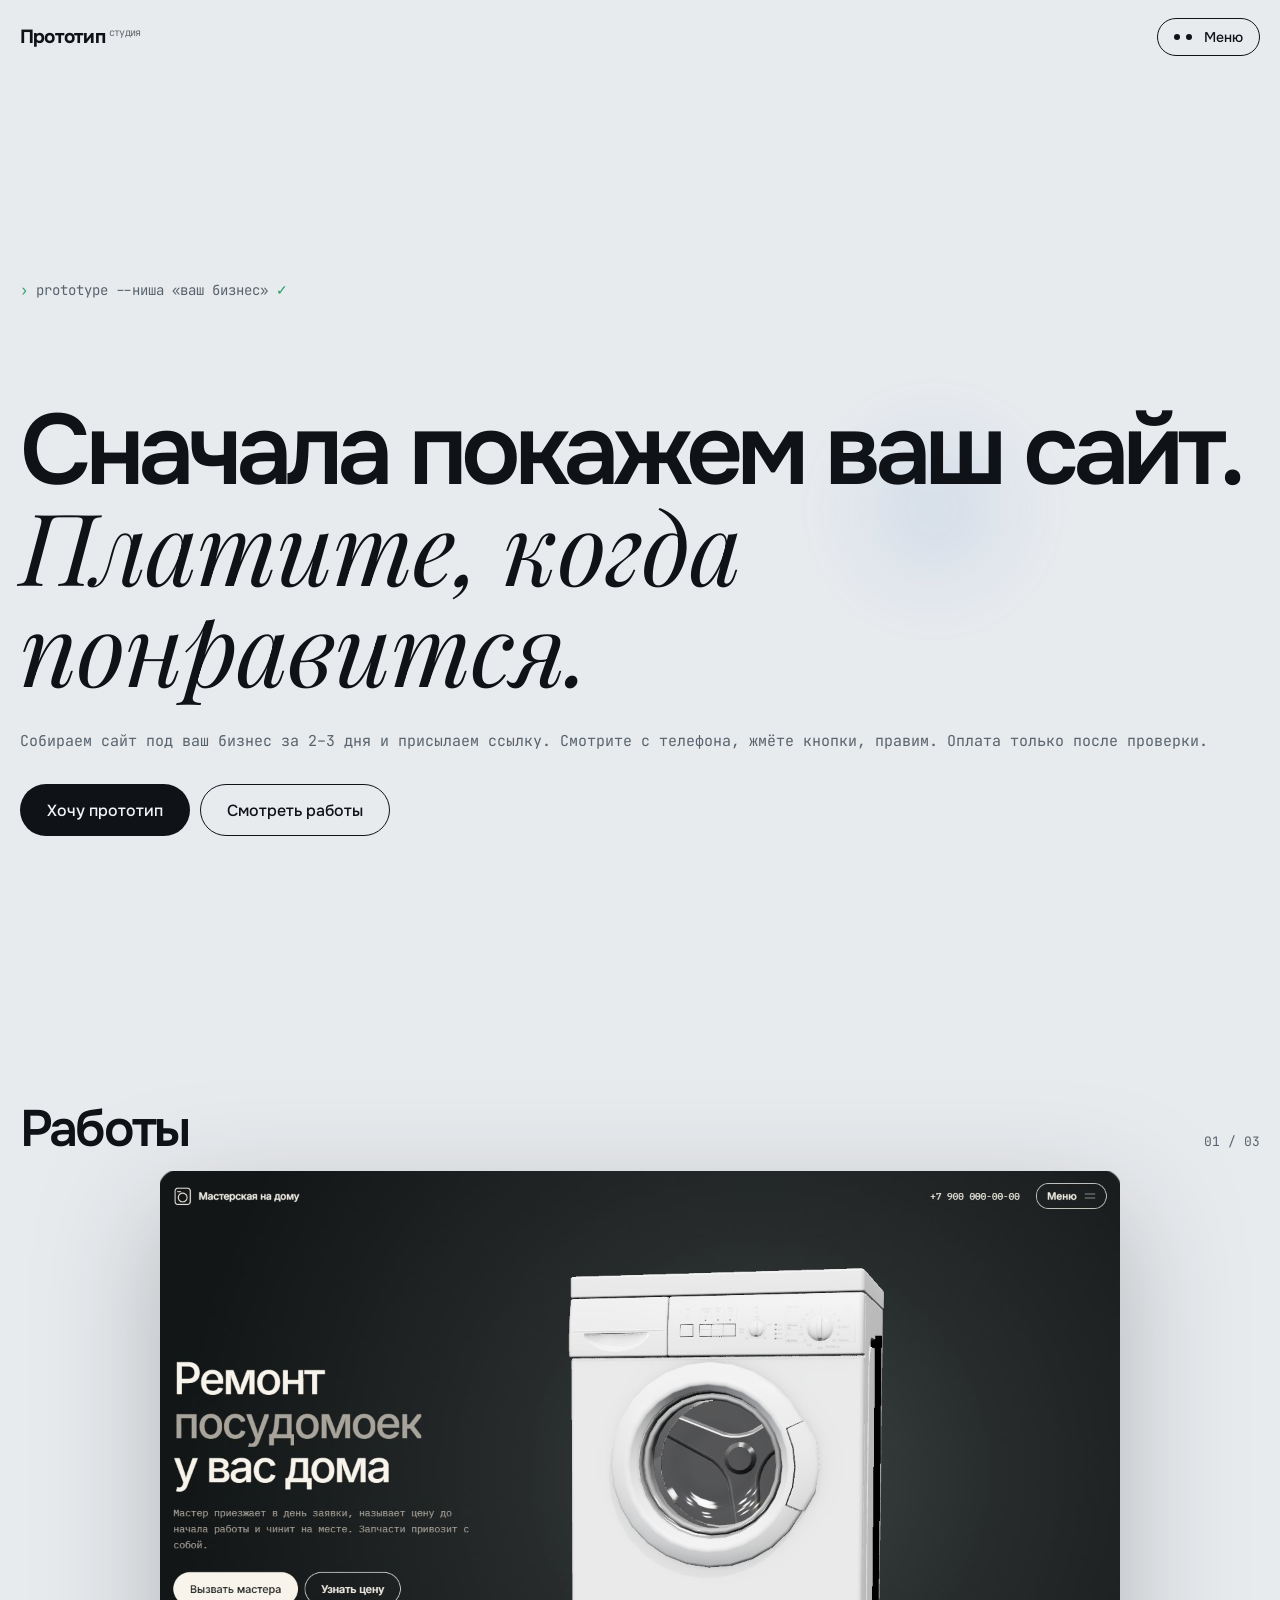
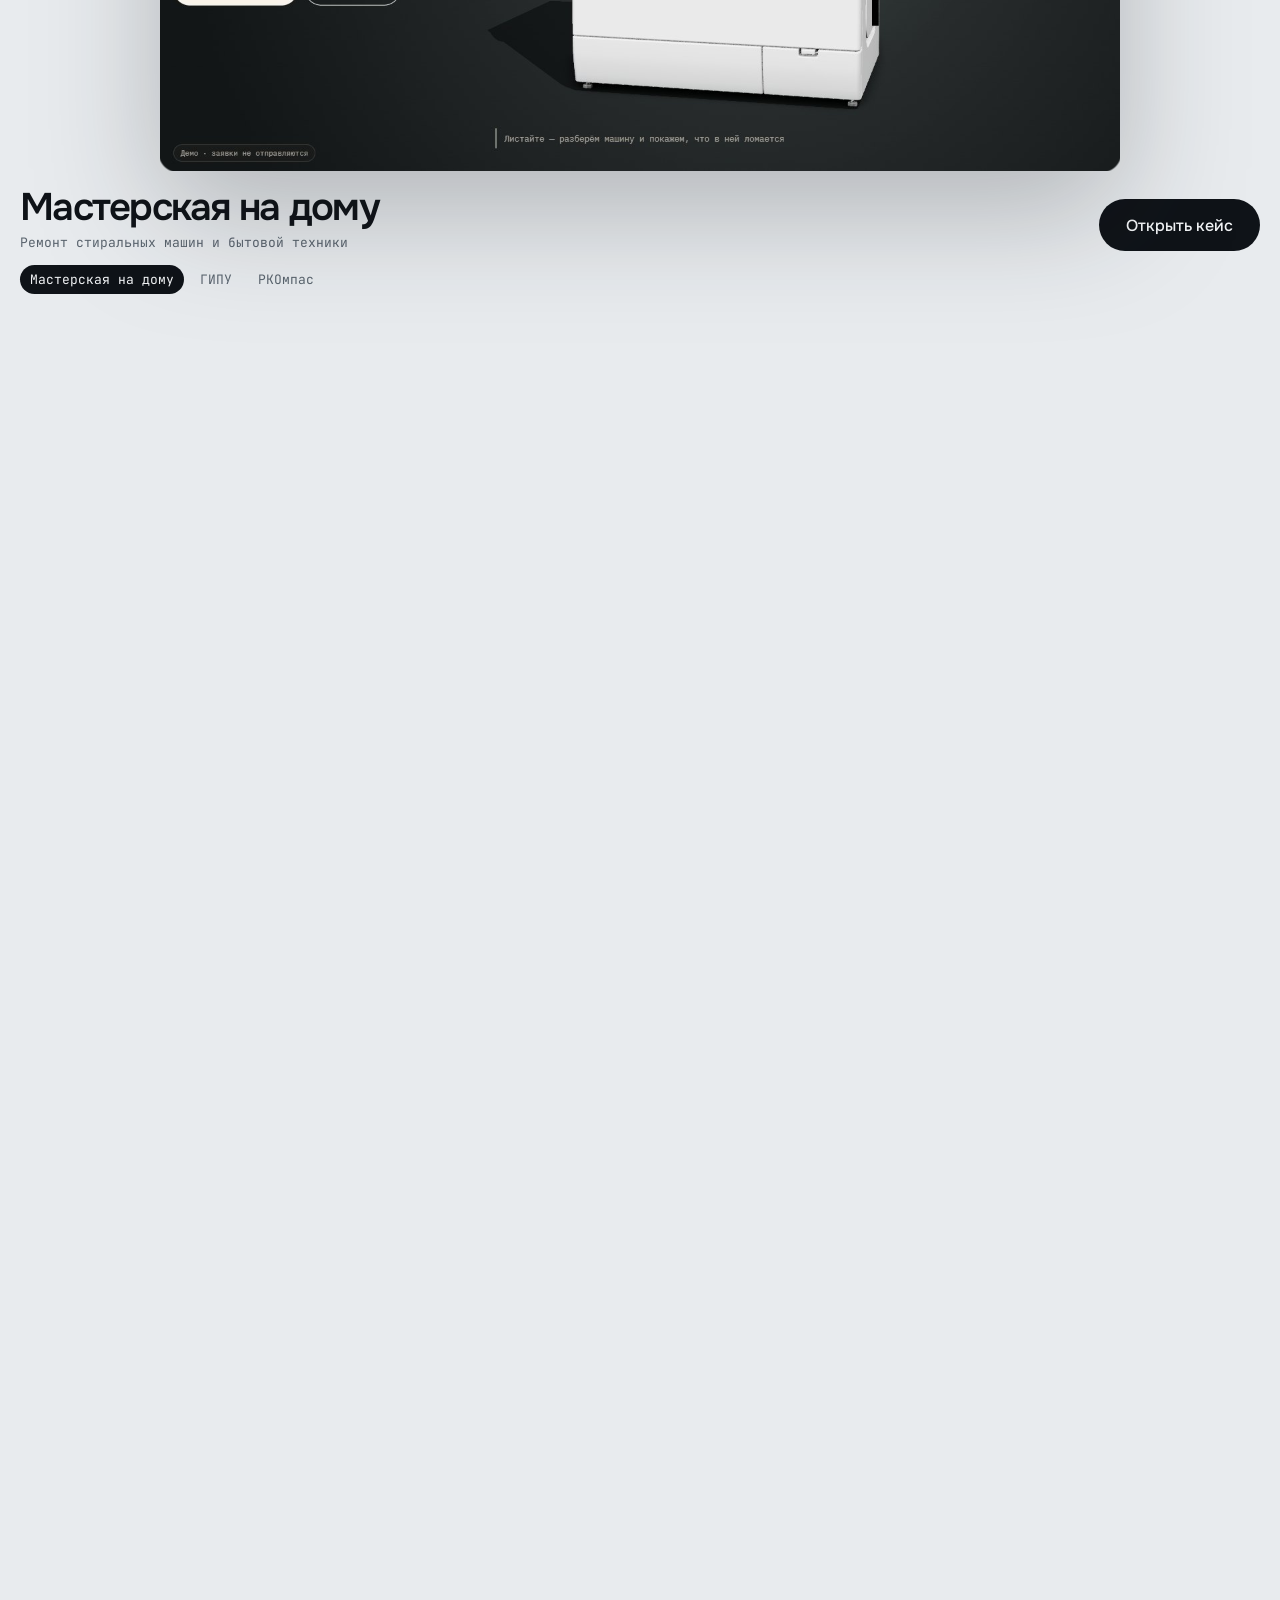
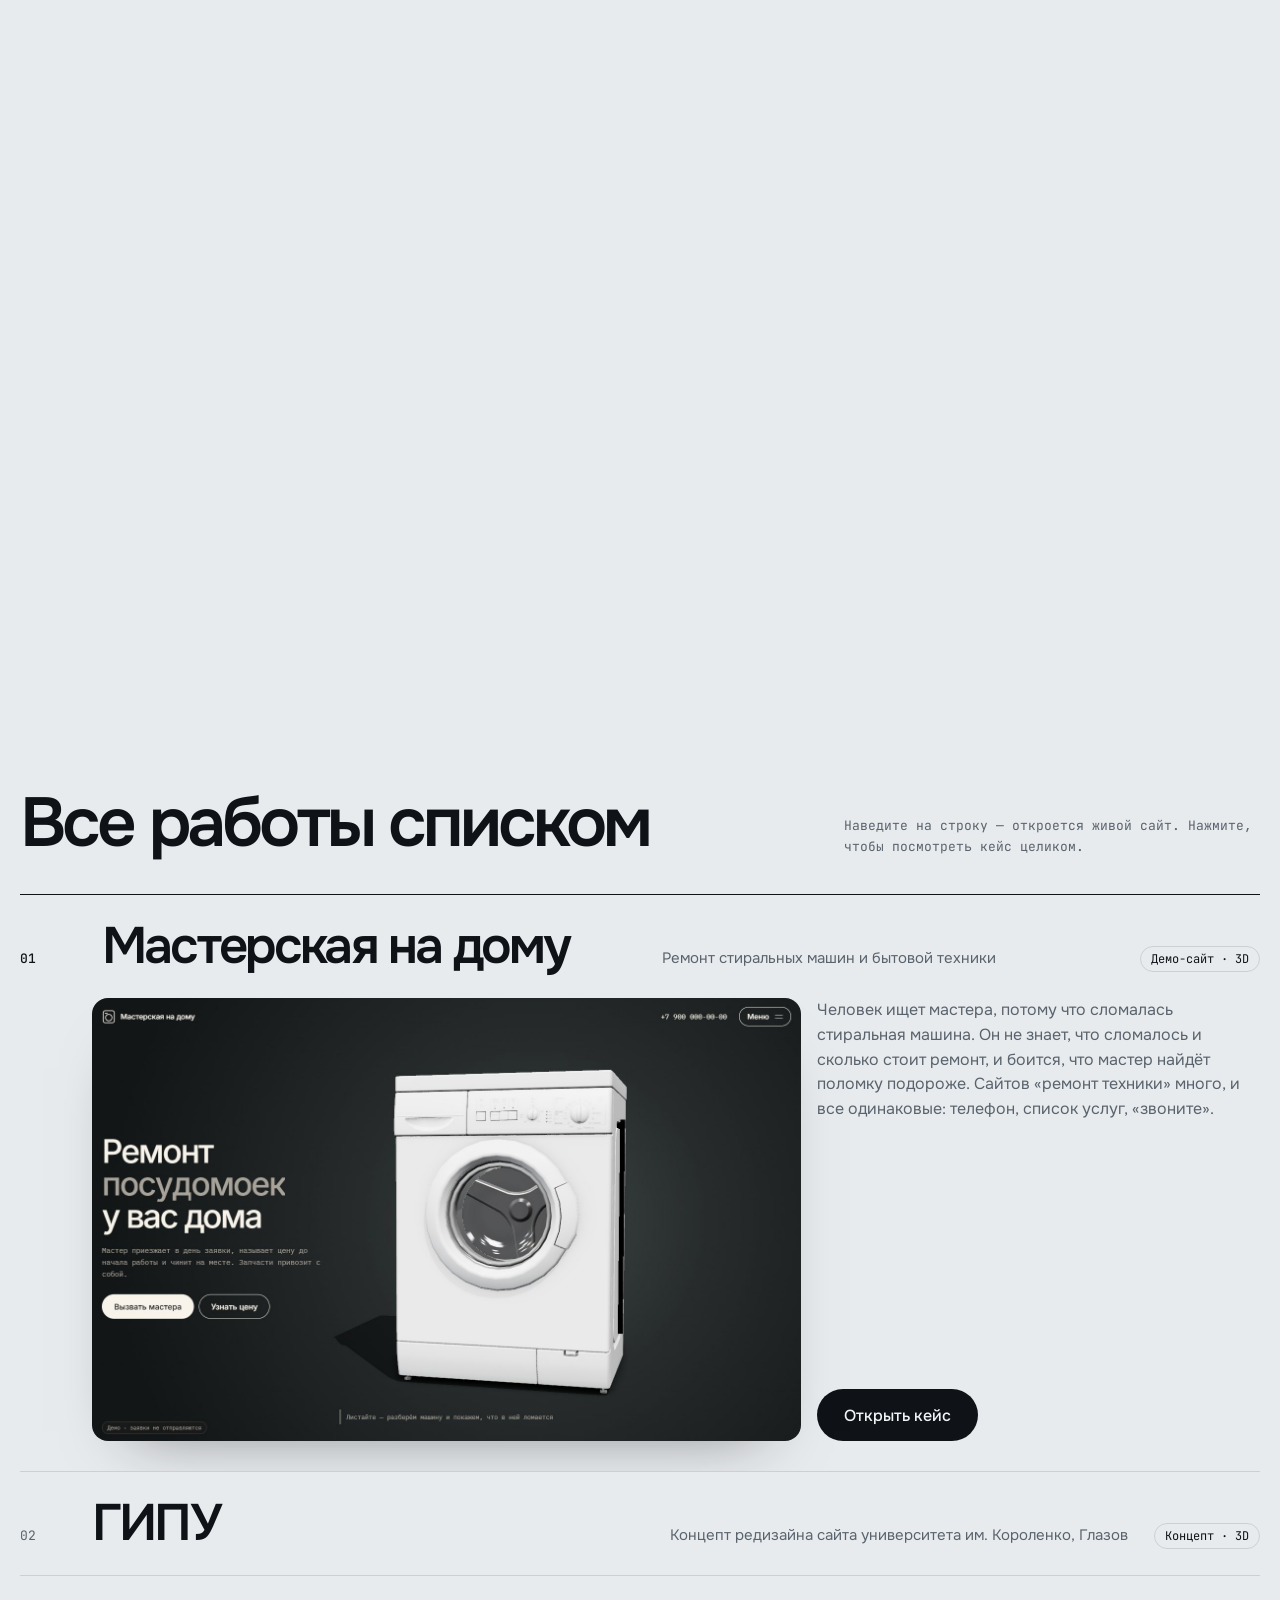
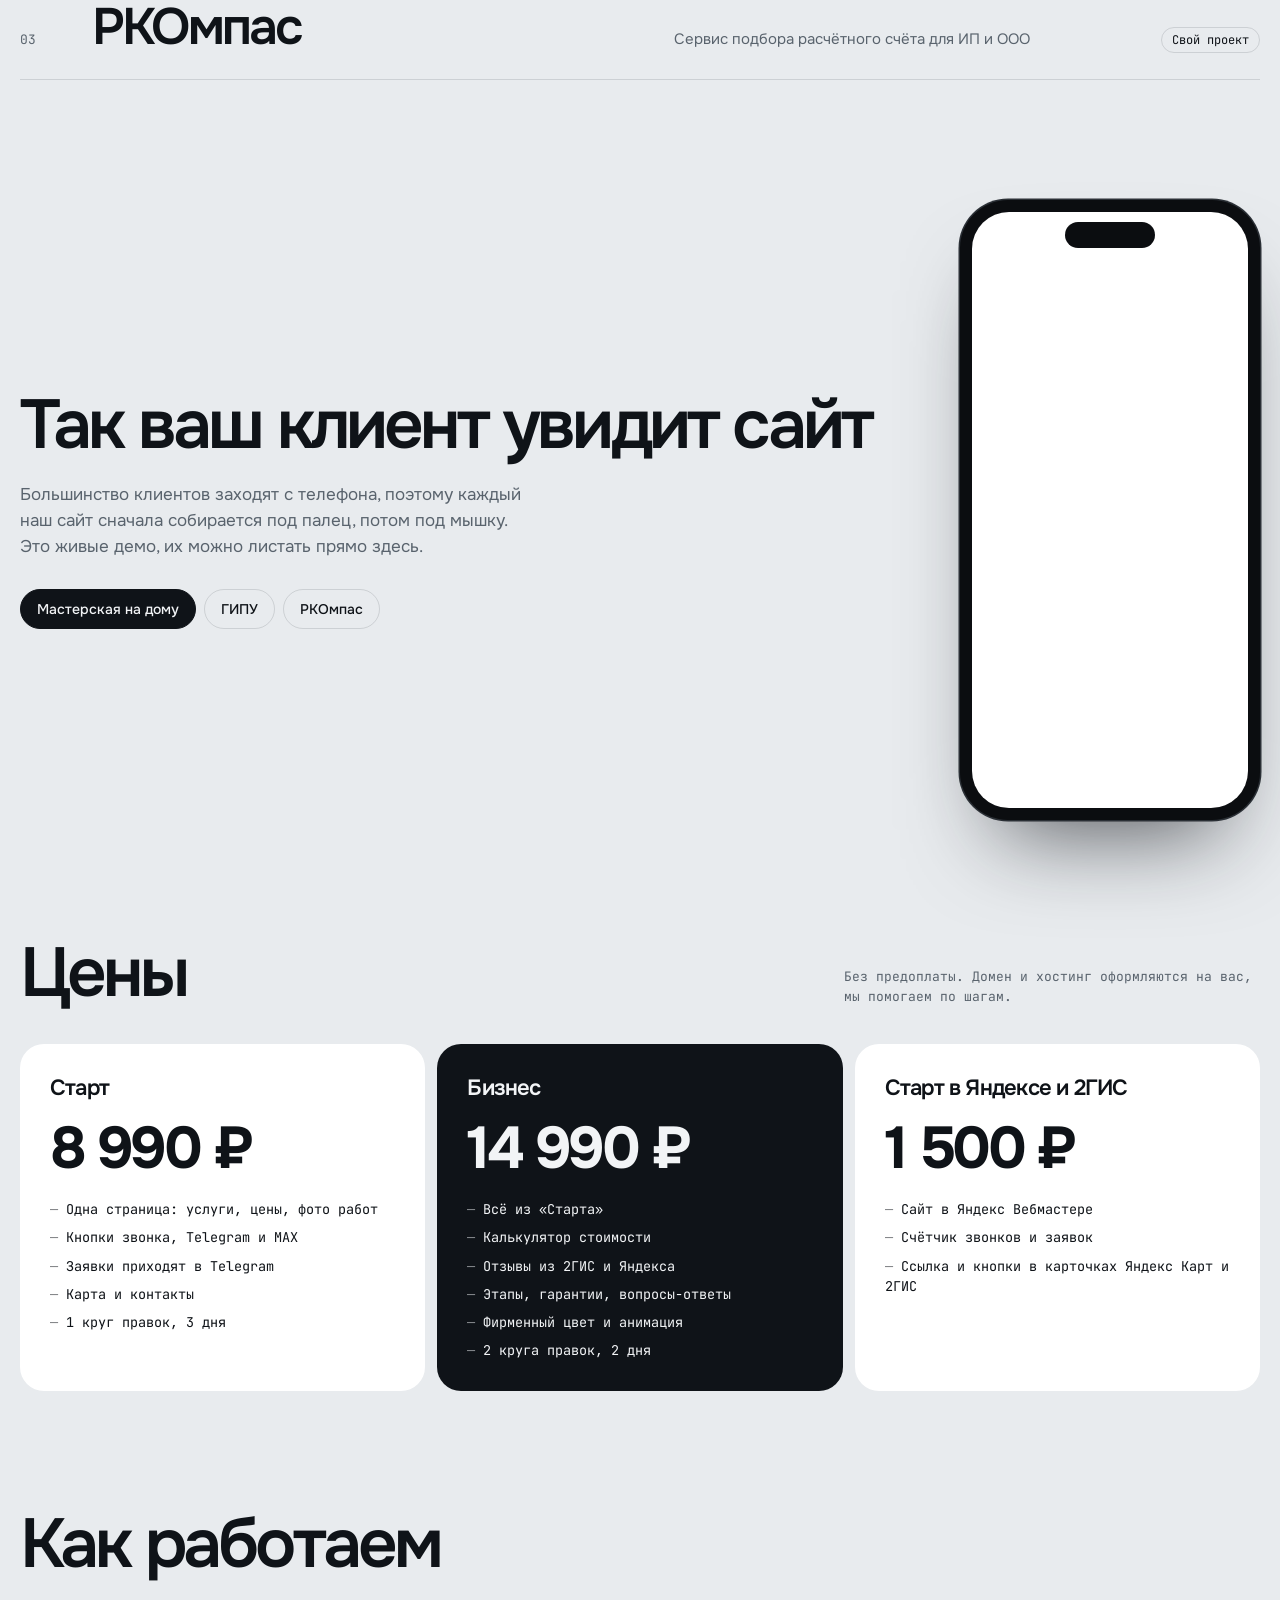
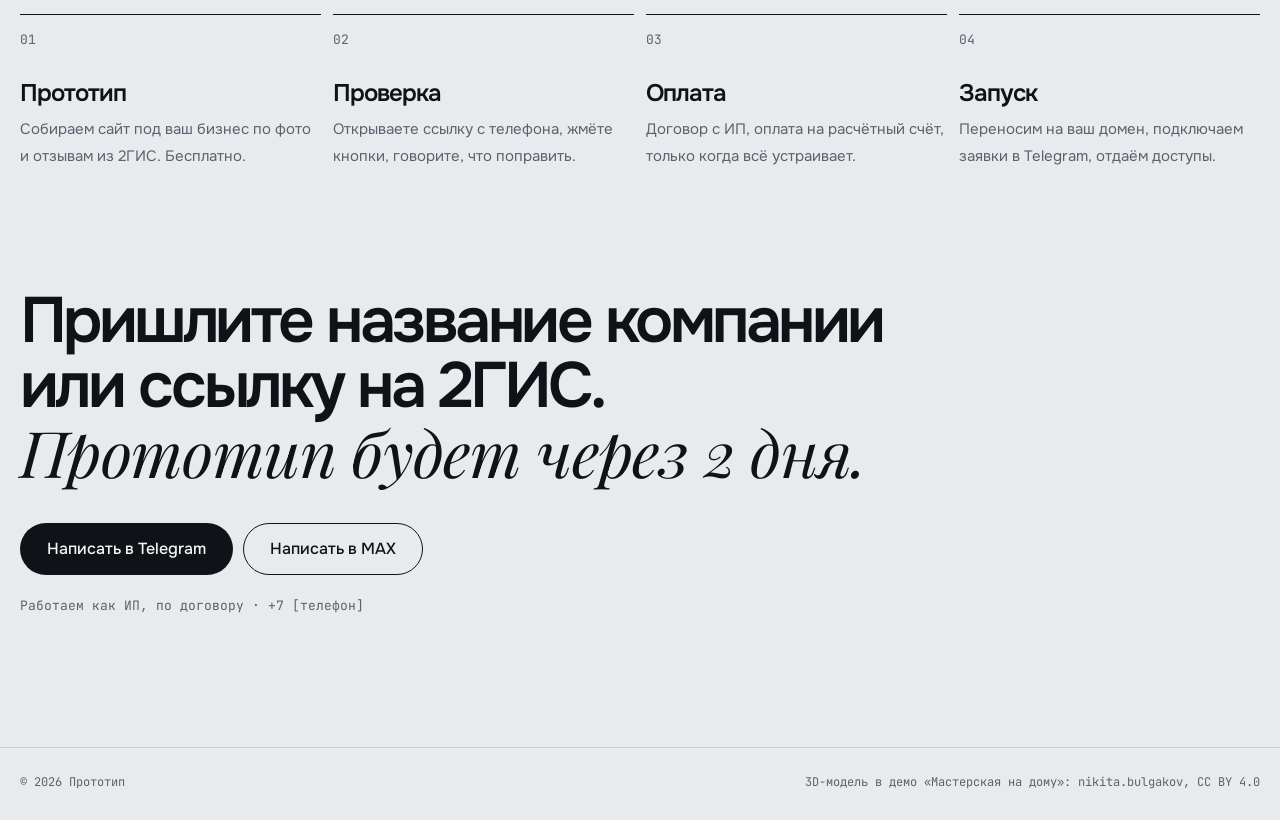
==== index.html @ 9875fbef "Портфолио: синее пятно за курсором на всех страницах, свой курсор Co-Authored-By: Claude Opus 5.5 <n" ====
<!doctype html>
<html lang="ru" class="no-js">
<head>
  <meta charset="utf-8">
  <meta name="viewport" content="width=device-width, initial-scale=1, viewport-fit=cover">
  <title>Прототип — сайты для малого бизнеса</title>
  <meta name="description" content="Делаем сайты для малого бизнеса: сначала показываем готовый прототип на вашем телефоне, оплата только после проверки.">
  <meta name="theme-color" content="#E8EBEE">
  <link rel="preconnect" href="https://fonts.googleapis.com"><link rel="preconnect" href="https://fonts.gstatic.com" crossorigin>
  <link rel="stylesheet" href="https://fonts.googleapis.com/css2?family=Onest:wght@400;500;600;700&family=Playfair+Display:ital,wght@1,400;1,500&family=JetBrains+Mono:wght@400;500&display=swap">
  <link rel="stylesheet" href="./style.css">
  <script>document.documentElement.classList.replace('no-js','js')</script>
</head>
<body>
  <!-- прелоадер (по aller.studio): большой счётчик 0→100 и название, панель уезжает вверх -->
  <div class="pre" aria-hidden="true"><span class="pre__name">Прототип</span><span class="pre__num">000</span></div>

  <header class="top">
    <a class="logo" href="./">Прототип<sup>студия</sup></a>
    <button class="menu-btn" type="button" aria-expanded="false" aria-controls="menu"><span class="menu-btn__dot"></span><span class="menu-btn__dot"></span><span class="menu-btn__label">Меню</span></button>
  </header>

  <!-- журнальное меню (по brandonyasin.com) -->
  <nav class="menu" id="menu" aria-label="Разделы">
    <ol class="menu__list">
      <li><a href="#raboty" data-hint="3 работы, живые сайты"><span class="menu__n">01</span><span class="menu__t">Работы</span></a></li>
      <li><a href="#telefon" data-hint="как это выглядит в руке"><span class="menu__n">02</span><span class="menu__t">С телефона</span></a></li>
      <li><a href="#ceny" data-hint="два тарифа, без предоплаты"><span class="menu__n">03</span><span class="menu__t">Цены</span></a></li>
      <li><a href="#kak" data-hint="от прототипа до домена"><span class="menu__n">04</span><span class="menu__t">Как работаем</span></a></li>
      <li><a href="#svyaz" data-hint="Telegram или MAX"><span class="menu__n">05</span><span class="menu__t">Связаться</span></a></li>
    </ol>
    <p class="menu__foot">Работаем как ИП, по договору. Оплата на расчётный счёт после проверки сайта.</p>
  </nav>

  <main>
    <section class="hero" aria-labelledby="h1">
      <!-- интро-терминал (по adamperlis.com) -->
      <div class="term" aria-hidden="true"><div class="term__body"></div></div>
      <h1 id="h1" class="hero__title">Сначала покажем ваш сайт.<br><em>Платите, когда понравится.</em></h1>
      <p class="hero__lede">Собираем сайт под ваш бизнес за 2–3 дня и присылаем ссылку. Смотрите с телефона, жмёте кнопки, правим. Оплата только после проверки.</p>
      <div class="hero__row"><a class="btn btn--main" href="#svyaz">Хочу прототип</a><a class="btn btn--line" href="#raboty">Смотреть работы</a></div>
    </section>

    <!-- карточка работ с переходом как у adamperlis.com: изгиб, смаз, цветное расслоение; листается прокруткой -->
    <section class="dial" id="raboty" aria-labelledby="dial-t">
      <div class="dial__sticky">
        <div class="dial__top"><h2 id="dial-t">Работы</h2><span class="dial__count">01 / 03</span></div>
        <div class="dial__stage"><canvas aria-hidden="true"></canvas><img class="dial__fallback" alt=""></div>
        <div class="dial__meta"><div><h3 class="dial__name"></h3><p class="dial__niche"></p></div><a class="btn btn--main dial__go" href="#">Открыть кейс</a></div>
        <ol class="dial__names"></ol>
      </div>
    </section>

    <!-- сетка-аккордеон работ (по signal-a.studio) -->
    <section class="works" id="spisok" aria-labelledby="works-t">
      <div class="sec-head"><h2 id="works-t">Все работы списком</h2><p>Наведите на строку — откроется живой сайт. Нажмите, чтобы посмотреть кейс целиком.</p></div>
      <ol class="acc"></ol>
    </section>

    <!-- с телефона (по arshawnarbabi.com) -->
    <section class="phone-sec" id="telefon" aria-labelledby="phone-t">
      <div class="phone-sec__text">
        <h2 id="phone-t">Так ваш клиент увидит сайт</h2>
        <p>Большинство клиентов заходят с телефона, поэтому каждый наш сайт сначала собирается под палец, потом под мышку. Это живые демо, их можно листать прямо здесь.</p>
        <div class="phone-tabs" role="tablist" aria-label="Демо"></div>
      </div>
      <div class="phone"><div class="phone__screen"><iframe title="Демо сайта на телефоне" loading="lazy"></iframe></div><span class="phone__island"></span></div>
    </section>

    <section class="prices" id="ceny" aria-labelledby="prices-t">
      <div class="sec-head"><h2 id="prices-t">Цены</h2><p>Без предоплаты. Домен и хостинг оформляются на вас, мы помогаем по шагам.</p></div>
      <div class="plans">
        <article class="plan"><h3>Старт</h3><p class="plan__price">8 990 ₽</p><ul><li>Одна страница: услуги, цены, фото работ</li><li>Кнопки звонка, Telegram и MAX</li><li>Заявки приходят в Telegram</li><li>Карта и контакты</li><li>1 круг правок, 3 дня</li></ul></article>
        <article class="plan plan--main"><h3>Бизнес</h3><p class="plan__price">14 990 ₽</p><ul><li>Всё из «Старта»</li><li>Калькулятор стоимости</li><li>Отзывы из 2ГИС и Яндекса</li><li>Этапы, гарантии, вопросы-ответы</li><li>Фирменный цвет и анимация</li><li>2 круга правок, 2 дня</li></ul></article>
        <article class="plan"><h3>Старт в Яндексе и 2ГИС</h3><p class="plan__price">1 500 ₽</p><ul><li>Сайт в Яндекс Вебмастере</li><li>Счётчик звонков и заявок</li><li>Ссылка и кнопки в карточках Яндекс Карт и 2ГИС</li></ul></article>
      </div>
    </section>

    <section class="how" id="kak" aria-labelledby="how-t">
      <div class="sec-head"><h2 id="how-t">Как работаем</h2></div>
      <ol class="steps">
        <li><b>Прототип</b><span>Собираем сайт под ваш бизнес по фото и отзывам из 2ГИС. Бесплатно.</span></li>
        <li><b>Проверка</b><span>Открываете ссылку с телефона, жмёте кнопки, говорите, что поправить.</span></li>
        <li><b>Оплата</b><span>Договор с ИП, оплата на расчётный счёт, только когда всё устраивает.</span></li>
        <li><b>Запуск</b><span>Переносим на ваш домен, подключаем заявки в Telegram, отдаём доступы.</span></li>
      </ol>
    </section>

    <section class="contact" id="svyaz" aria-labelledby="c-t">
      <h2 id="c-t">Пришлите название компании или ссылку на 2ГИС.<br><em>Прототип будет через 2 дня.</em></h2>
      <div class="hero__row"><a class="btn btn--main" href="#svyaz" data-tg>Написать в Telegram</a><a class="btn btn--line" href="#svyaz">Написать в MAX</a></div>
      <p class="contact__small">Работаем как ИП, по договору · <span data-phone></span></p>
    </section>
  </main>

  <footer class="foot"><span>© 2026 Прототип</span><span>3D-модель в демо «Мастерская на дому»: nikita.bulgakov, CC BY 4.0</span></footer>

  <script src="https://cdn.jsdelivr.net/npm/gsap@3.13.0/dist/gsap.min.js"></script>
  <script type="module" src="./app.js?v=7"></script>
</body>
</html>
---- style.css ----
/* Портфолио «Прототип»: светлая холодная «бумага» и чернильный графит — нарочно не похоже на тёмное демо техники.
   Onest (кириллица, ровный гротеск) — заголовки и текст; Playfair Display курсивом — акцентные слова;
   JetBrains Mono — номера, терминал, служебные строки. Единственный цветной жест — радуга: шторка переходов и «жидкость». */
:root {
  --bg: #E8EBEE; --bg-2: #DDE2E6; --paper: #FFFFFF; --ink: #0F1318; --on-ink: #F2F4F6;
  --muted: #59636D; --line: rgba(15, 19, 24, .12); --line-ink: rgba(242, 244, 246, .14);
  --rainbow: linear-gradient(115deg, #ff5f6d 0%, #ffb347 18%, #e6e65a 34%, #4fd99a 50%, #4ab8f5 66%, #7c6bff 82%, #ff5fcf 100%);
  --f: "Onest", "Segoe UI", system-ui, sans-serif;
  --serif: "Playfair Display", Georgia, serif;
  --mono: "JetBrains Mono", ui-monospace, Consolas, monospace;
  --gl: max(20px, env(safe-area-inset-left, 0px)); --gr: max(20px, env(safe-area-inset-right, 0px));
  color-scheme: light;
}
*, *::before, *::after { box-sizing: border-box; }
html { -webkit-text-size-adjust: 100%; scroll-behavior: smooth; }
body { margin: 0; background: var(--bg); color: var(--ink); font: 400 17px/1.55 var(--f); overflow-x: hidden; -webkit-font-smoothing: antialiased; }
a { color: inherit; }
:focus-visible { outline: 2px solid #4ab8f5; outline-offset: 3px; }
em { font-family: var(--serif); font-style: italic; font-weight: 400; letter-spacing: -.01em; }
h1, h2, h3 { margin: 0; text-wrap: balance; }
.visually-hidden { position: absolute; width: 1px; height: 1px; overflow: hidden; clip: rect(0 0 0 0); }
main > section { padding: 120px var(--gr) 0 var(--gl); max-width: 1360px; margin: 0 auto; }
.sec-head { display: flex; flex-wrap: wrap; justify-content: space-between; align-items: end; gap: 12px 40px; margin-bottom: 36px; }
.sec-head h2, .phone-sec h2 { font: 600 clamp(38px, 5.4vw, 80px)/.98 var(--f); letter-spacing: -.055em; }
.sec-head p { margin: 0; max-width: 32em; color: var(--muted); font: 400 13px/1.6 var(--mono); }
.btn { display: inline-flex; align-items: center; min-height: 52px; padding: 0 26px; border-radius: 999px; font: 500 16px var(--f); text-decoration: none; border: 1px solid transparent; cursor: pointer; transition: background .3s, color .3s, transform .2s, border-color .3s; }
.btn--main { background: var(--ink); color: var(--on-ink); }
.btn--line { border-color: var(--ink); }
@media (hover: hover) { .btn--main:hover { background: #22324D; color: var(--on-ink); } .btn--line:hover { background: var(--ink); color: var(--on-ink); } }
.btn:active { transform: scale(.98); }

/* прелоадер */
.pre { position: fixed; inset: 0; z-index: 100; background: var(--ink); color: var(--on-ink); display: none; }
html.js .pre.is-on { display: block; }
.pre__name { position: absolute; left: var(--gl); top: 28px; font: 500 14px var(--mono); opacity: .6; }
.pre__num { position: absolute; right: var(--gr); bottom: 6px; font: 700 clamp(110px, 24vw, 340px)/.8 var(--f); letter-spacing: -.07em; font-variant-numeric: tabular-nums;
  color: var(--on-ink); }

/* радужная шторка */
.wipe { position: fixed; inset: 0; z-index: 90; background: var(--ink); transform: translateY(101%); pointer-events: none; }
.wipe.is-cover { transform: none; }

/* шапка */
.top { position: fixed; top: env(safe-area-inset-top, 0px); left: 0; right: 0; z-index: 60; display: flex; justify-content: space-between; align-items: center;
  padding: 18px var(--gr) 18px var(--gl); color: var(--ink); }
.logo { text-decoration: none; font: 700 19px var(--f); letter-spacing: -.04em; }
.logo sup { font: 400 10px var(--mono); margin-left: 4px; opacity: .6; }
.menu-btn { display: inline-flex; align-items: center; gap: 6px; border: 1px solid currentColor; background: transparent; color: inherit; border-radius: 999px;
  padding: 9px 16px; font: 500 14px var(--f); cursor: pointer; text-decoration: none; }
.menu-btn__dot { width: 6px; height: 6px; border-radius: 50%; background: currentColor; transition: transform .35s; }
.menu-btn__label { margin-left: 6px; }
.menu-btn[aria-expanded="true"] .menu-btn__dot:first-child { transform: translateX(6px); }
.menu-btn[aria-expanded="true"] .menu-btn__dot:nth-child(2) { transform: translateX(-6px); }

/* журнальное меню: тёмное поверх светлого сайта */
.menu { position: fixed; inset: 0; z-index: 55; background: var(--ink); color: var(--on-ink); padding: calc(100px + env(safe-area-inset-top, 0px)) var(--gr) 32px var(--gl);
  display: flex; flex-direction: column; justify-content: space-between; clip-path: circle(0% at calc(100% - 60px) 40px); visibility: hidden;
  transition: clip-path .75s cubic-bezier(.7,0,.2,1), visibility 0s .75s; }
.menu.is-open { clip-path: circle(150% at calc(100% - 60px) 40px); visibility: visible; transition: clip-path .75s cubic-bezier(.7,0,.2,1); }
.menu__list { list-style: none; margin: 0; padding: 0; }
.menu__list li { border-top: 1px solid var(--line-ink); }
.menu__list a { display: grid; grid-template-columns: 56px 1fr auto; align-items: baseline; gap: 12px; padding: 10px 0; text-decoration: none; }
.menu__list a::after { content: attr(data-hint); font: 400 13px var(--mono); opacity: 0; color: #9aa4ad; transform: translateX(-10px); transition: opacity .35s, transform .35s; white-space: nowrap; }
.menu__n { font: 400 13px var(--mono); color: #9aa4ad; }
.menu__t { font: 600 clamp(40px, 8vw, 112px)/1.02 var(--f); letter-spacing: -.06em; transition: transform .45s cubic-bezier(.3,.7,.2,1); display: inline-block; }
@media (hover: hover) { .menu__list a:hover .menu__t { transform: translateX(18px); font-family: var(--serif); font-style: italic; font-weight: 400; letter-spacing: -.02em; }
  .menu__list a:hover::after { opacity: 1; transform: none; } }
.menu__foot { font: 400 13px var(--mono); color: #9aa4ad; margin: 20px 0 0; }

/* первый экран */
.hero { position: relative; min-height: 100svh; display: flex; flex-direction: column; justify-content: flex-end; padding-bottom: 64px; padding-top: 120px; max-width: none !important; overflow: hidden; }
.fluid { position: fixed; inset: 0; width: 100vw; height: 100vh; z-index: -1; filter: blur(34px) saturate(1.25); opacity: .9; pointer-events: none; }
.hero > *:not(.fluid) { position: relative; max-width: 1360px; width: 100%; margin-left: auto; margin-right: auto; }
.term { font: 400 14px/1.75 var(--mono); color: var(--muted); margin-bottom: 28px; min-height: 7em; }
.term__line::before { content: "› "; color: #1f9d63; }
.term__line.is-ok::after { content: " ✓"; color: #1f9d63; }
.term__caret { display: inline-block; width: .6em; height: 1.1em; background: var(--ink); vertical-align: -3px; animation: caret 1s steps(1) infinite; }
@keyframes caret { 50% { opacity: 0; } }
.hero__title { font: 600 clamp(46px, 7.8vw, 132px)/.94 var(--f); letter-spacing: -.06em; }
.hero__lede { max-width: 34em; color: var(--muted); font: 400 15px/1.65 var(--mono); margin: 28px 0 30px; }
.hero__row { display: flex; flex-wrap: wrap; gap: 10px; }

/* сетка-аккордеон работ */
.acc { list-style: none; margin: 0; padding: 0; border-top: 1px solid var(--ink); }
.acc__item { border-bottom: 1px solid var(--line); }
.acc__head { display: grid; grid-template-columns: 56px 1.2fr 1fr auto; gap: 16px; align-items: baseline; padding: 26px 0; cursor: pointer; text-decoration: none; }
.acc__n { font: 400 13px var(--mono); color: var(--muted); }
.acc__t { font: 600 clamp(30px, 4vw, 58px)/1 var(--f); letter-spacing: -.055em; transition: transform .4s cubic-bezier(.3,.7,.2,1); }
.acc__niche { color: var(--muted); font-size: 15px; }
.acc__kind { font: 400 12px var(--mono); border: 1px solid var(--line); border-radius: 999px; padding: 4px 10px; white-space: nowrap; }
.acc__body { display: grid; grid-template-rows: 0fr; transition: grid-template-rows .6s cubic-bezier(.3,.7,.2,1); }
.acc__body > div { overflow: hidden; }
.acc__inner { display: grid; grid-template-columns: 56px 1.6fr 1fr; gap: 16px; padding-bottom: 30px; }
.acc__shot { grid-column: 2; position: relative; aspect-ratio: 16 / 10; border-radius: 16px; overflow: hidden; background: var(--bg-2); box-shadow: 0 30px 60px -40px rgba(15,19,24,.5); }
.acc__shot img { position: absolute; inset: 0; width: 100%; height: 100%; object-fit: cover; }
.acc__side { display: flex; flex-direction: column; justify-content: space-between; gap: 18px; }
.acc__side p { margin: 0; color: var(--muted); font-size: 16px; }
.acc__go { align-self: flex-start; }
.acc__item.is-open .acc__body { grid-template-rows: 1fr; }
.acc__item.is-open .acc__t { transform: translateX(10px); }
.acc__item.is-open .acc__n { color: var(--ink); font-weight: 500; }

/* телефон */
.phone-sec { display: grid; grid-template-columns: 1fr auto; gap: 60px; align-items: center; }
.phone-sec p { color: var(--muted); max-width: 30em; margin: 22px 0 28px; }
.phone-tabs { display: flex; flex-wrap: wrap; gap: 8px; }
.phone-tabs button, .seg button { border: 1px solid var(--line); background: transparent; color: var(--ink); border-radius: 999px; padding: 10px 16px; font: 500 14px var(--f); cursor: pointer; transition: all .3s; }
.phone-tabs button[aria-selected="true"], .seg button[aria-selected="true"] { background: var(--ink); color: var(--on-ink); border-color: var(--ink); }
.phone { position: relative; width: 300px; height: 620px; border-radius: 48px; background: #0B0D10; padding: 12px; box-shadow: 0 0 0 1.5px #2a2f35, 0 50px 90px -40px rgba(15,19,24,.7); flex: none; }
.phone__screen { position: relative; width: 100%; height: 100%; border-radius: 37px; overflow: hidden; background: #fff; }
.phone__screen iframe { position: absolute; top: 0; left: 0; width: 390px; border: 0; transform-origin: 0 0; }
.phone__island { position: absolute; top: 22px; left: 50%; width: 90px; height: 26px; margin-left: -45px; border-radius: 20px; background: #0B0D10; }

/* цены и шаги */
.plans { display: grid; grid-template-columns: repeat(3, minmax(0, 1fr)); gap: 12px; }
.plan { background: var(--paper); border-radius: 24px; padding: 30px; }
.plan--main { background: var(--ink); color: var(--on-ink); }
.plan h3 { font: 600 22px var(--f); letter-spacing: -.035em; }
.plan__price { font: 700 clamp(42px, 4.6vw, 64px)/1 var(--f); letter-spacing: -.06em; margin: 18px 0 20px; }
.plan ul { margin: 0; padding: 0; list-style: none; display: grid; gap: 8px; font: 400 13.5px/1.5 var(--mono); }
.plan ul li::before { content: "— "; opacity: .5; }
.steps { list-style: none; margin: 0; padding: 0; display: grid; grid-template-columns: repeat(4, minmax(0, 1fr)); gap: 12px; counter-reset: s; }
.steps li { border-top: 1px solid var(--ink); padding-top: 16px; counter-increment: s; }
.steps li::before { content: "0" counter(s); font: 400 13px var(--mono); color: var(--muted); display: block; margin-bottom: 30px; }
.steps b { display: block; font: 600 24px var(--f); letter-spacing: -.04em; margin-bottom: 8px; }
.steps span { color: var(--muted); font-size: 15px; }
.contact { padding-bottom: 120px; }
.contact h2 { font: 600 clamp(34px, 5vw, 78px)/1.02 var(--f); letter-spacing: -.055em; margin-bottom: 32px; }
.contact__small { font: 400 13px var(--mono); color: var(--muted); margin-top: 22px; }
.foot { display: flex; flex-wrap: wrap; justify-content: space-between; gap: 8px; padding: 26px var(--gr) 30px var(--gl); border-top: 1px solid var(--line); font: 400 12px var(--mono); color: var(--muted); }

/* ===== страница кейса ===== */
.case > section { max-width: 1440px; }
.case__head { padding-top: 150px !important; }
.case__kind { font: 400 13px var(--mono); color: var(--muted); margin: 0 0 18px; }
.case__title { font: 700 clamp(64px, 14vw, 240px)/.84 var(--f); letter-spacing: -.07em; }
.case__niche { font: 400 clamp(24px, 2.8vw, 42px)/1.15 var(--serif); font-style: italic; color: var(--muted); margin: 22px 0 0; max-width: 26em; }
.case__facts { display: grid; grid-template-columns: repeat(4, minmax(0, 1fr)); gap: 12px; margin: 54px 0 0; border-top: 1px solid var(--ink); padding-top: 16px; }
.case__facts dt { font: 400 12px var(--mono); color: var(--muted); }
.case__facts dd { margin: 6px 0 0; font-size: 16px; }

.live { padding-top: 70px !important; }
.live__bar { display: flex; flex-wrap: wrap; align-items: center; gap: 14px 20px; margin-bottom: 18px; }
.seg { display: flex; gap: 6px; }
.live__hint { margin: 0; font: 400 12.5px var(--mono); color: var(--muted); flex: 1; min-width: 200px; }
.live__stage { position: relative; }
.browser { border-radius: 18px; overflow: hidden; background: #fff; box-shadow: 0 0 0 1px var(--line), 0 60px 120px -60px rgba(15,19,24,.55); }
.browser__bar { height: 42px; display: flex; gap: 7px; align-items: center; padding: 0 16px; background: #F4F6F8; border-bottom: 1px solid var(--line); }
.browser__bar i { width: 11px; height: 11px; border-radius: 50%; background: #CBD2D9; }
.browser__url { margin-left: 14px; font: 400 12px var(--mono); color: var(--muted); background: #fff; border: 1px solid var(--line); border-radius: 8px; padding: 4px 12px; flex: 1; max-width: 520px; overflow: hidden; text-overflow: ellipsis; white-space: nowrap; }
.browser__view { position: relative; height: min(78vh, 820px); overflow: hidden; }
.browser__view iframe { position: absolute; top: 0; left: 0; width: 1440px; border: 0; transform-origin: 0 0; }
.phone--big { display: none; width: 390px; height: 800px; margin: 0 auto; border-radius: 58px; padding: 14px; }
.phone--big .phone__screen { border-radius: 45px; }
.phone--big .phone__island { top: 26px; width: 110px; height: 30px; margin-left: -55px; }
.live__stage[data-mode="phone"] .browser { display: none; }
.live__stage[data-mode="phone"] .phone--big { display: block; }

.story { display: grid; grid-template-columns: 1fr 1fr; gap: 60px; }
.story h2, .feats h2 { font: 400 13px var(--mono); color: var(--muted); margin-bottom: 18px; letter-spacing: 0; }
.story p { margin: 0; font: 500 clamp(22px, 2.2vw, 30px)/1.3 var(--f); letter-spacing: -.025em; }
.feats__list { list-style: none; margin: 0; padding: 0; display: grid; grid-template-columns: repeat(3, minmax(0, 1fr)); gap: 12px; counter-reset: f; }
.feats__list li { background: var(--paper); border-radius: 22px; padding: 26px 24px 28px; counter-increment: f; display: flex; flex-direction: column; gap: 10px; min-height: 230px; transition: transform .4s cubic-bezier(.3,.7,.2,1); }
.feats__list li::before { content: "0" counter(f); font: 400 12px var(--mono); color: var(--muted); margin-bottom: auto; }
.feats__list b { font: 600 22px/1.15 var(--f); letter-spacing: -.035em; }
.feats__list span { color: var(--muted); font-size: 15px; }
@media (hover: hover) { .feats__list li:hover { transform: translateY(-6px); } }
.result { padding-bottom: 40px; }
.result__text { margin: 0; font: 600 clamp(32px, 4.4vw, 68px)/1.04 var(--f); letter-spacing: -.05em; max-width: 20em; }
.case__next { display: block; max-width: 1440px; margin: 100px auto 0; padding: 50px var(--gr) 90px var(--gl); border-top: 1px solid var(--ink); text-decoration: none; }
.case__next span { font: 400 13px var(--mono); color: var(--muted); }
.case__next b { display: block; font: 700 clamp(48px, 9vw, 150px)/1 var(--f); letter-spacing: -.065em; margin-top: 10px; }
@media (hover: hover) { .case__next:hover b { font-family: var(--serif); font-style: italic; font-weight: 400; letter-spacing: -.02em; } }

/* телефон и планшет */
@media (max-width: 900px) {
  main > section { padding-top: 90px; }
  .acc__head { grid-template-columns: 34px 1fr auto; }
  .acc__niche { display: none; }
  .acc__inner { grid-template-columns: 1fr; }
  .acc__shot { grid-column: 1; }
  .phone-sec { grid-template-columns: 1fr; justify-items: center; gap: 30px; }
  .phone { width: 280px; height: 580px; }
  .plans, .steps, .story, .feats__list { grid-template-columns: 1fr; }
  .menu__list a { grid-template-columns: 36px 1fr; }
  .menu__list a::after { display: none; }
  .case__facts { grid-template-columns: 1fr 1fr; }
  .browser__view { height: 62vh; }
  .phone--big { width: min(92vw, 360px); height: min(160vw, 740px); }
}
@media (prefers-reduced-motion: reduce) { *, *::before, *::after { transition-duration: .01ms !important; animation: none !important; } html { scroll-behavior: auto; } }

/* затухание при переходе между страницами */
body { animation: page-in .5s ease both; }
@keyframes page-in { from { opacity: 0; } }
body.is-leaving { opacity: 0; transition: opacity .3s ease; }

/* карточка работ */
.dial { position: relative; height: 330vh; max-width: none !important; padding-left: 0 !important; padding-right: 0 !important; }
.dial__sticky { position: sticky; top: 0; height: 100svh; display: grid; grid-template-rows: auto 1fr auto auto; gap: 14px;
  padding: 84px var(--gr) 26px var(--gl); max-width: 1360px; margin: 0 auto; }
.dial__top { display: flex; justify-content: space-between; align-items: baseline; }
.dial__top h2 { font: 600 clamp(32px, 4vw, 56px)/1 var(--f); letter-spacing: -.055em; }
.dial__count { font: 400 13px var(--mono); color: var(--muted); font-variant-numeric: tabular-nums; }
.dial__stage { position: relative; min-height: 0; display: grid; place-items: center; }
.dial__stage canvas { width: min(100%, calc((100svh - 300px) * 1.6)); aspect-ratio: 16 / 10; max-height: 100%; cursor: grab; filter: drop-shadow(0 40px 60px rgba(15,19,24,.25)); }
.dial__fallback { display: none; width: 100%; border-radius: 18px; }
.dial.is-static canvas { display: none; } .dial.is-static .dial__fallback { display: block; }
.dial__meta { display: flex; flex-wrap: wrap; justify-content: space-between; align-items: end; gap: 12px 24px; }
.dial__name { font: 600 clamp(26px, 3vw, 42px)/1.05 var(--f); letter-spacing: -.045em; }
.dial__niche { margin: 6px 0 0; color: var(--muted); font: 400 13px var(--mono); }
.dial__names { list-style: none; margin: 0; padding: 0; display: flex; flex-wrap: wrap; gap: 6px; }
.dial__names button { border: 0; background: none; padding: 6px 10px; border-radius: 999px; font: 400 13px var(--mono); color: var(--muted); cursor: pointer; }
.dial__names button.is-on { background: var(--ink); color: var(--on-ink); }
@media (max-width: 900px) { .dial { height: 290vh; } .dial__stage canvas { width: 100%; } }
@media (prefers-reduced-motion: reduce) { .dial { height: auto; } .dial__sticky { position: static; height: auto; } }

/* свой курсор: точка ходит за мышью сразу, кольцо догоняет; цвет инвертируется по фону */
html.has-cur, html.has-cur * { cursor: none !important; }
.cur { position: fixed; inset: 0; z-index: 200; pointer-events: none; mix-blend-mode: difference; opacity: 0; transition: opacity .25s; }
.cur.is-on { opacity: 1; }
.cur__dot, .cur__ring { position: absolute; left: 0; top: 0; will-change: transform; }
.cur__dot::before { content: ""; position: absolute; width: 6px; height: 6px; margin: -3px 0 0 -3px; border-radius: 50%; background: #fff; transition: transform .25s; }
.cur__ring::before { content: ""; position: absolute; width: 34px; height: 34px; margin: -17px 0 0 -17px; border-radius: 50%; border: 1px solid #fff;
  transition: width .35s cubic-bezier(.2,.8,.2,1), height .35s cubic-bezier(.2,.8,.2,1), margin .35s cubic-bezier(.2,.8,.2,1), background .3s, border-color .3s; }
.cur__label { position: absolute; left: 0; top: 0; transform: translate(-50%, -50%) scale(.6); opacity: 0; color: #000; white-space: nowrap;
  font: 500 12px var(--mono); letter-spacing: .04em; text-transform: uppercase; transition: opacity .25s, transform .35s cubic-bezier(.2,.8,.2,1); }
.cur.is-link .cur__ring::before { width: 64px; height: 64px; margin: -32px 0 0 -32px; background: rgba(255,255,255,.12); }
.cur.is-link .cur__dot::before { transform: scale(0); }
.cur.is-label .cur__ring::before { width: 92px; height: 92px; margin: -46px 0 0 -46px; background: #fff; }
.cur.is-label .cur__label { opacity: 1; transform: translate(-50%, -50%) scale(1); }
.cur.is-label .cur__dot::before { transform: scale(0); }
.cur.is-down .cur__ring::before { width: 26px; height: 26px; margin: -13px 0 0 -13px; }
.cur.is-down.is-label .cur__ring::before { width: 80px; height: 80px; margin: -40px 0 0 -40px; }
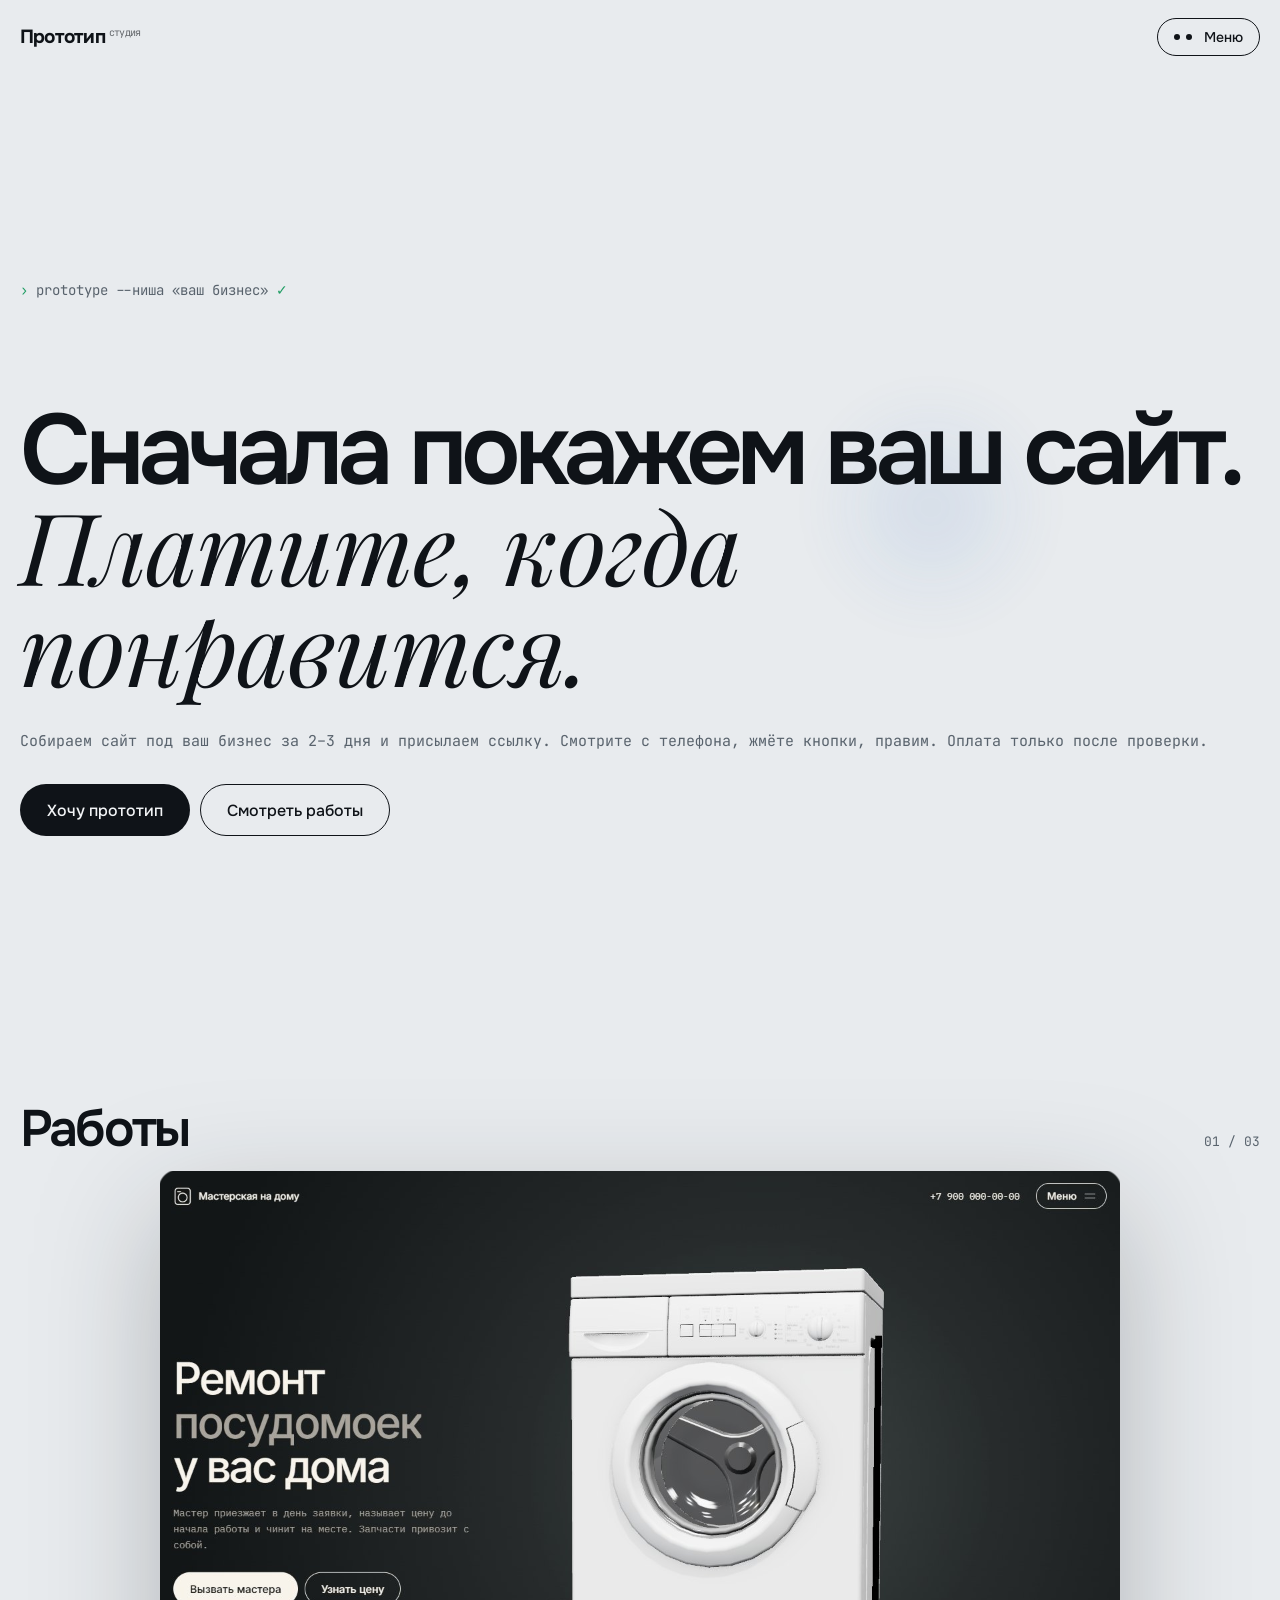
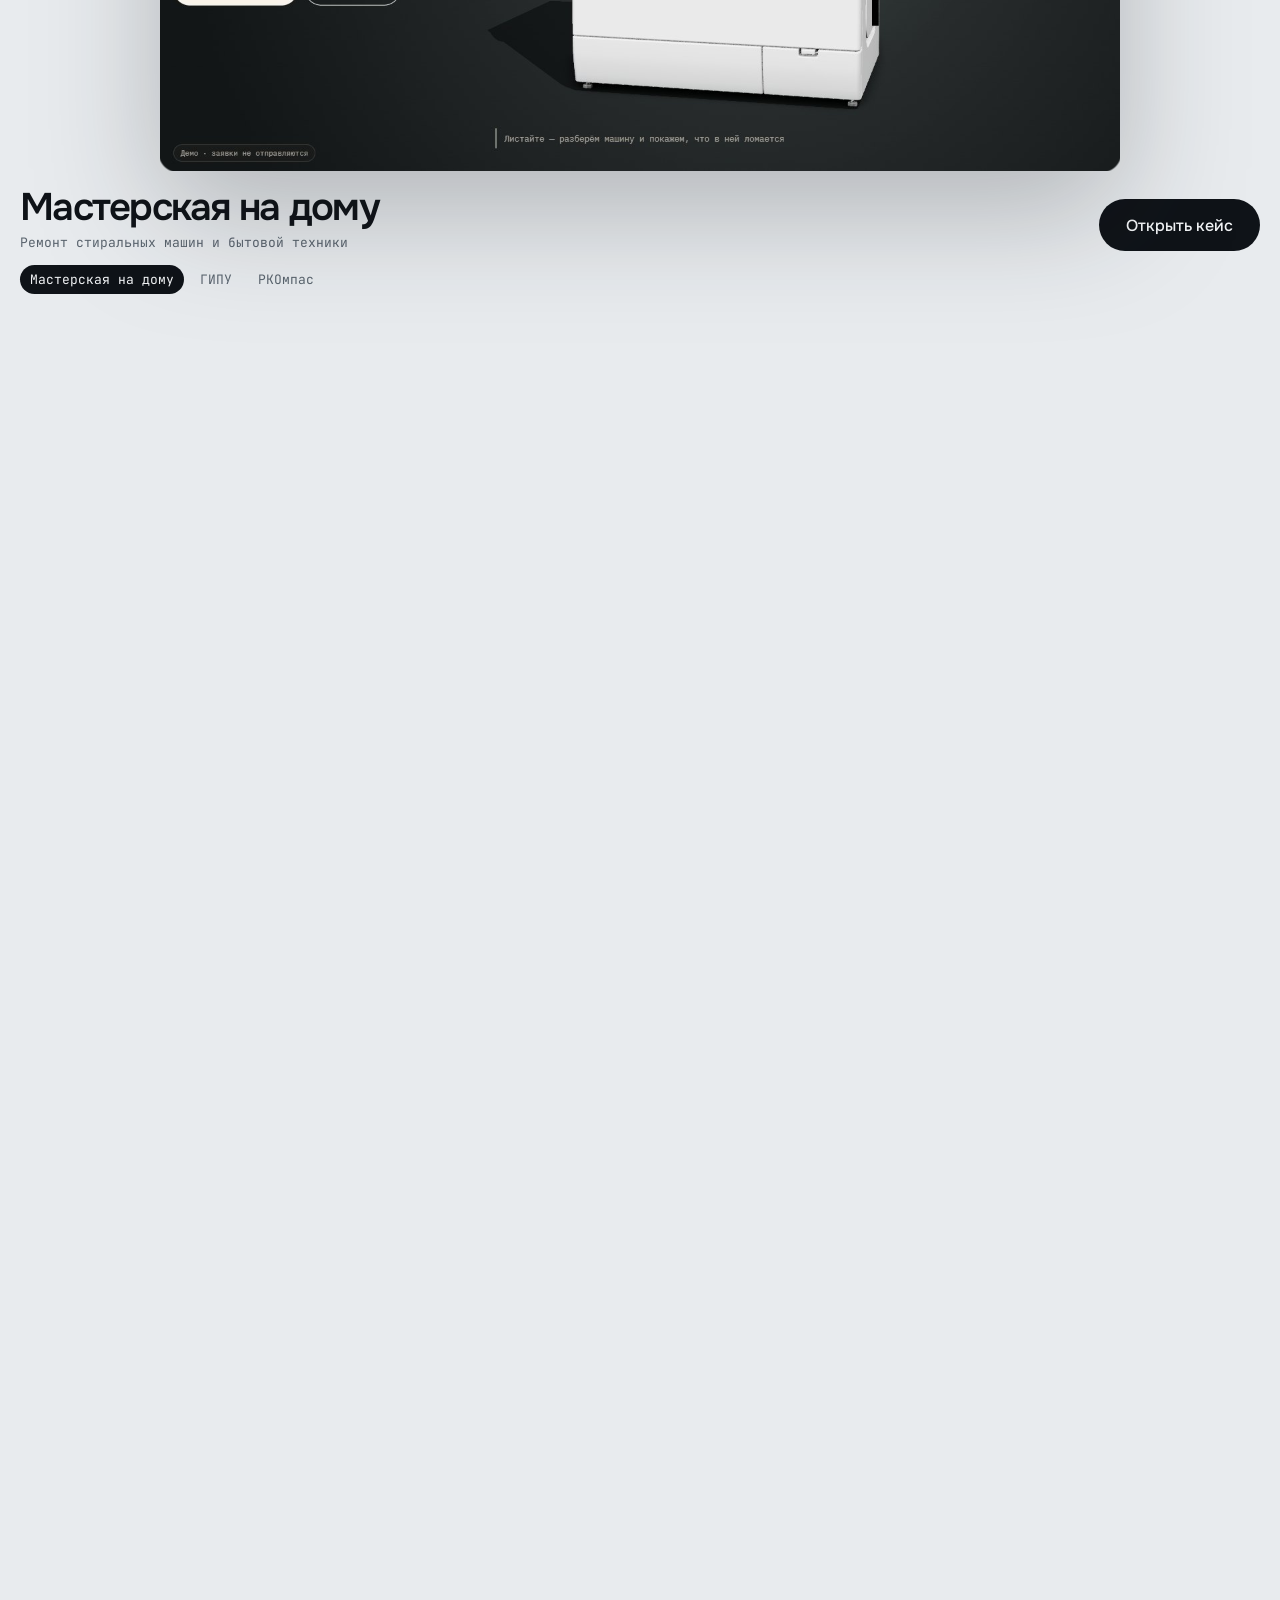
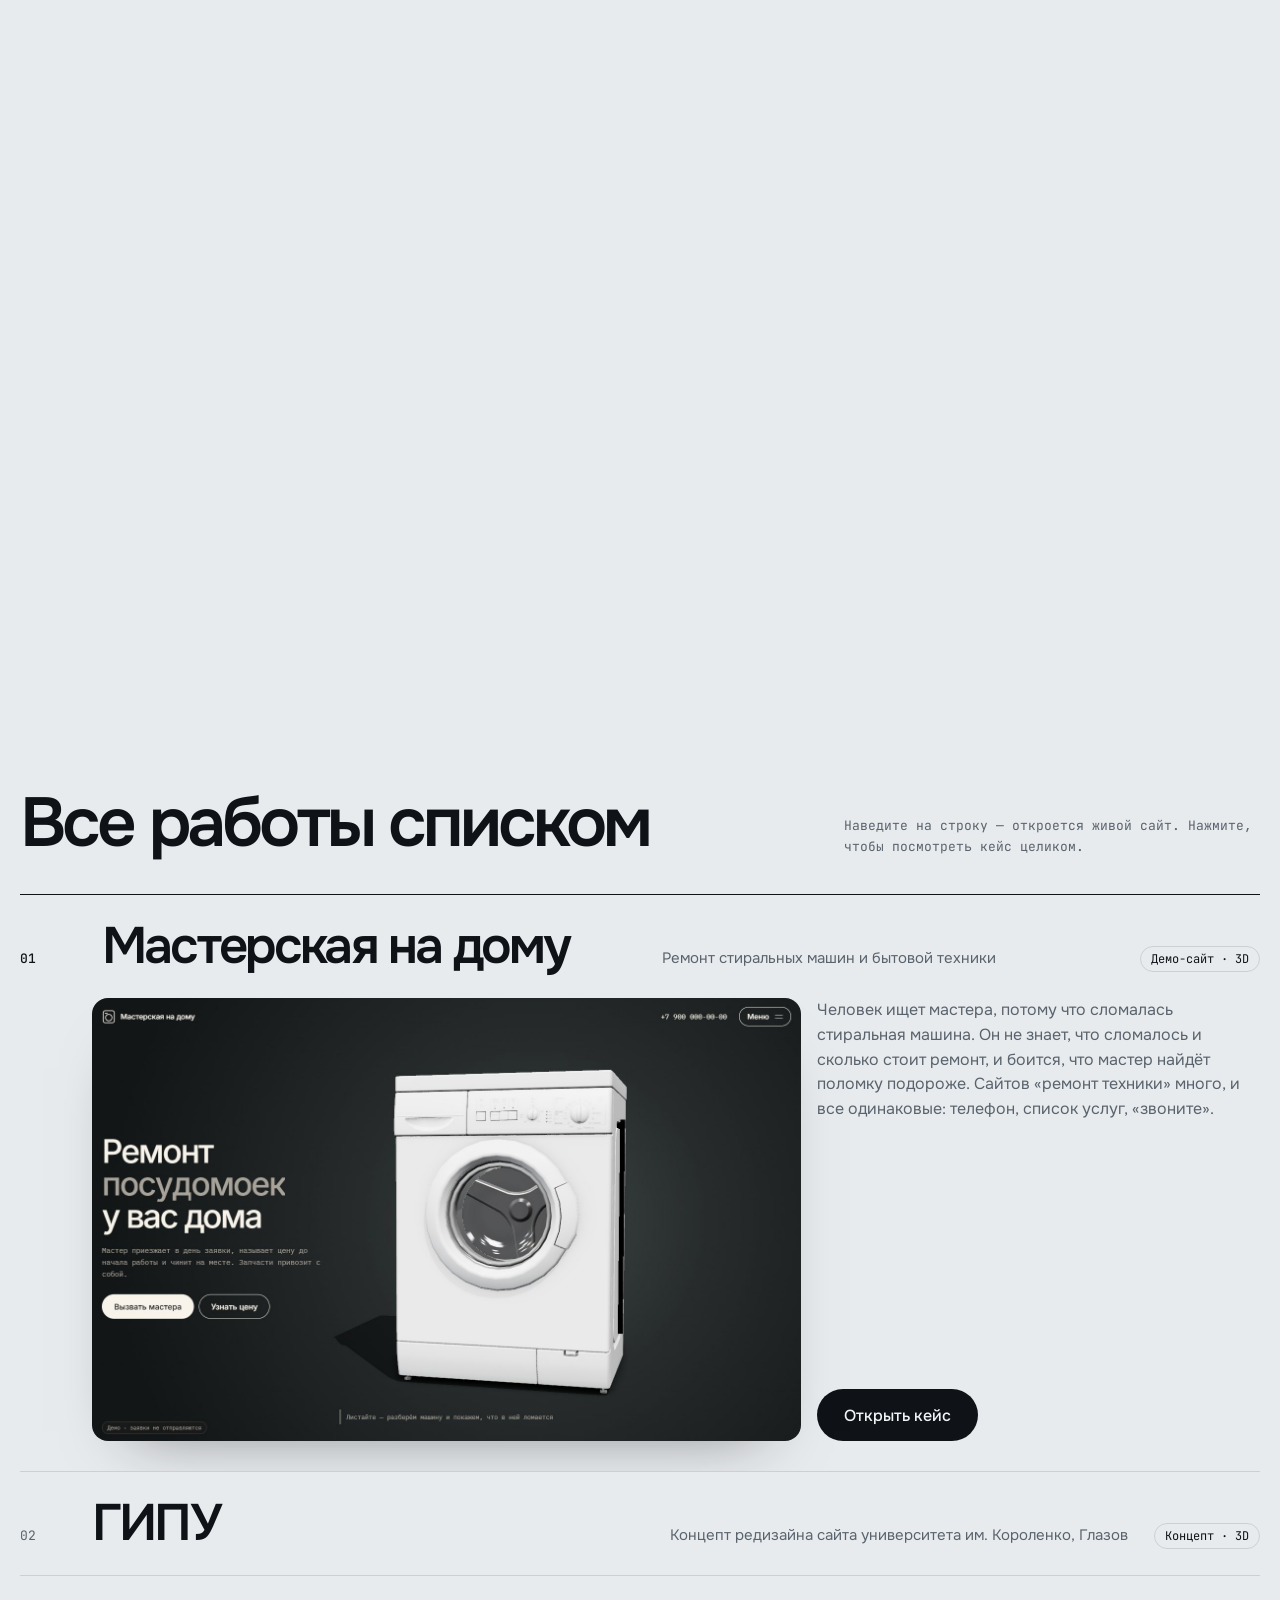
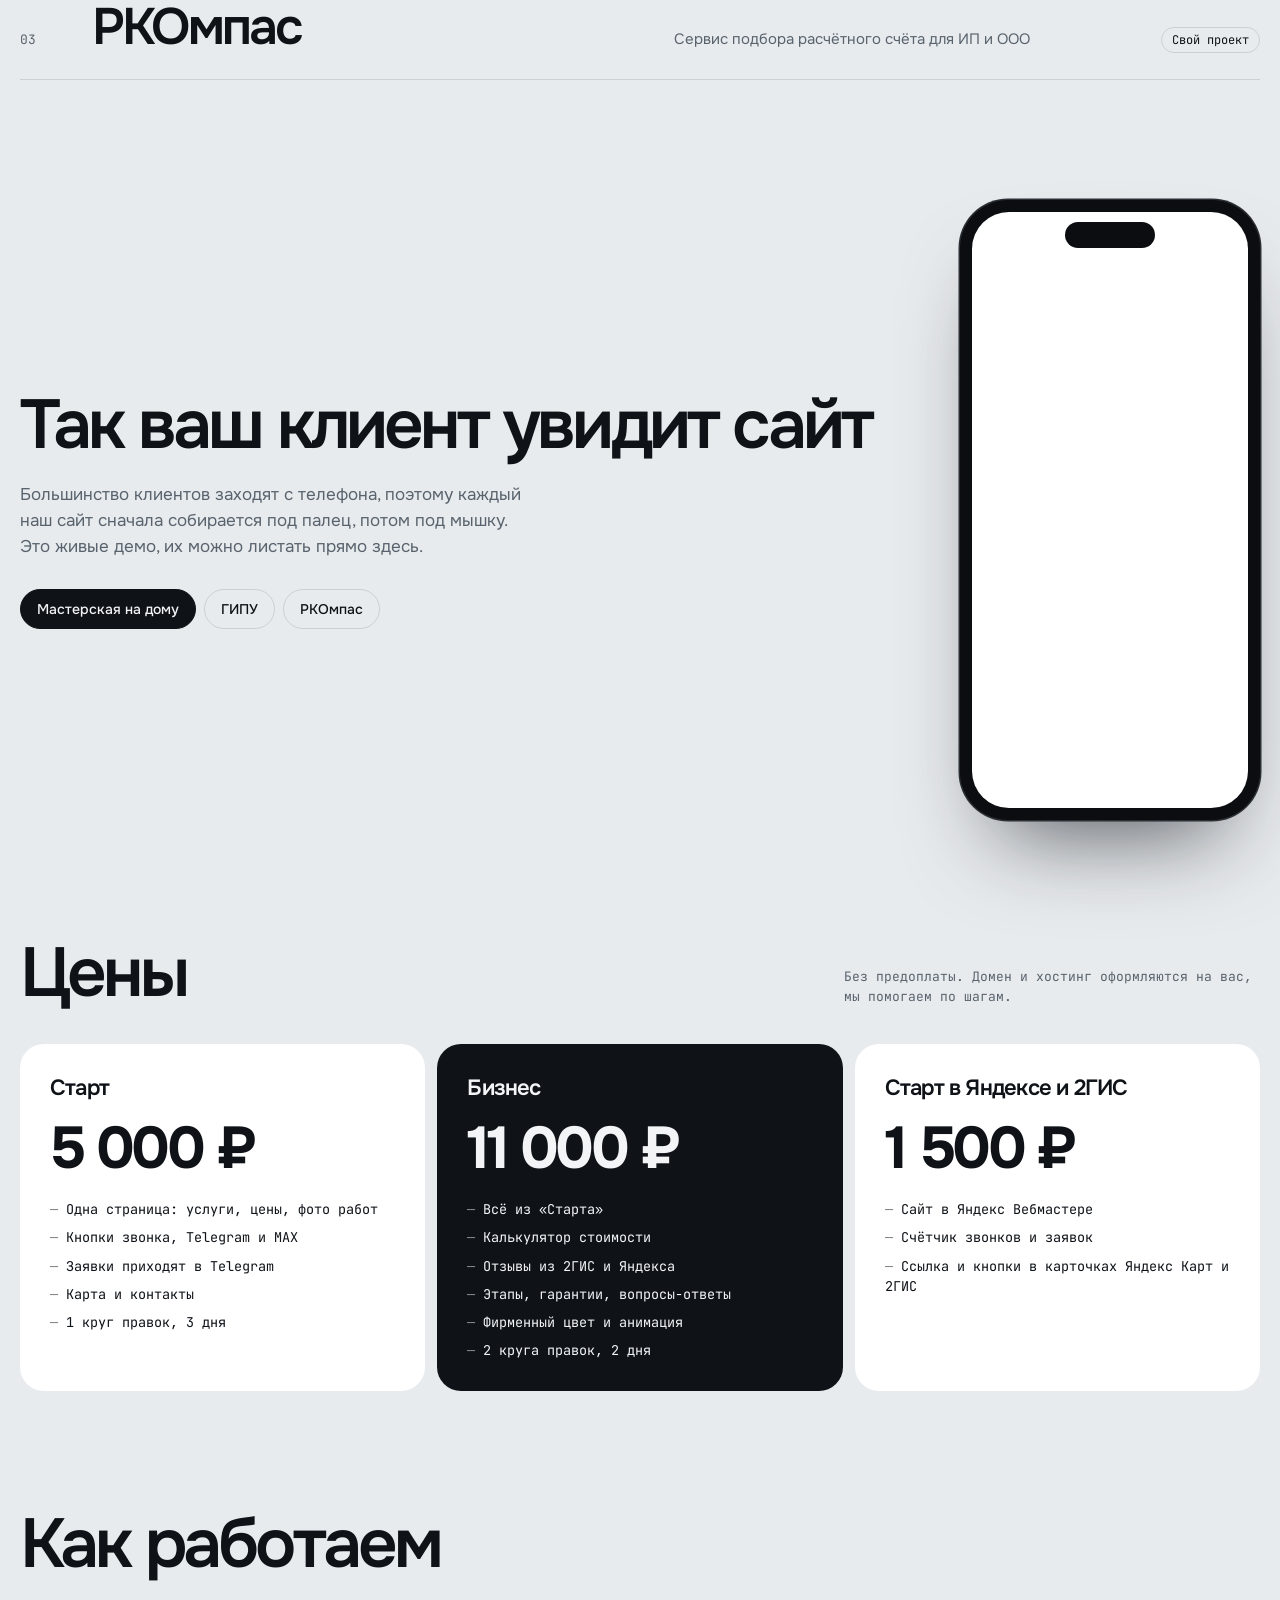
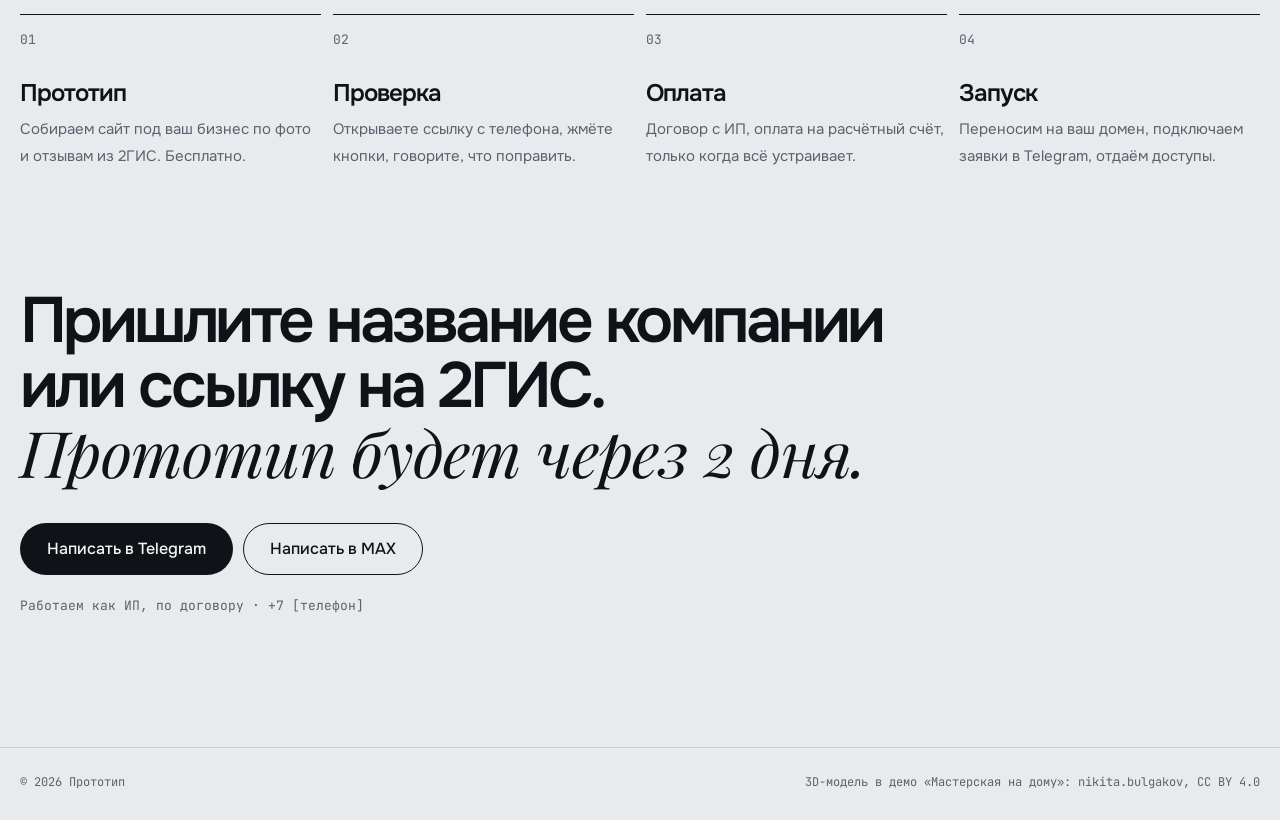
==== commit 0713591f: "Портфолио: цены 5 000 и 11 000 ₽ Co-Authored-By: Claude Opus 5.5 <noreply@anthropic.com>" ====
--- a/index.html
+++ b/index.html
@@ -70,8 +70,8 @@
     <section class="prices" id="ceny" aria-labelledby="prices-t">
       <div class="sec-head"><h2 id="prices-t">Цены</h2><p>Без предоплаты. Домен и хостинг оформляются на вас, мы помогаем по шагам.</p></div>
       <div class="plans">
-        <article class="plan"><h3>Старт</h3><p class="plan__price">8 990 ₽</p><ul><li>Одна страница: услуги, цены, фото работ</li><li>Кнопки звонка, Telegram и MAX</li><li>Заявки приходят в Telegram</li><li>Карта и контакты</li><li>1 круг правок, 3 дня</li></ul></article>
-        <article class="plan plan--main"><h3>Бизнес</h3><p class="plan__price">14 990 ₽</p><ul><li>Всё из «Старта»</li><li>Калькулятор стоимости</li><li>Отзывы из 2ГИС и Яндекса</li><li>Этапы, гарантии, вопросы-ответы</li><li>Фирменный цвет и анимация</li><li>2 круга правок, 2 дня</li></ul></article>
+        <article class="plan"><h3>Старт</h3><p class="plan__price">5 000 ₽</p><ul><li>Одна страница: услуги, цены, фото работ</li><li>Кнопки звонка, Telegram и MAX</li><li>Заявки приходят в Telegram</li><li>Карта и контакты</li><li>1 круг правок, 3 дня</li></ul></article>
+        <article class="plan plan--main"><h3>Бизнес</h3><p class="plan__price">11 000 ₽</p><ul><li>Всё из «Старта»</li><li>Калькулятор стоимости</li><li>Отзывы из 2ГИС и Яндекса</li><li>Этапы, гарантии, вопросы-ответы</li><li>Фирменный цвет и анимация</li><li>2 круга правок, 2 дня</li></ul></article>
         <article class="plan"><h3>Старт в Яндексе и 2ГИС</h3><p class="plan__price">1 500 ₽</p><ul><li>Сайт в Яндекс Вебмастере</li><li>Счётчик звонков и заявок</li><li>Ссылка и кнопки в карточках Яндекс Карт и 2ГИС</li></ul></article>
       </div>
     </section>
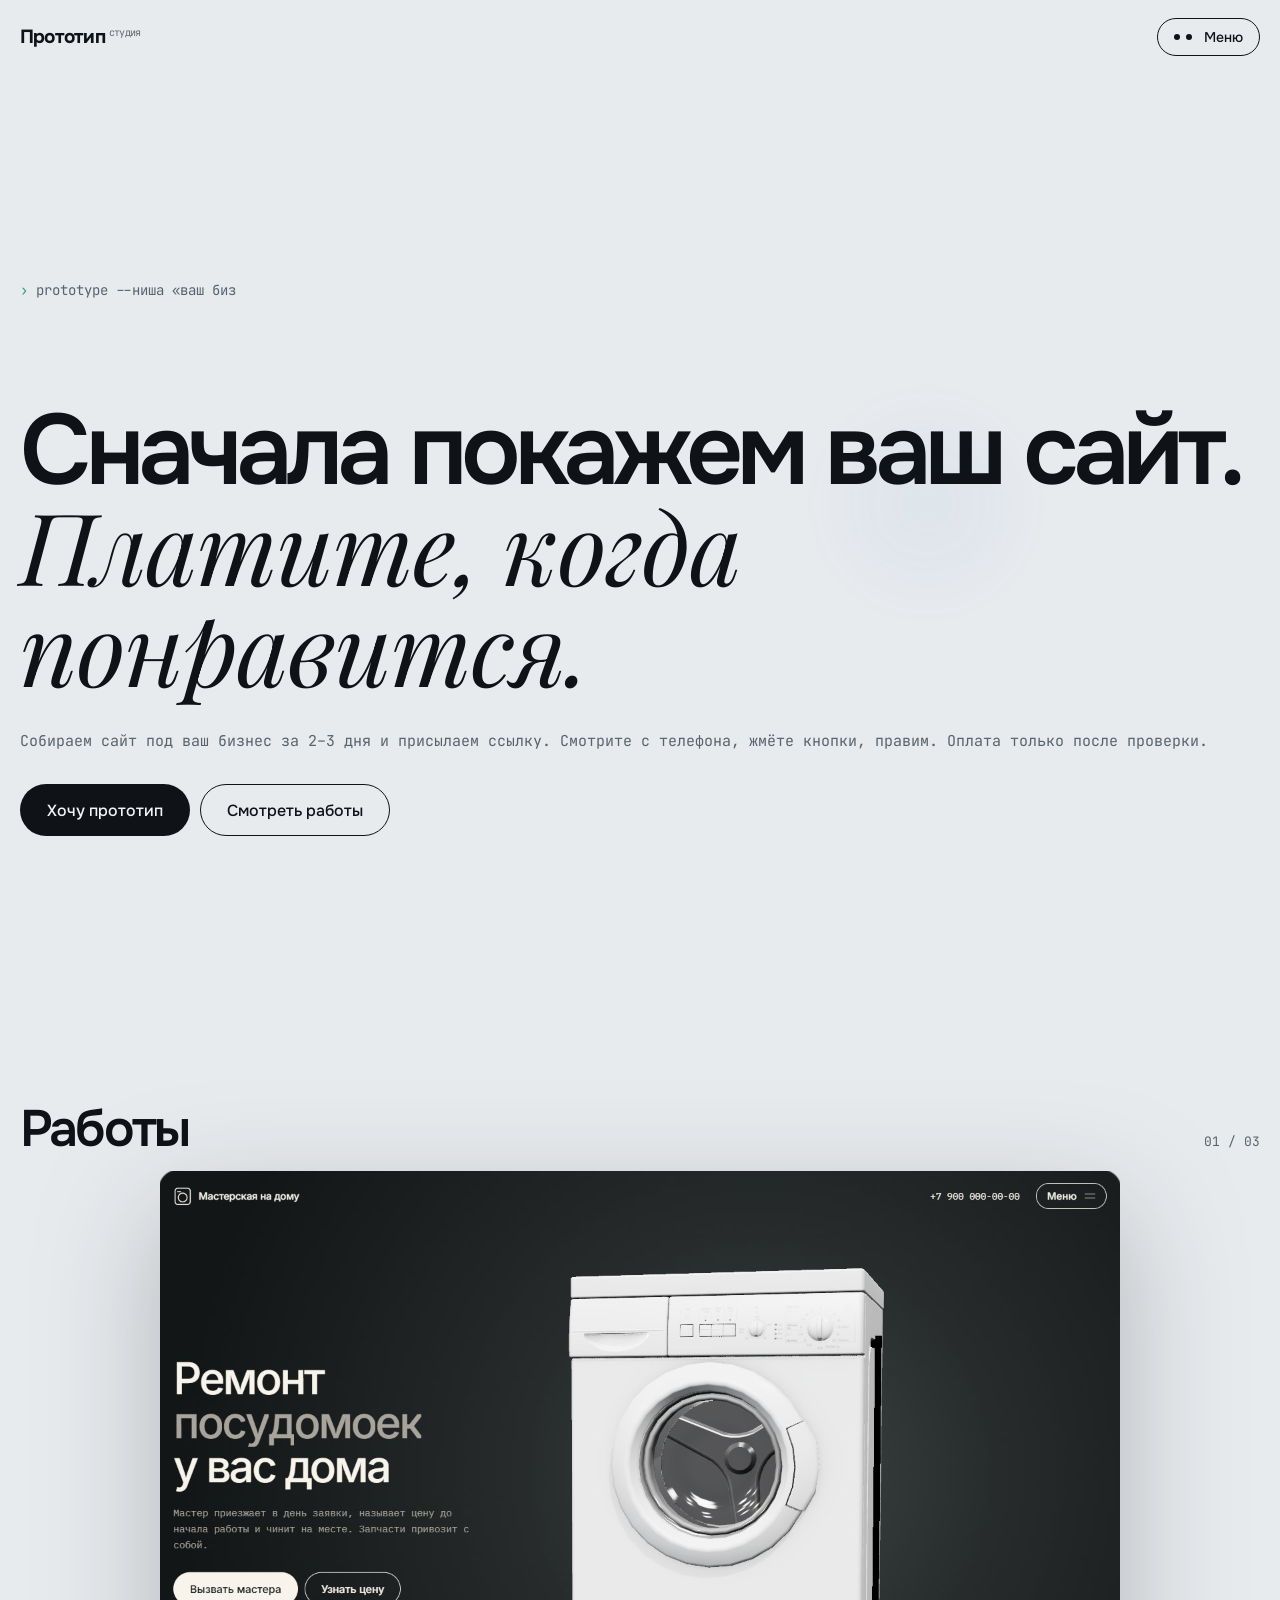
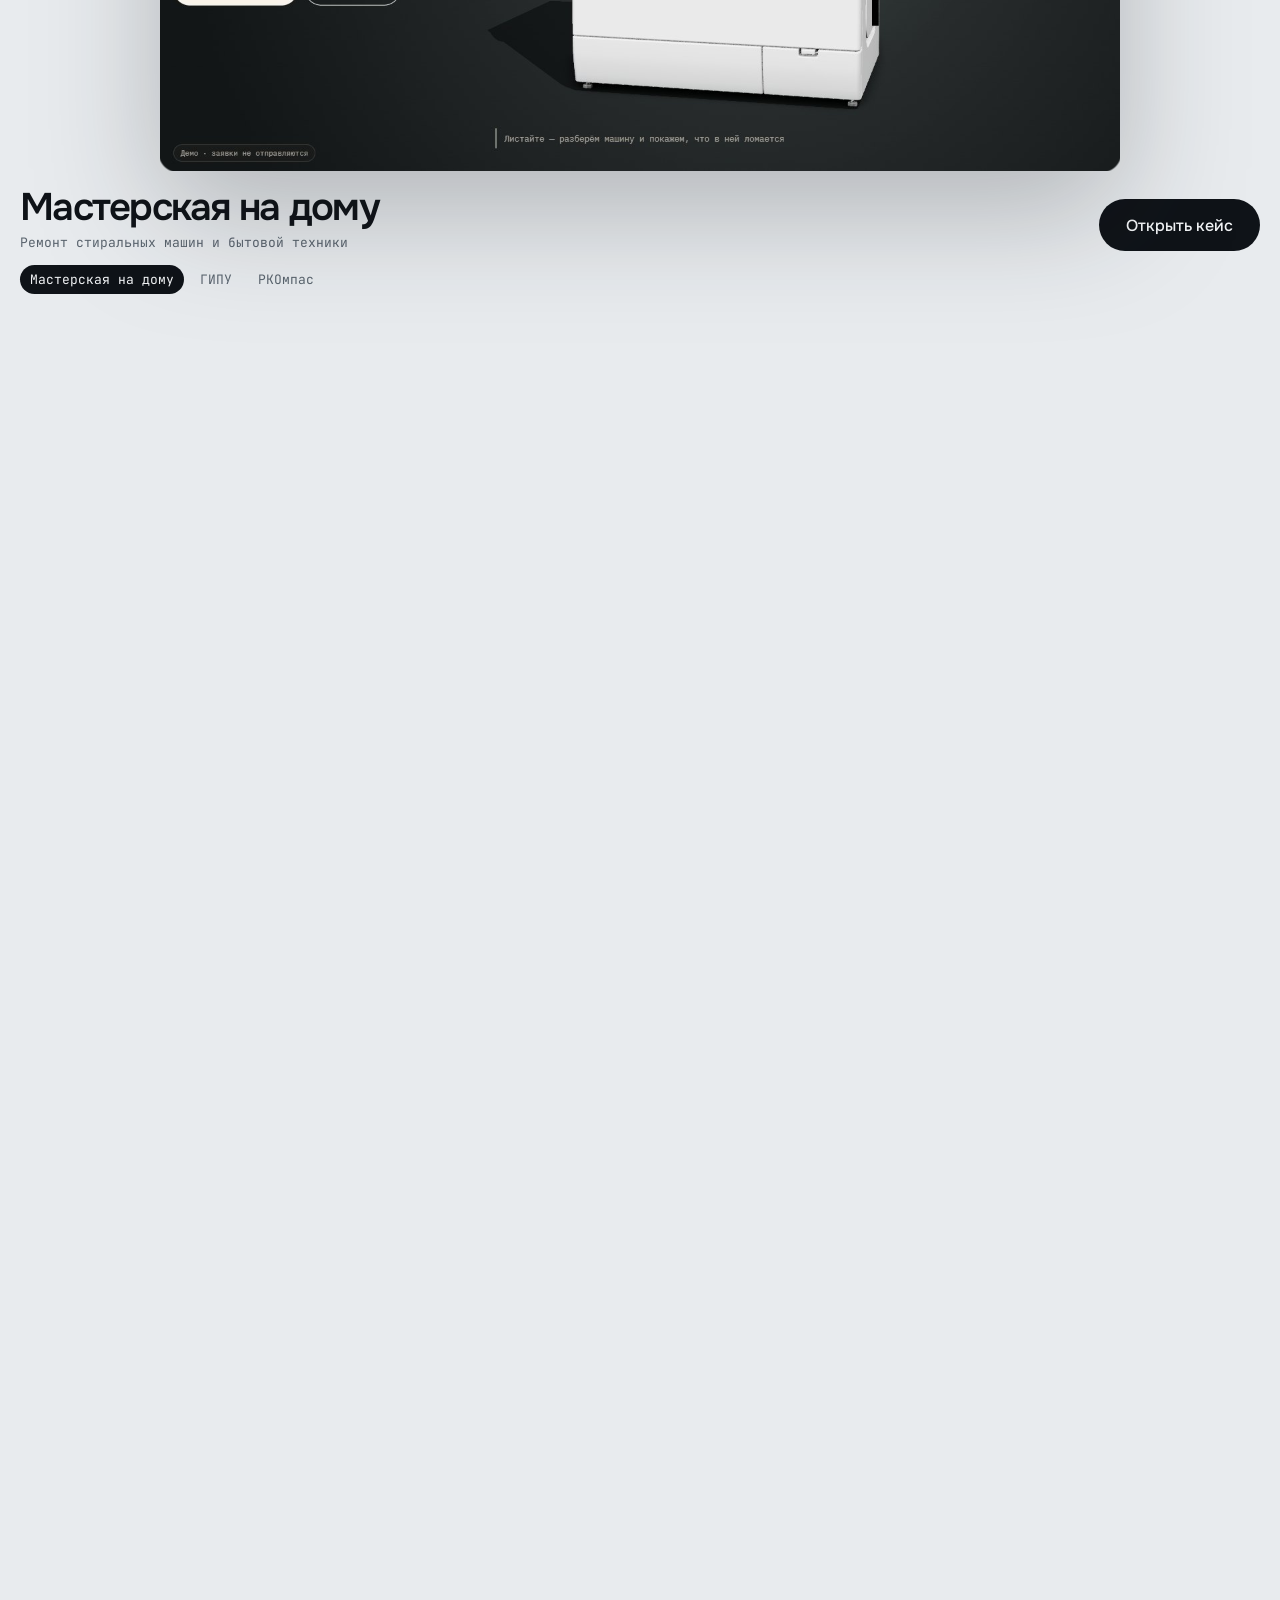
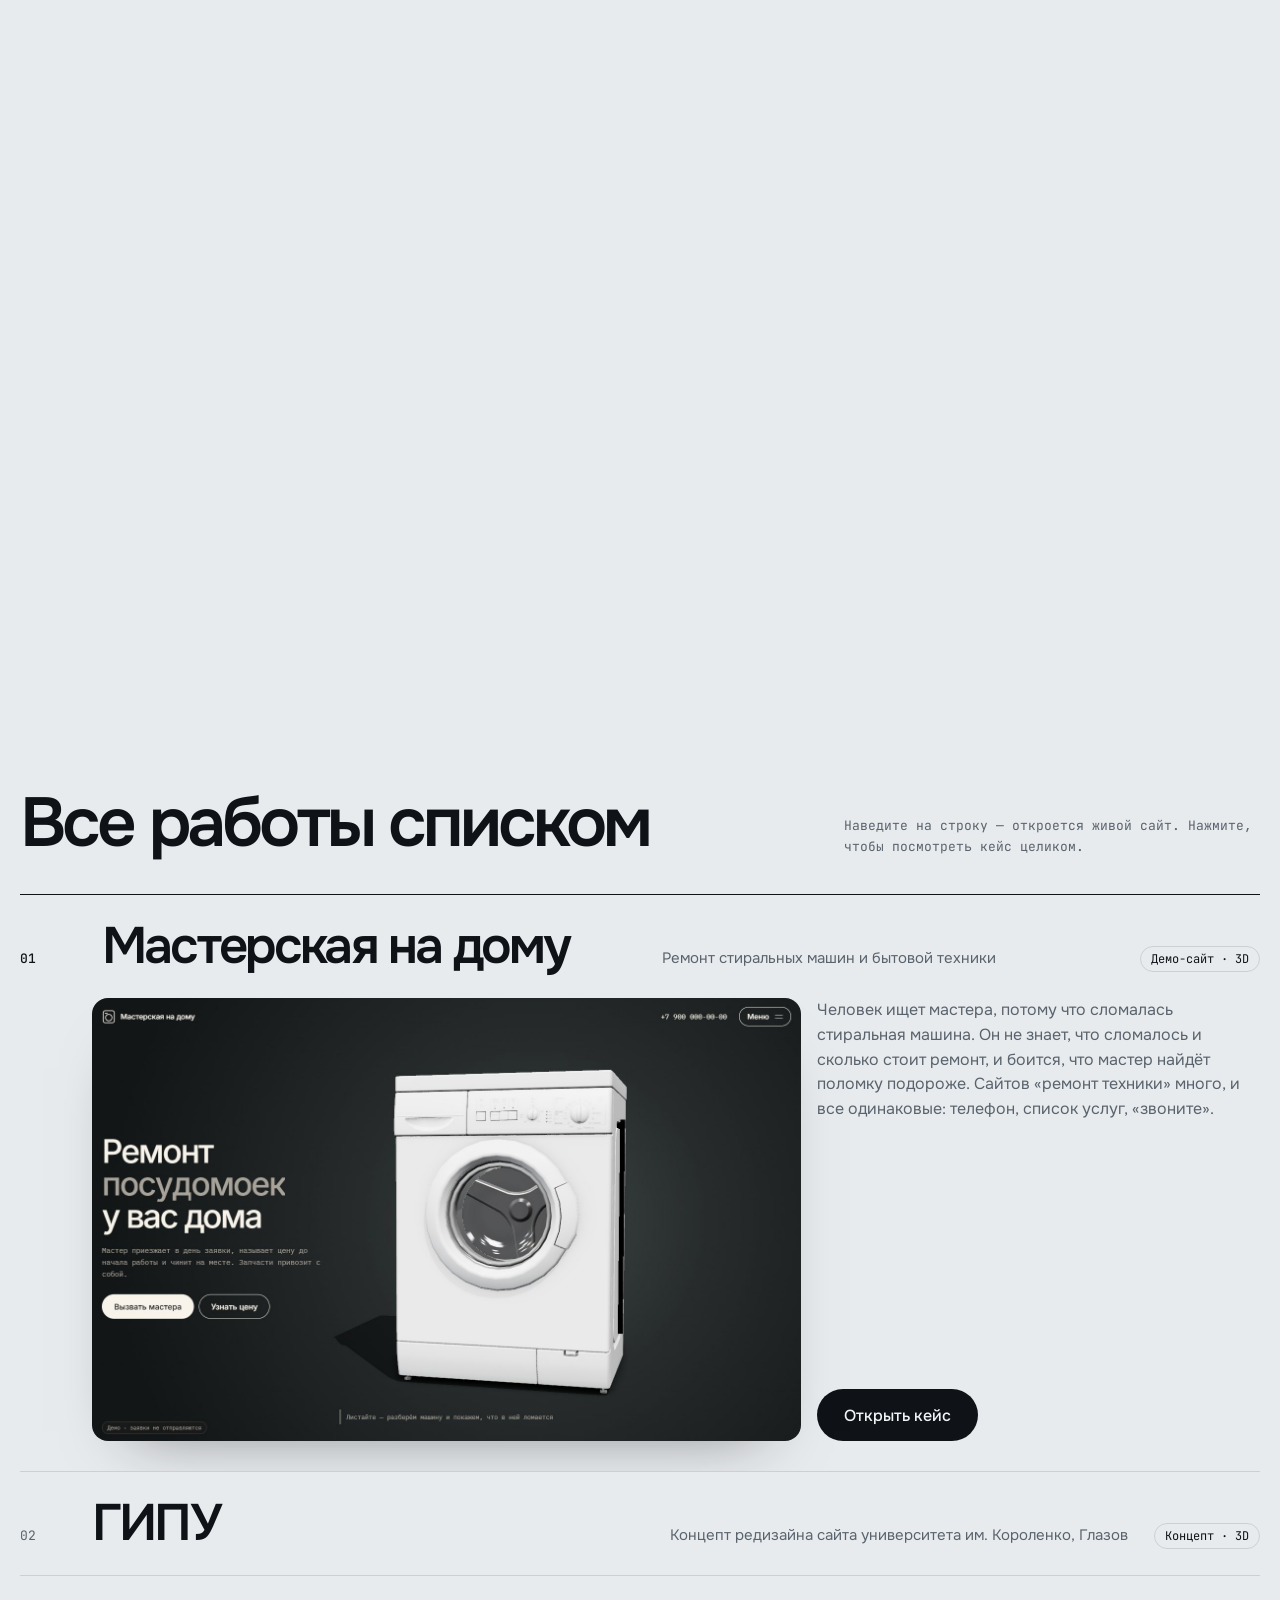
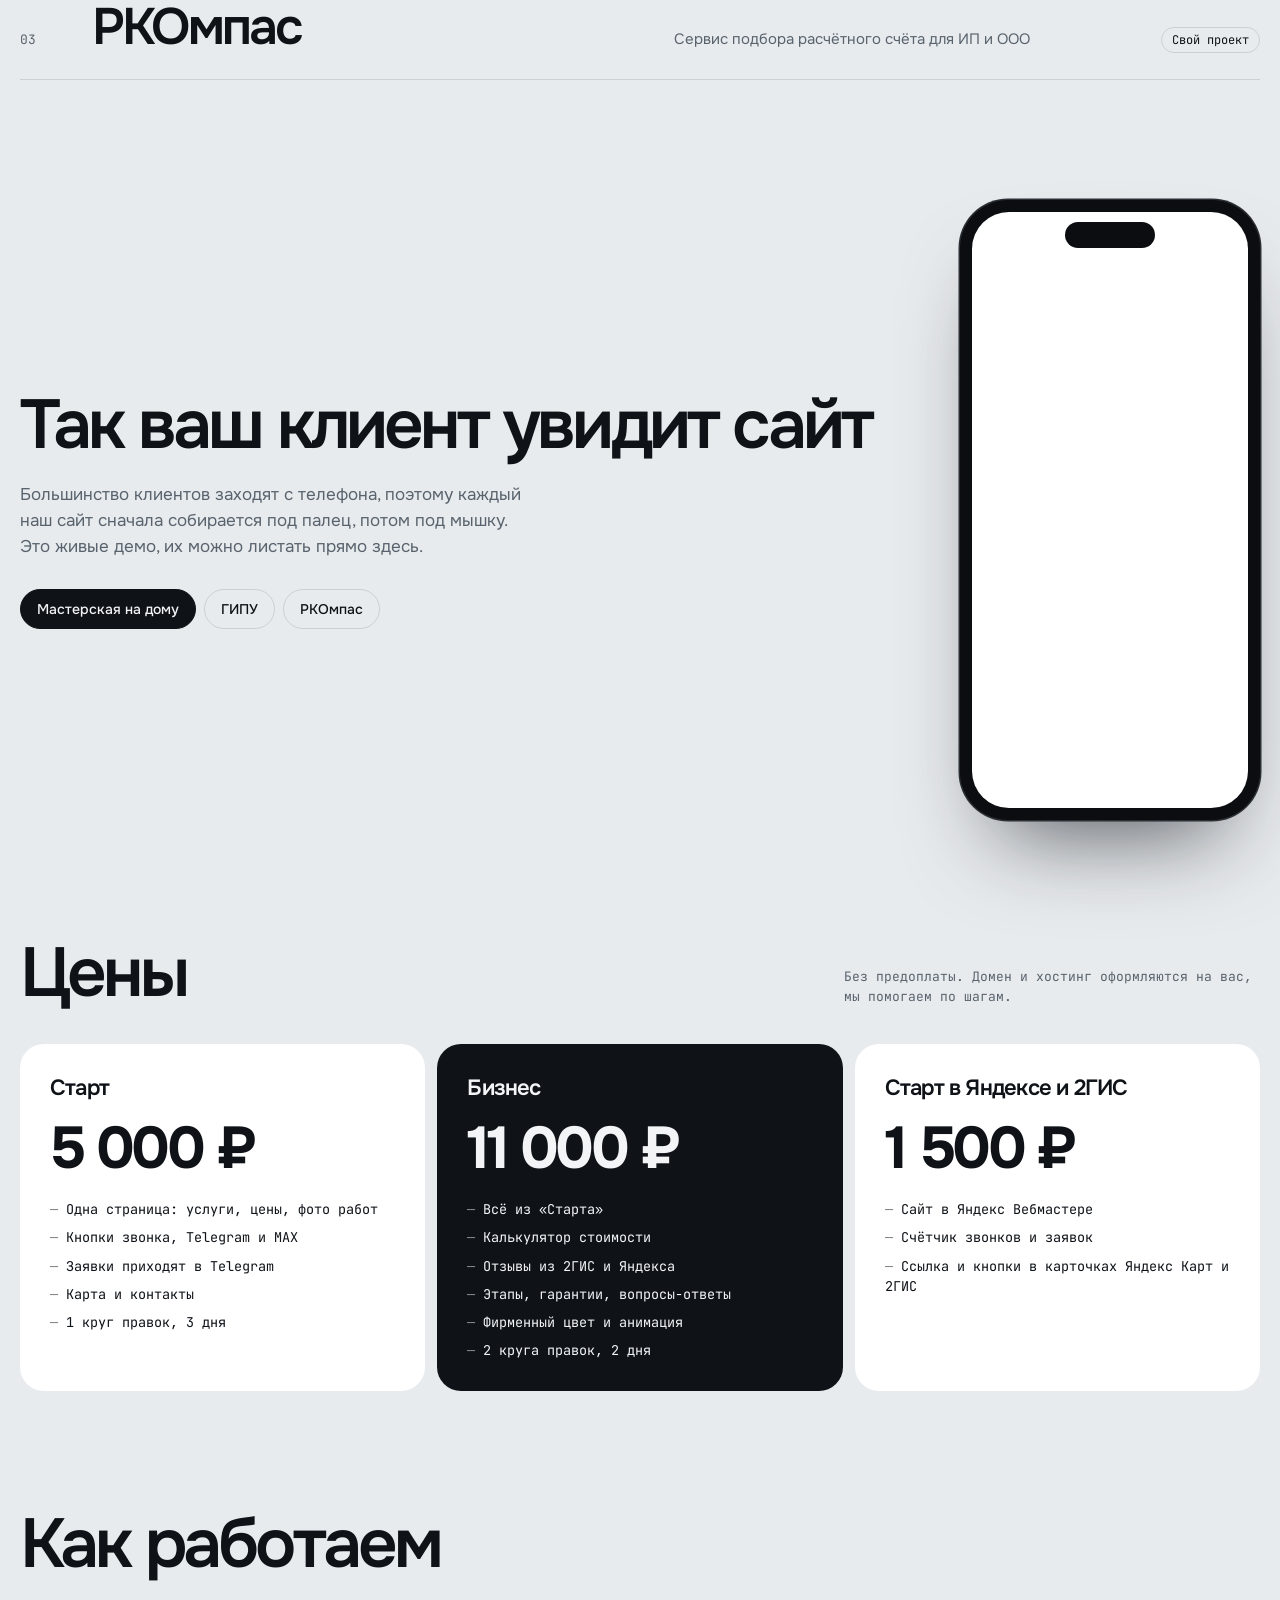
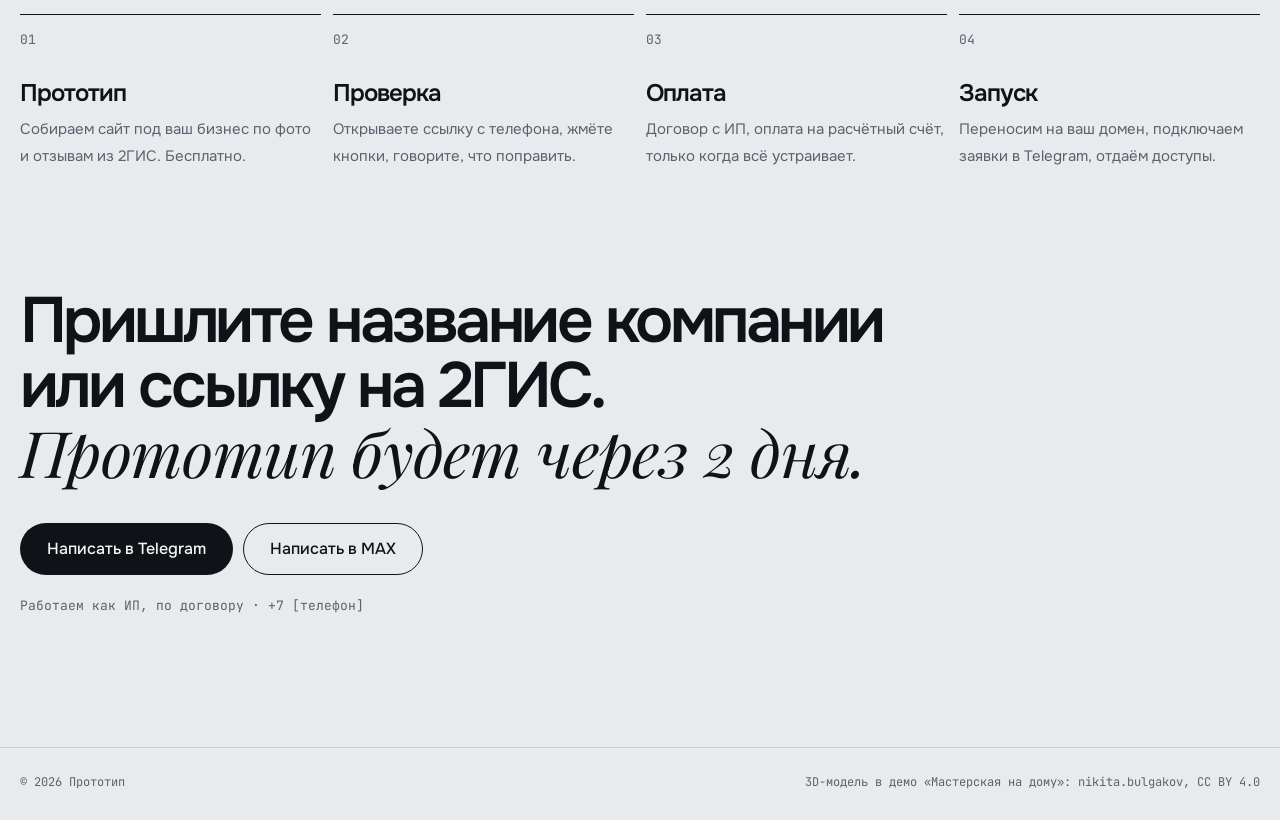
==== commit be1697bf: "Портфолио: над живым сайтом в кейсе только его курсор Co-Authored-By: Claude Opus 5.5 <noreply@anthr" ====
--- a/index.html
+++ b/index.html
@@ -96,6 +96,6 @@
   <footer class="foot"><span>© 2026 Прототип</span><span>3D-модель в демо «Мастерская на дому»: nikita.bulgakov, CC BY 4.0</span></footer>
 
   <script src="https://cdn.jsdelivr.net/npm/gsap@3.13.0/dist/gsap.min.js"></script>
-  <script type="module" src="./app.js?v=7"></script>
+  <script type="module" src="./app.js?v=10"></script>
 </body>
 </html>
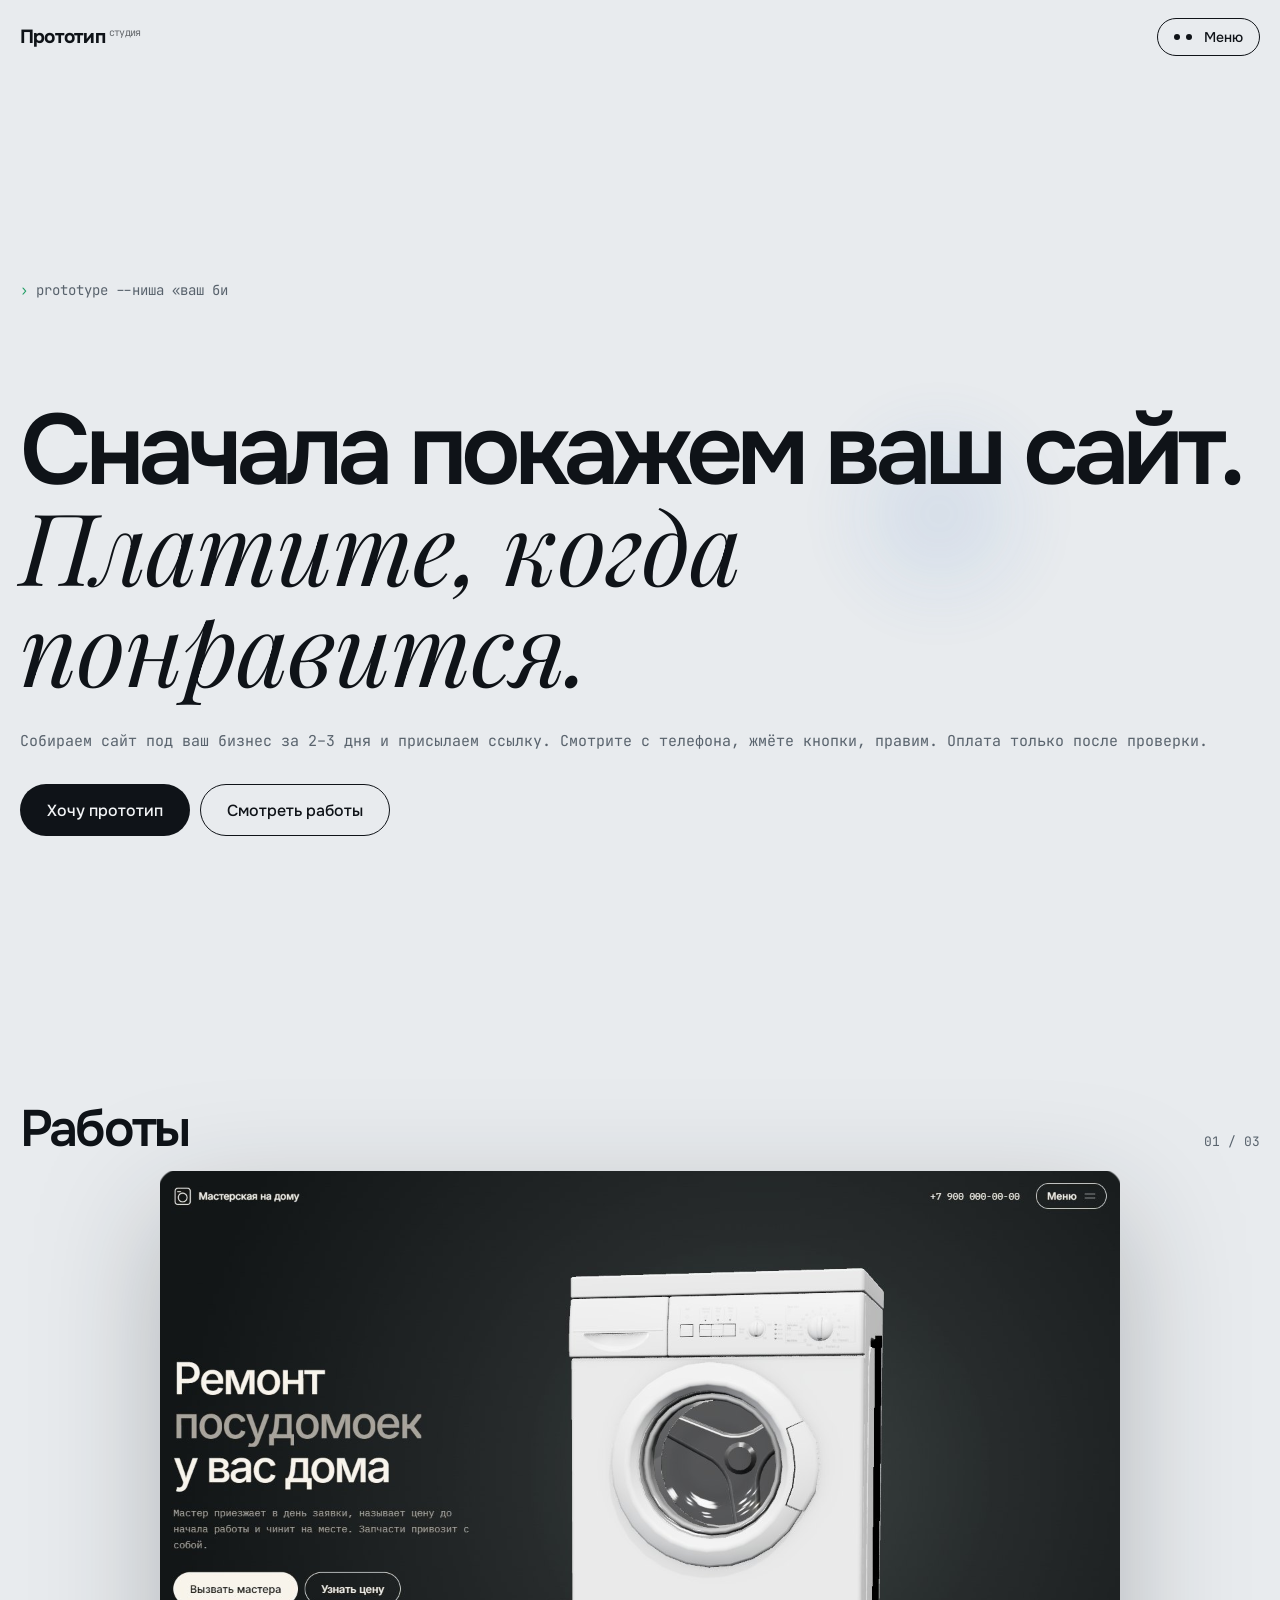
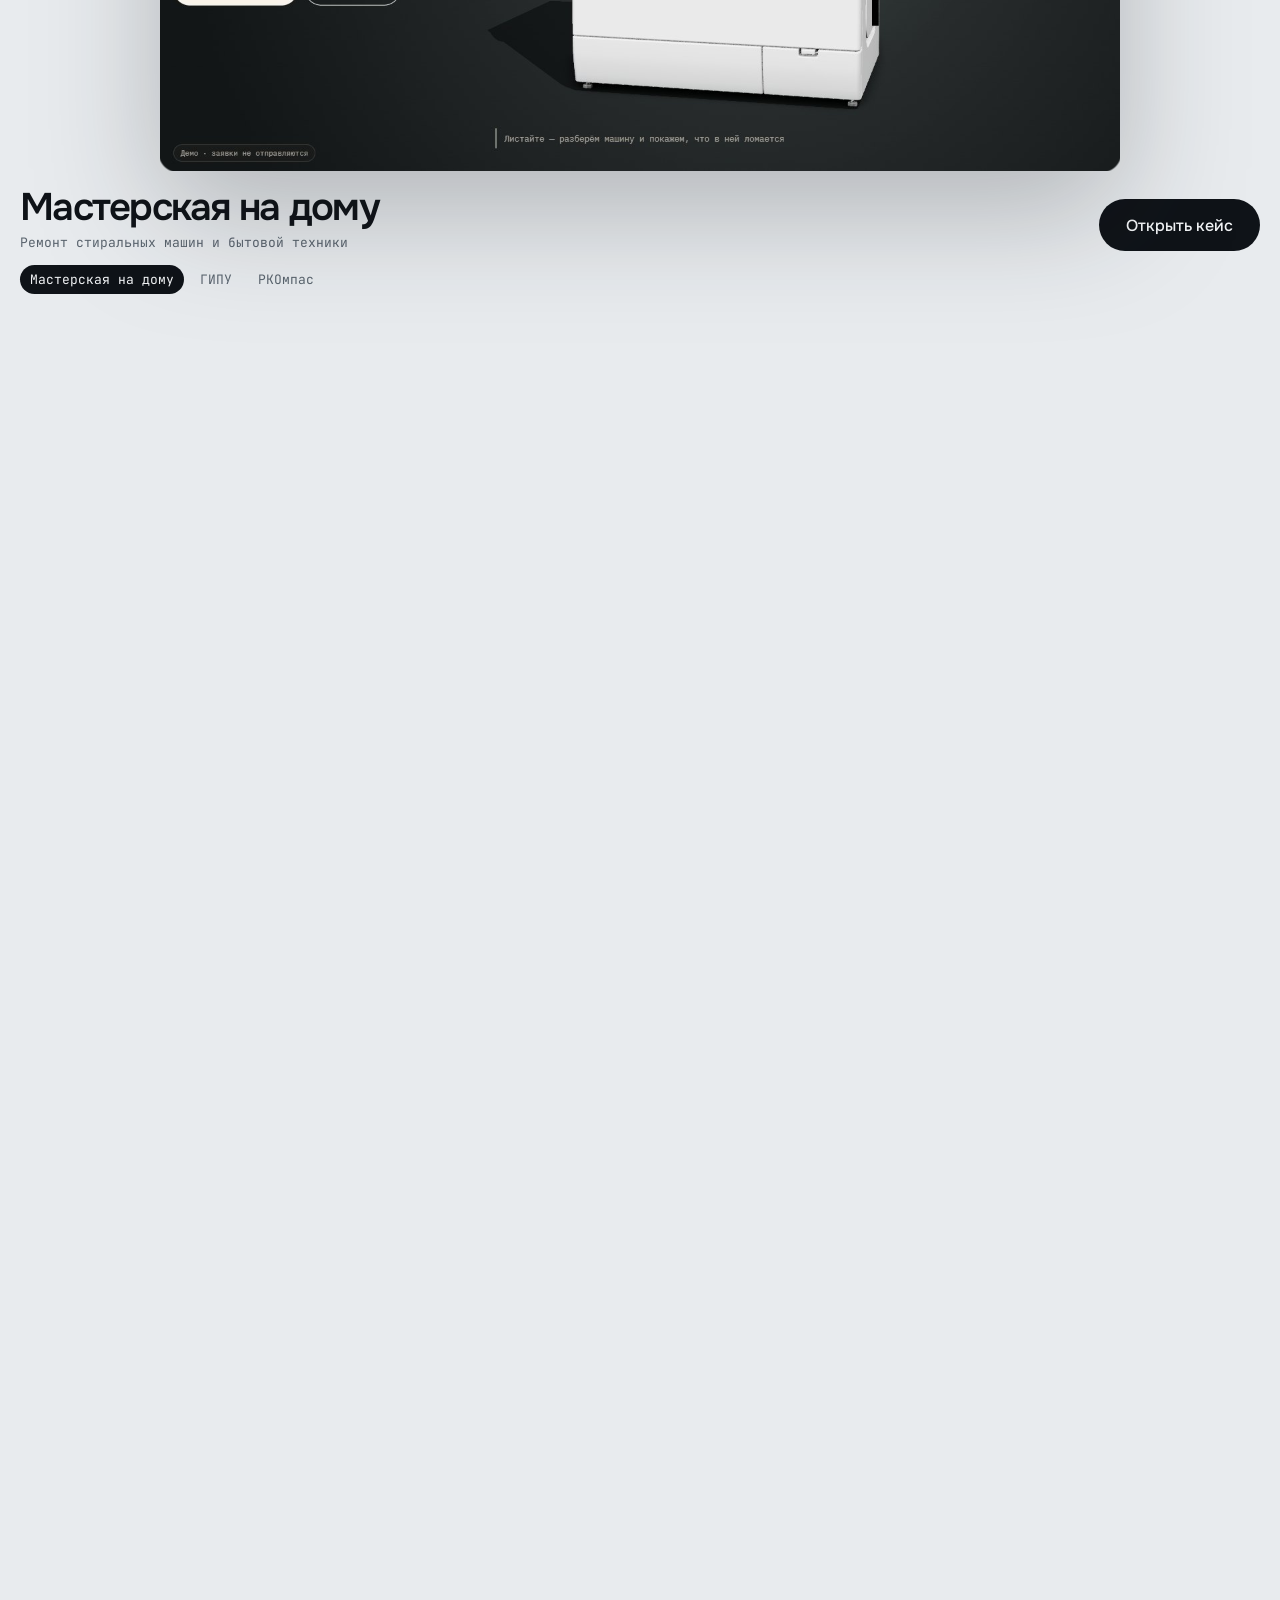
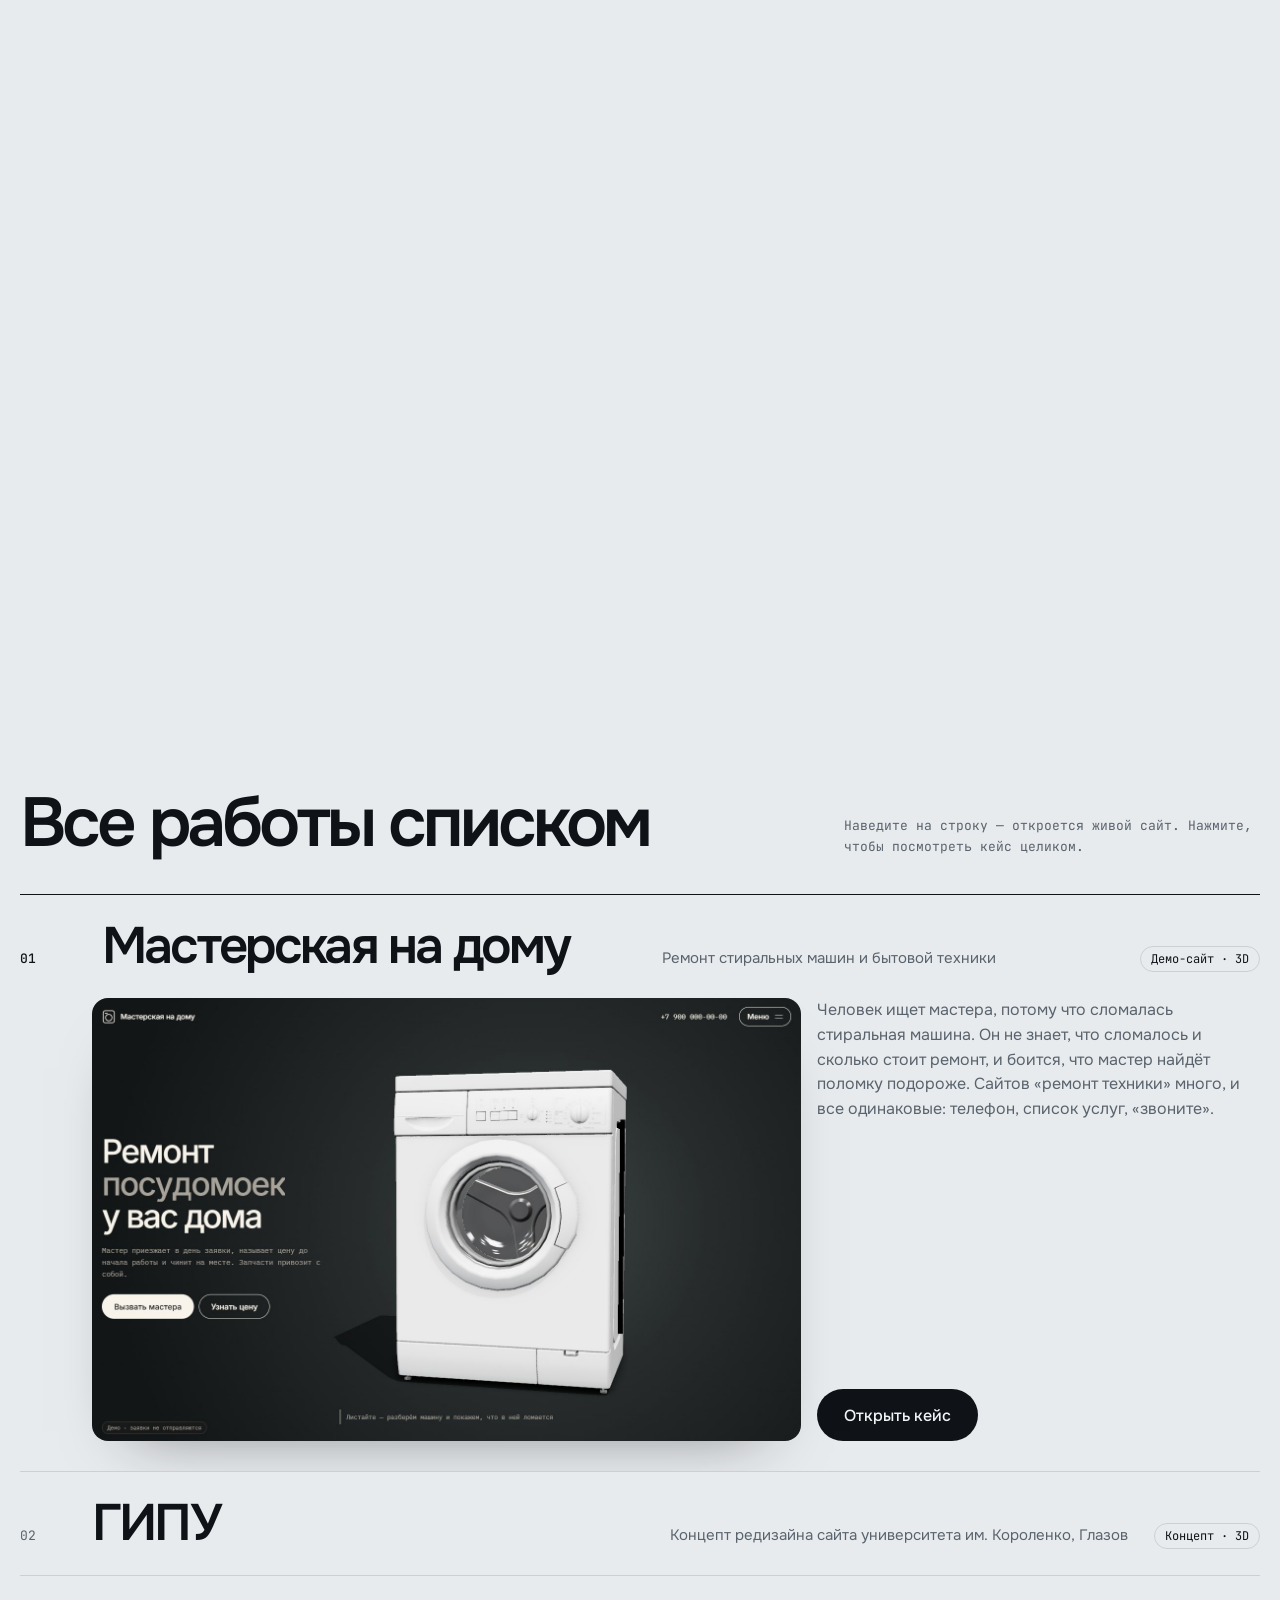
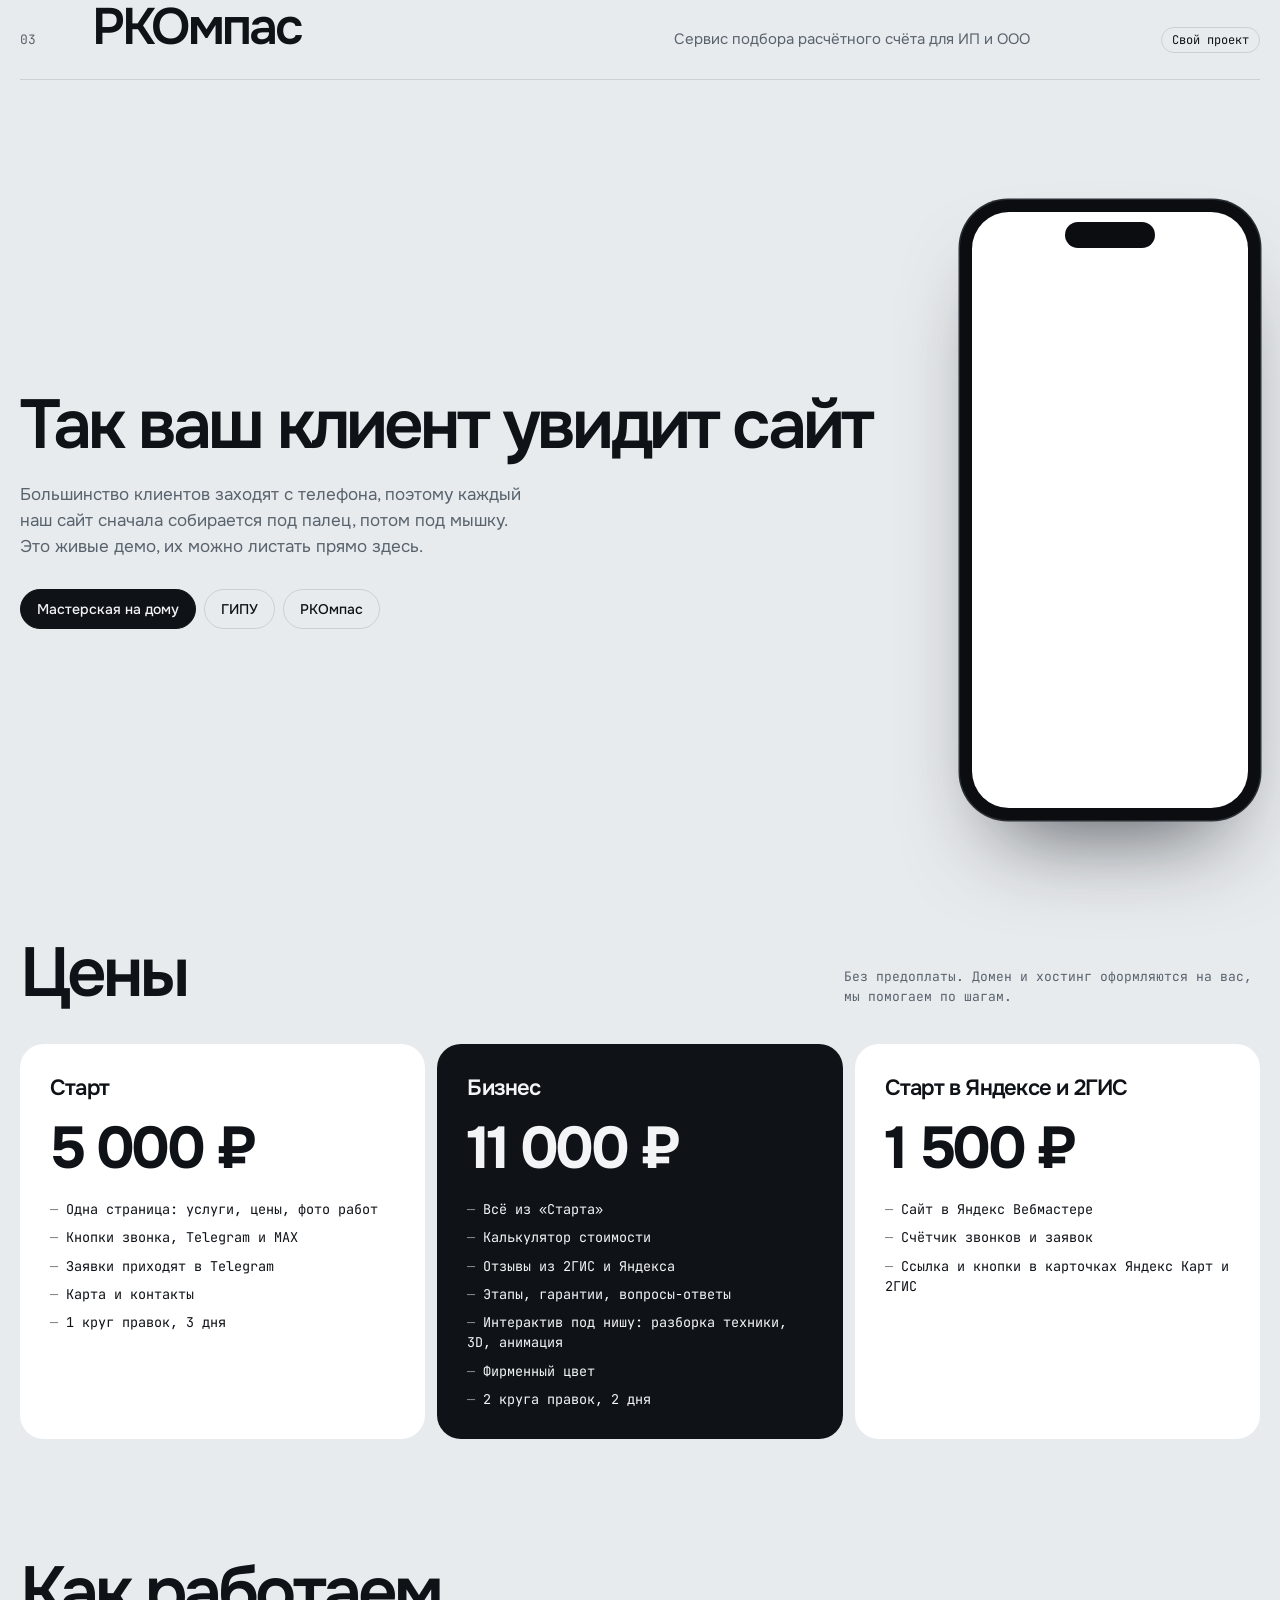
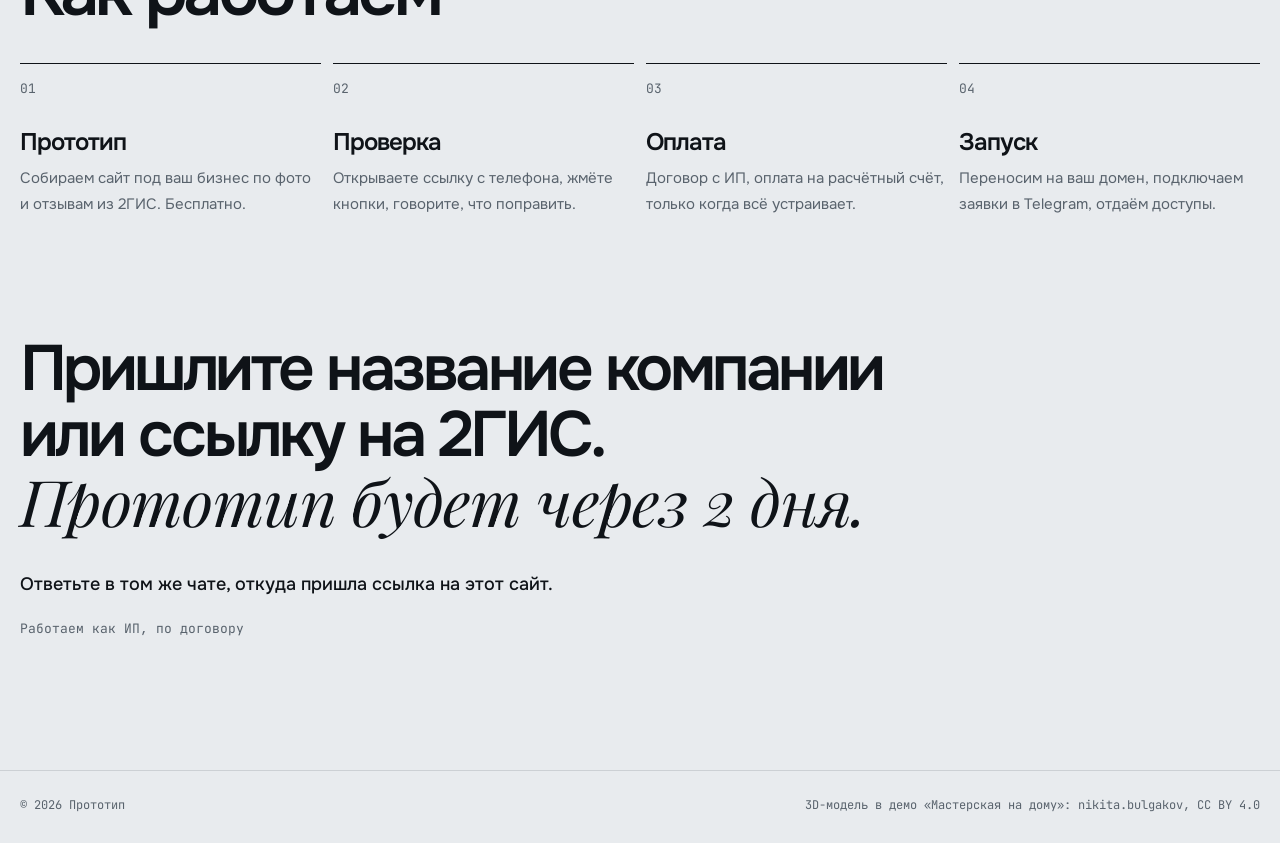
==== commit b4607d29: "Портфолио: без заглушек контактов, состав тарифа Бизнес Co-Authored-By: Claude Opus 5.5 <noreply@ant" ====
--- a/index.html
+++ b/index.html
@@ -71,7 +71,7 @@
       <div class="sec-head"><h2 id="prices-t">Цены</h2><p>Без предоплаты. Домен и хостинг оформляются на вас, мы помогаем по шагам.</p></div>
       <div class="plans">
         <article class="plan"><h3>Старт</h3><p class="plan__price">5 000 ₽</p><ul><li>Одна страница: услуги, цены, фото работ</li><li>Кнопки звонка, Telegram и MAX</li><li>Заявки приходят в Telegram</li><li>Карта и контакты</li><li>1 круг правок, 3 дня</li></ul></article>
-        <article class="plan plan--main"><h3>Бизнес</h3><p class="plan__price">11 000 ₽</p><ul><li>Всё из «Старта»</li><li>Калькулятор стоимости</li><li>Отзывы из 2ГИС и Яндекса</li><li>Этапы, гарантии, вопросы-ответы</li><li>Фирменный цвет и анимация</li><li>2 круга правок, 2 дня</li></ul></article>
+        <article class="plan plan--main"><h3>Бизнес</h3><p class="plan__price">11 000 ₽</p><ul><li>Всё из «Старта»</li><li>Калькулятор стоимости</li><li>Отзывы из 2ГИС и Яндекса</li><li>Этапы, гарантии, вопросы-ответы</li><li>Интерактив под нишу: разборка техники, 3D, анимация</li><li>Фирменный цвет</li><li>2 круга правок, 2 дня</li></ul></article>
         <article class="plan"><h3>Старт в Яндексе и 2ГИС</h3><p class="plan__price">1 500 ₽</p><ul><li>Сайт в Яндекс Вебмастере</li><li>Счётчик звонков и заявок</li><li>Ссылка и кнопки в карточках Яндекс Карт и 2ГИС</li></ul></article>
       </div>
     </section>
@@ -96,6 +96,6 @@
   <footer class="foot"><span>© 2026 Прототип</span><span>3D-модель в демо «Мастерская на дому»: nikita.bulgakov, CC BY 4.0</span></footer>
 
   <script src="https://cdn.jsdelivr.net/npm/gsap@3.13.0/dist/gsap.min.js"></script>
-  <script type="module" src="./app.js?v=10"></script>
+  <script type="module" src="./app.js?v=11"></script>
 </body>
 </html>
--- a/style.css
+++ b/style.css
@@ -126,6 +126,7 @@
 .steps span { color: var(--muted); font-size: 15px; }
 .contact { padding-bottom: 120px; }
 .contact h2 { font: 600 clamp(34px, 5vw, 78px)/1.02 var(--f); letter-spacing: -.055em; margin-bottom: 32px; }
+.contact__reply { margin: 28px 0 0; font: 500 18px/1.5 var(--f); }
 .contact__small { font: 400 13px var(--mono); color: var(--muted); margin-top: 22px; }
 .foot { display: flex; flex-wrap: wrap; justify-content: space-between; gap: 8px; padding: 26px var(--gr) 30px var(--gl); border-top: 1px solid var(--line); font: 400 12px var(--mono); color: var(--muted); }
 
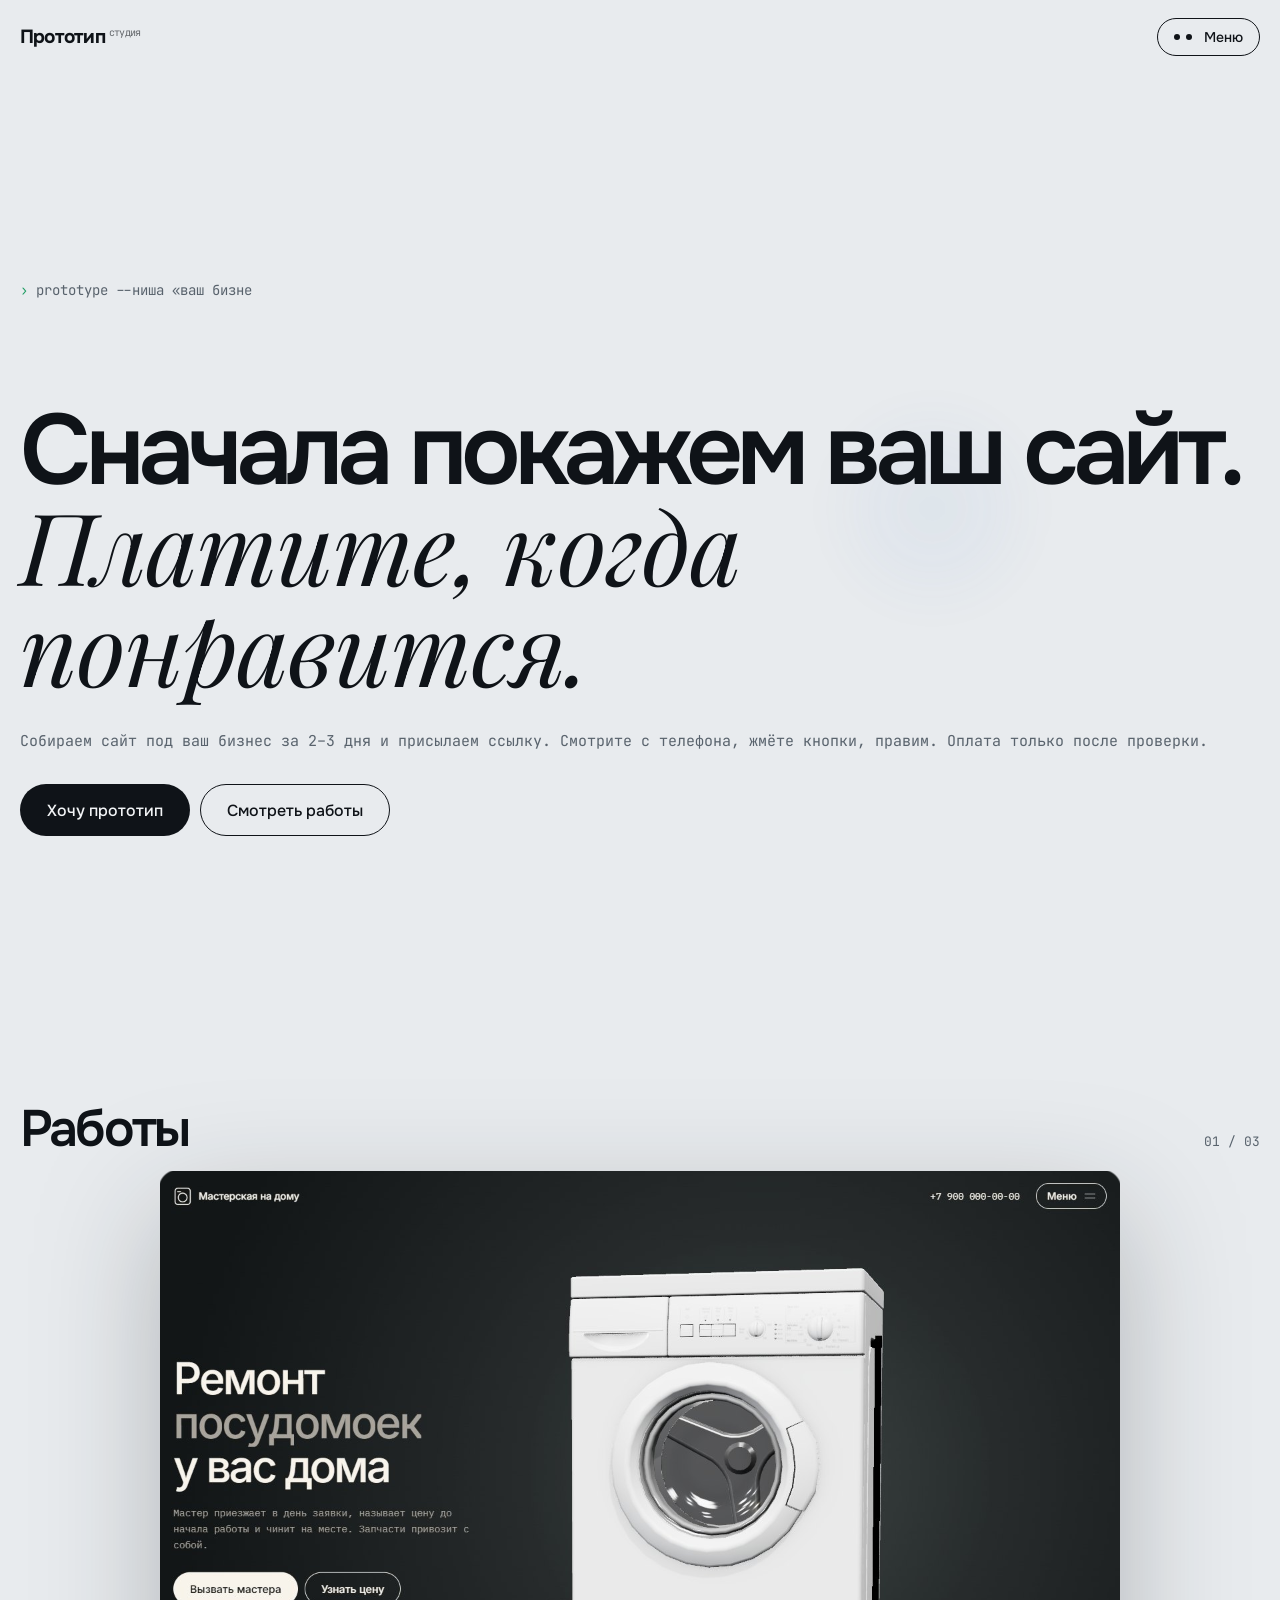
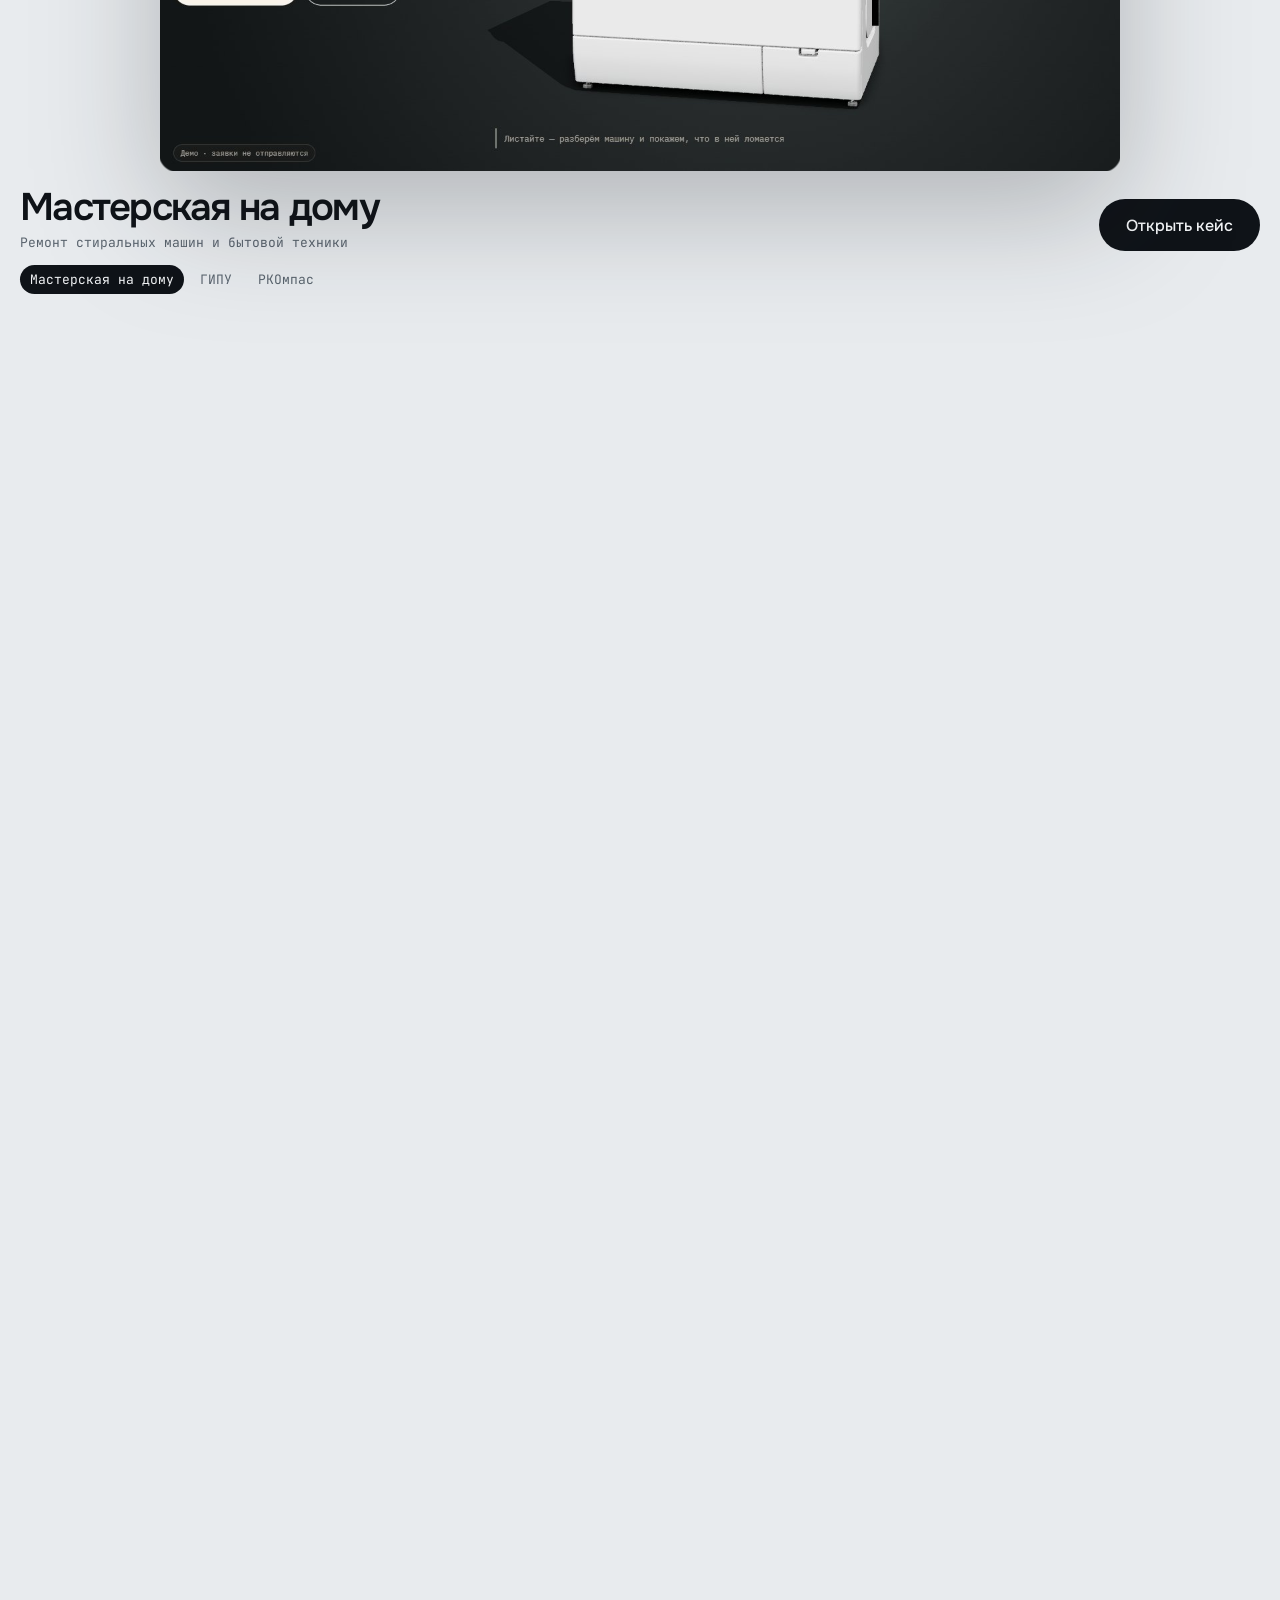
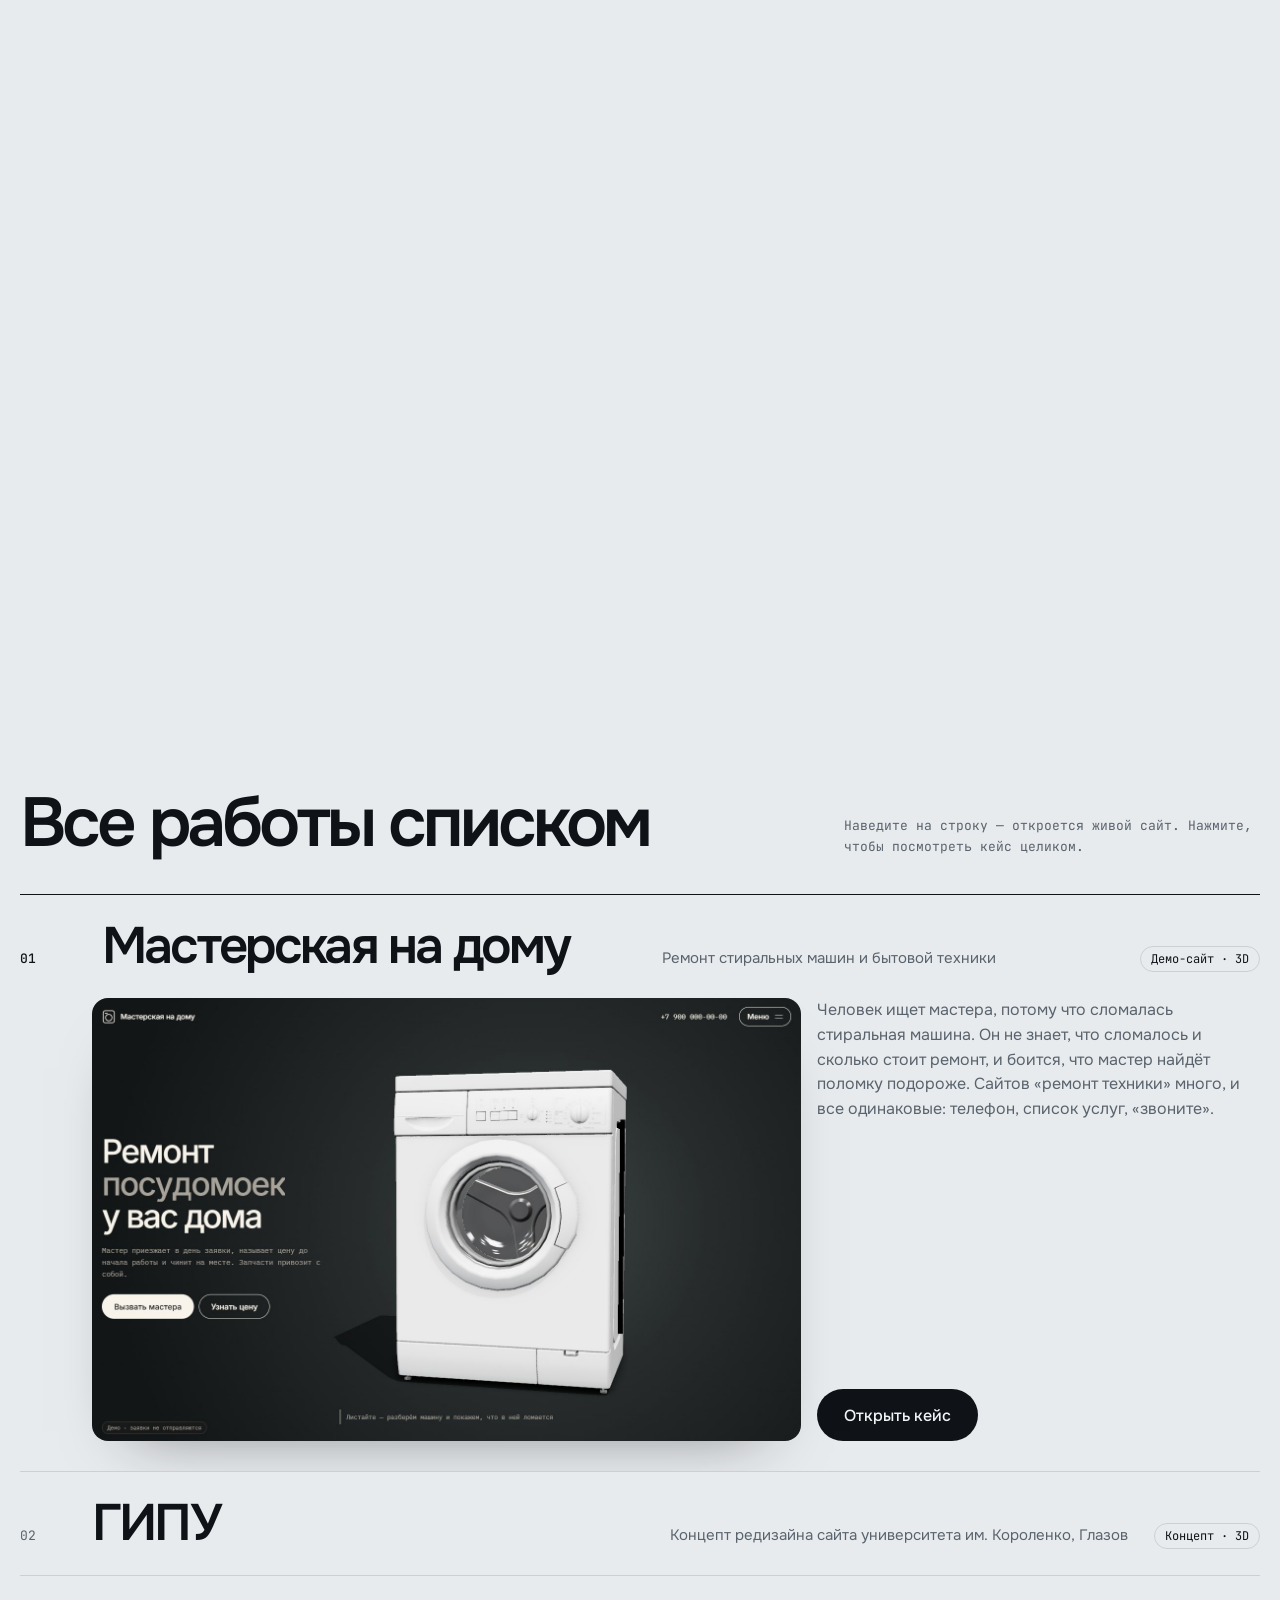
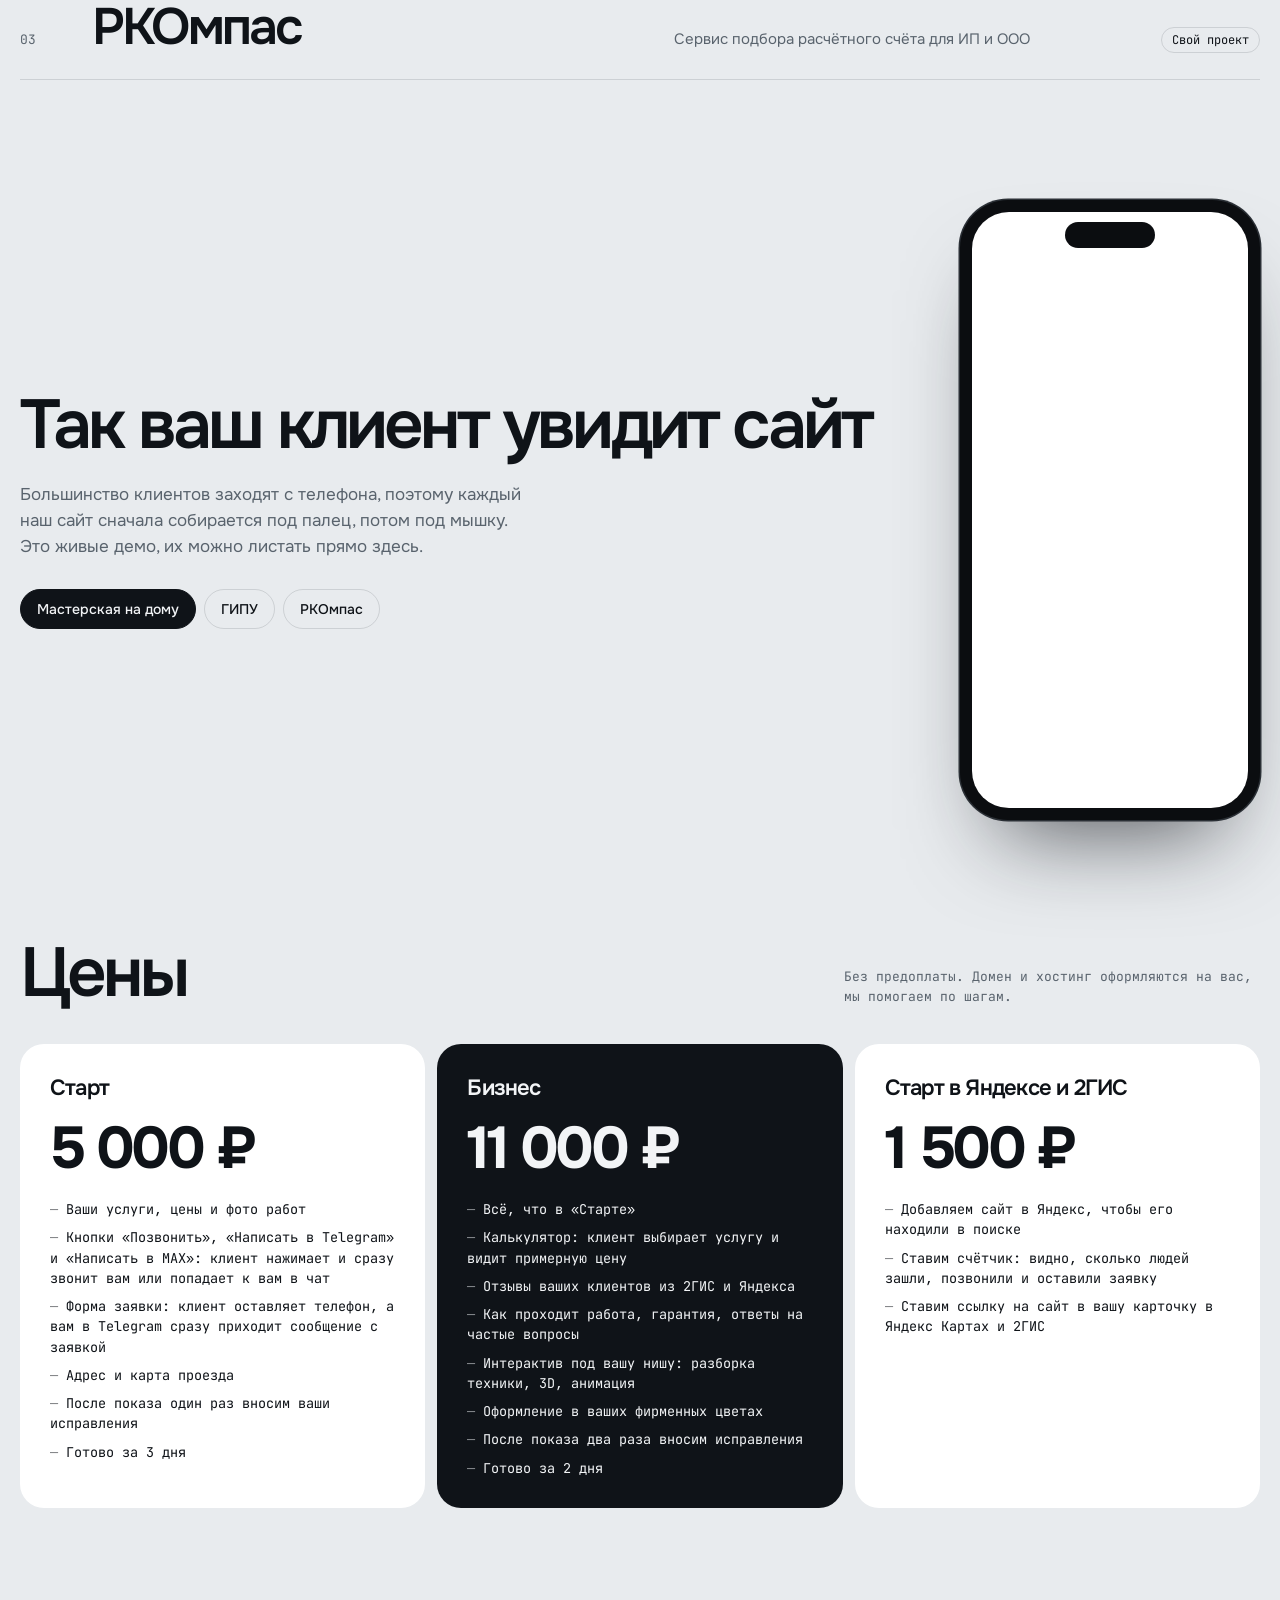
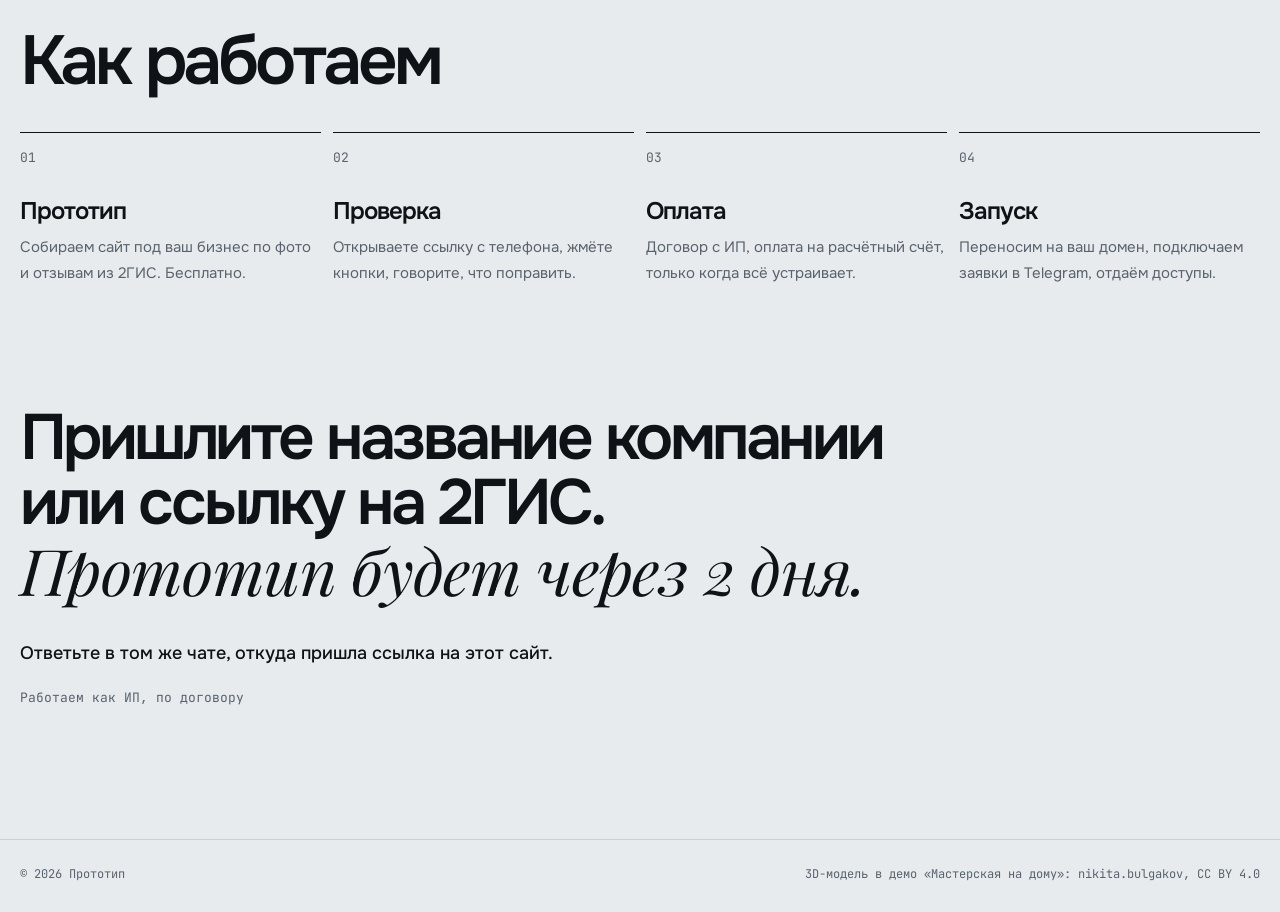
==== commit 666b7c19: "Портфолио: тарифы простыми словами Co-Authored-By: Claude Opus 5.5 <noreply@anthropic.com>" ====
--- a/index.html
+++ b/index.html
@@ -70,9 +70,9 @@
     <section class="prices" id="ceny" aria-labelledby="prices-t">
       <div class="sec-head"><h2 id="prices-t">Цены</h2><p>Без предоплаты. Домен и хостинг оформляются на вас, мы помогаем по шагам.</p></div>
       <div class="plans">
-        <article class="plan"><h3>Старт</h3><p class="plan__price">5 000 ₽</p><ul><li>Одна страница: услуги, цены, фото работ</li><li>Кнопки звонка, Telegram и MAX</li><li>Заявки приходят в Telegram</li><li>Карта и контакты</li><li>1 круг правок, 3 дня</li></ul></article>
-        <article class="plan plan--main"><h3>Бизнес</h3><p class="plan__price">11 000 ₽</p><ul><li>Всё из «Старта»</li><li>Калькулятор стоимости</li><li>Отзывы из 2ГИС и Яндекса</li><li>Этапы, гарантии, вопросы-ответы</li><li>Интерактив под нишу: разборка техники, 3D, анимация</li><li>Фирменный цвет</li><li>2 круга правок, 2 дня</li></ul></article>
-        <article class="plan"><h3>Старт в Яндексе и 2ГИС</h3><p class="plan__price">1 500 ₽</p><ul><li>Сайт в Яндекс Вебмастере</li><li>Счётчик звонков и заявок</li><li>Ссылка и кнопки в карточках Яндекс Карт и 2ГИС</li></ul></article>
+        <article class="plan"><h3>Старт</h3><p class="plan__price">5 000 ₽</p><ul><li>Ваши услуги, цены и фото работ</li><li>Кнопки «Позвонить», «Написать в Telegram» и «Написать в MAX»: клиент нажимает и сразу звонит вам или попадает к вам в чат</li><li>Форма заявки: клиент оставляет телефон, а вам в Telegram сразу приходит сообщение с заявкой</li><li>Адрес и карта проезда</li><li>После показа один раз вносим ваши исправления</li><li>Готово за 3 дня</li></ul></article>
+        <article class="plan plan--main"><h3>Бизнес</h3><p class="plan__price">11 000 ₽</p><ul><li>Всё, что в «Старте»</li><li>Калькулятор: клиент выбирает услугу и видит примерную цену</li><li>Отзывы ваших клиентов из 2ГИС и Яндекса</li><li>Как проходит работа, гарантия, ответы на частые вопросы</li><li>Интерактив под вашу нишу: разборка техники, 3D, анимация</li><li>Оформление в ваших фирменных цветах</li><li>После показа два раза вносим исправления</li><li>Готово за 2 дня</li></ul></article>
+        <article class="plan"><h3>Старт в Яндексе и 2ГИС</h3><p class="plan__price">1 500 ₽</p><ul><li>Добавляем сайт в Яндекс, чтобы его находили в поиске</li><li>Ставим счётчик: видно, сколько людей зашли, позвонили и оставили заявку</li><li>Ставим ссылку на сайт в вашу карточку в Яндекс Картах и 2ГИС</li></ul></article>
       </div>
     </section>
 
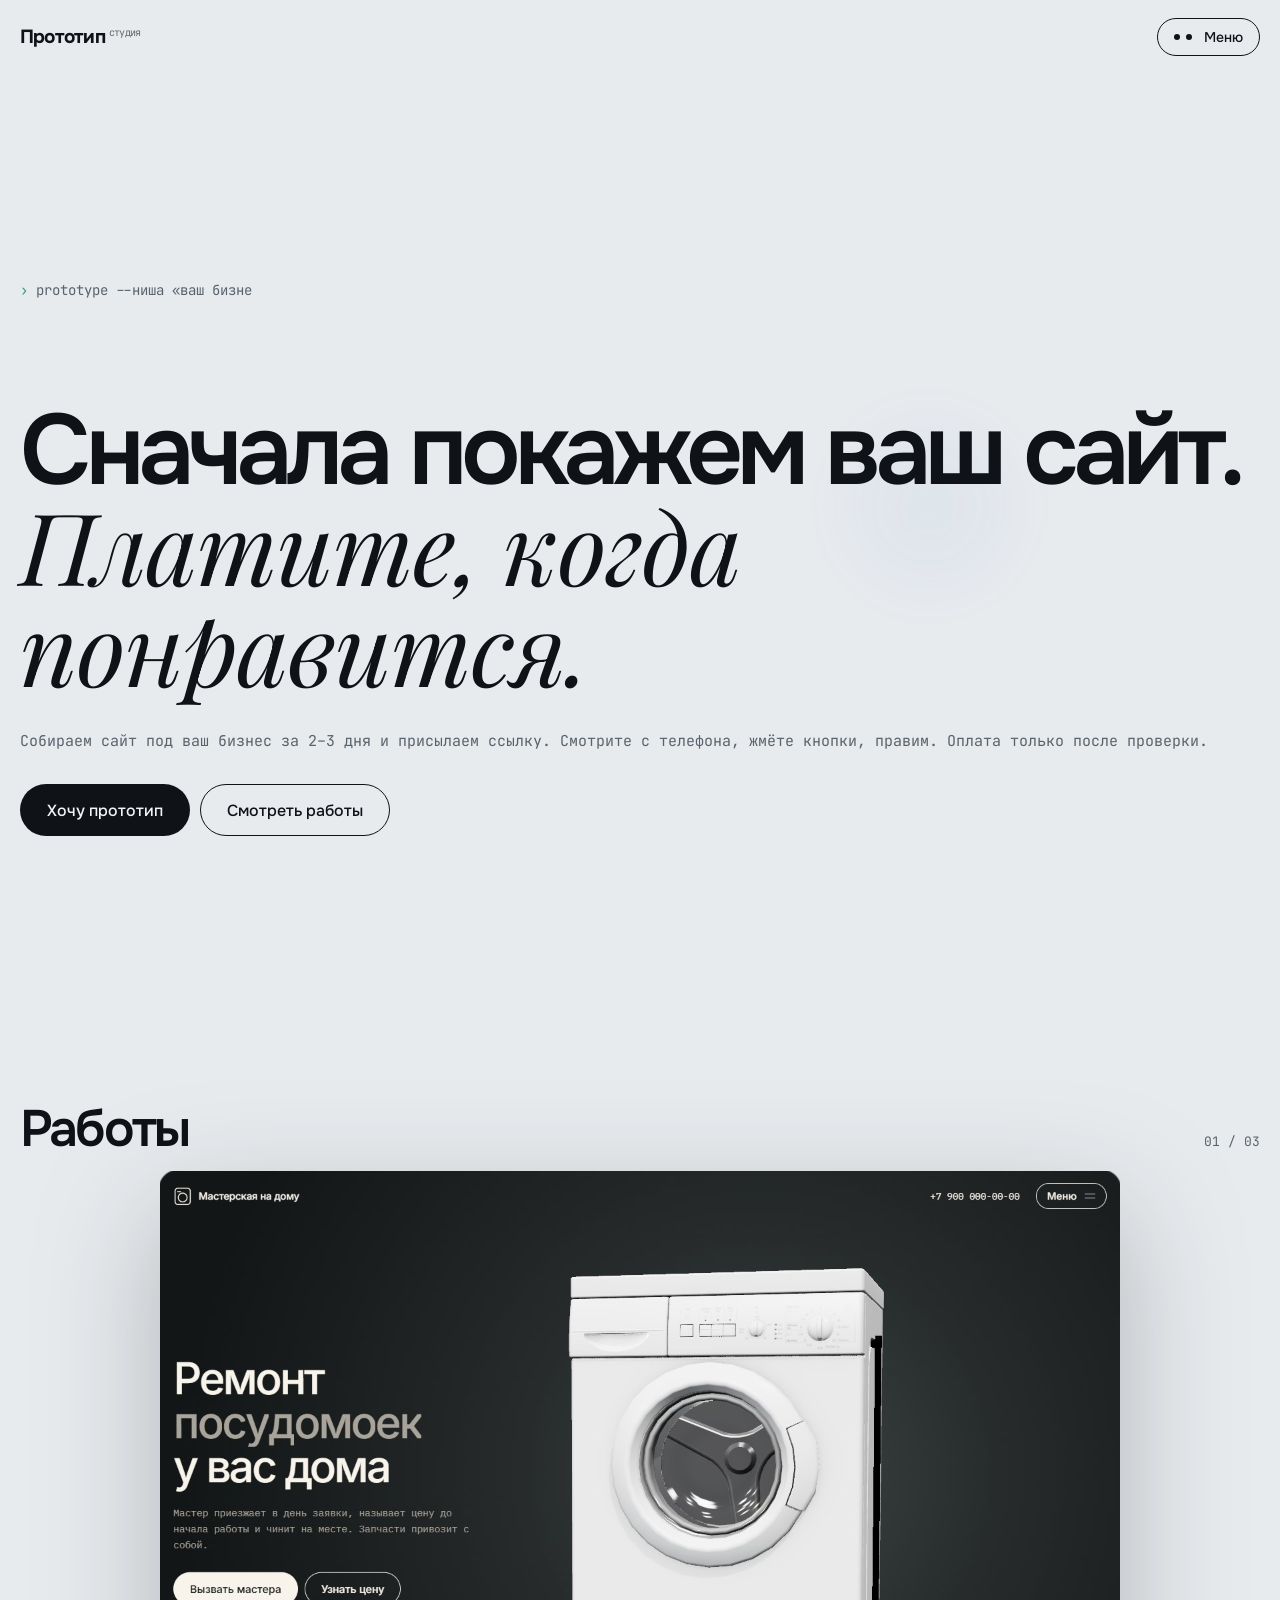
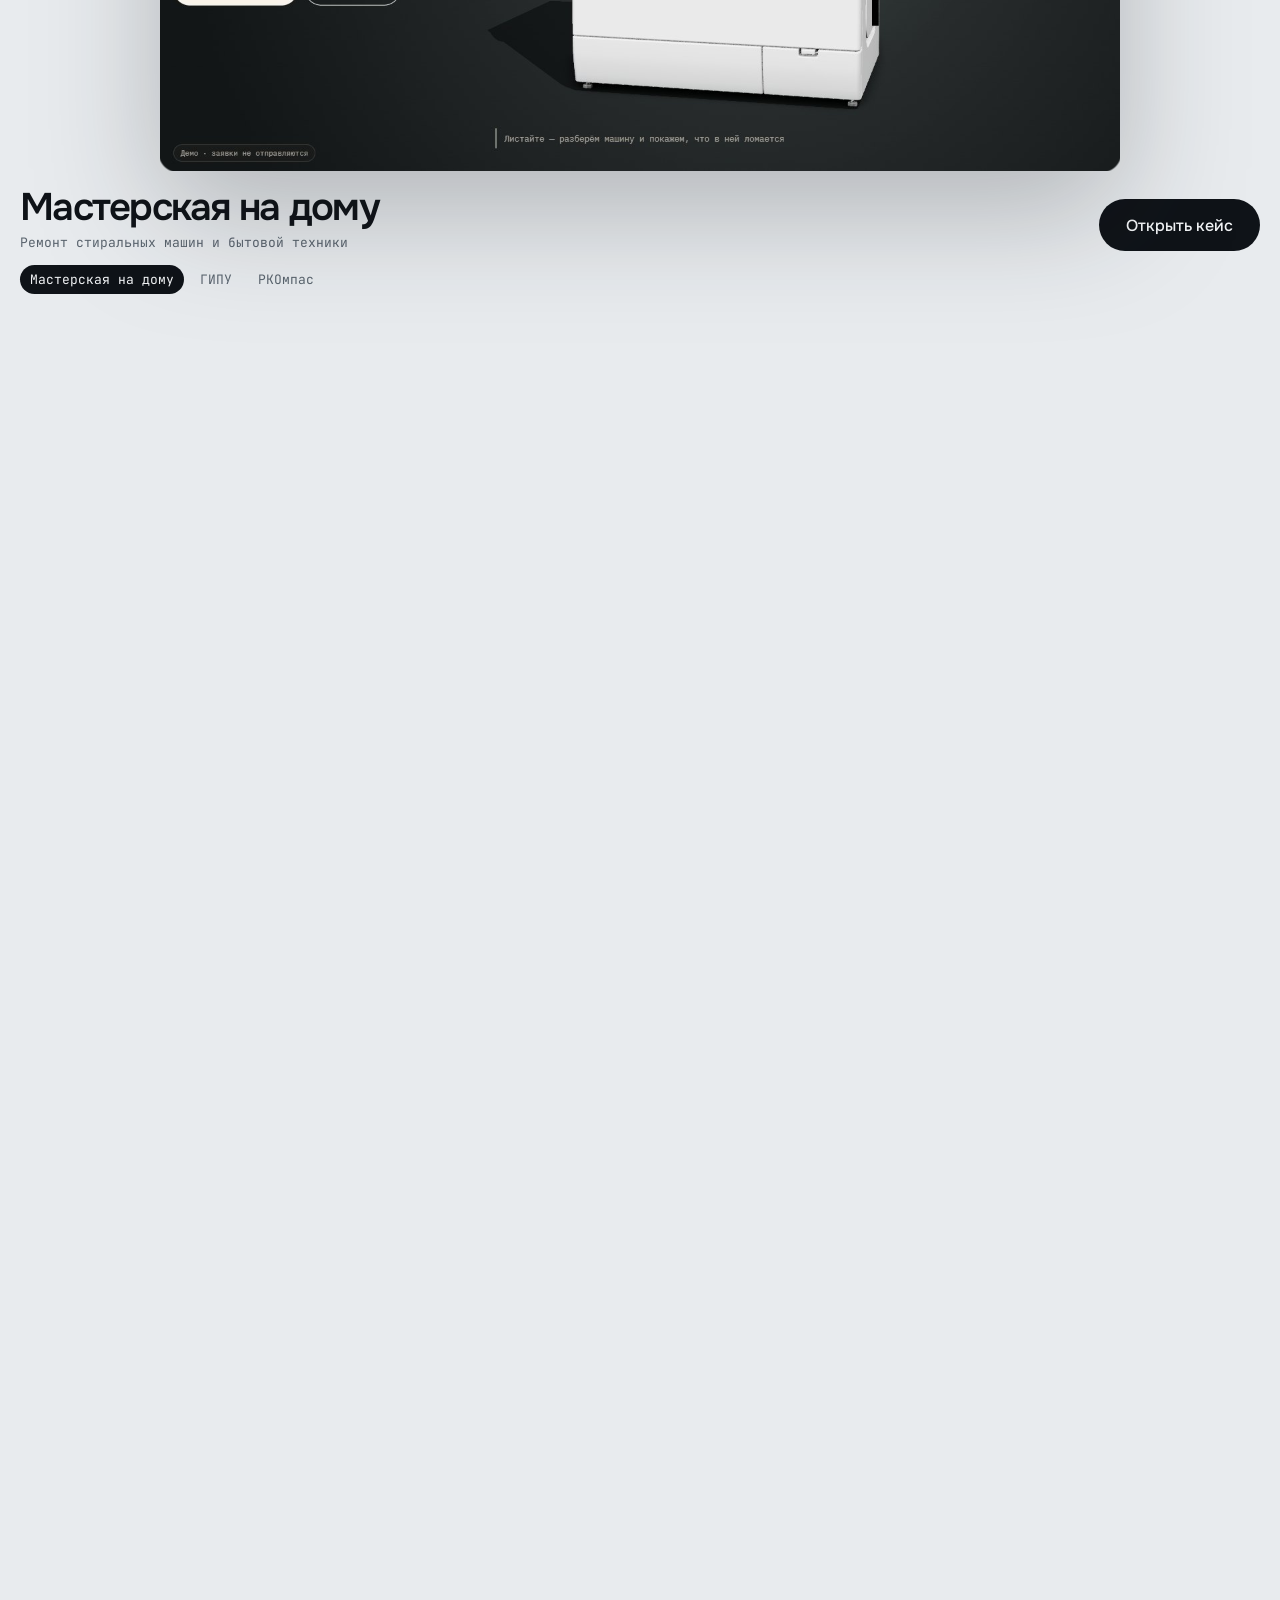
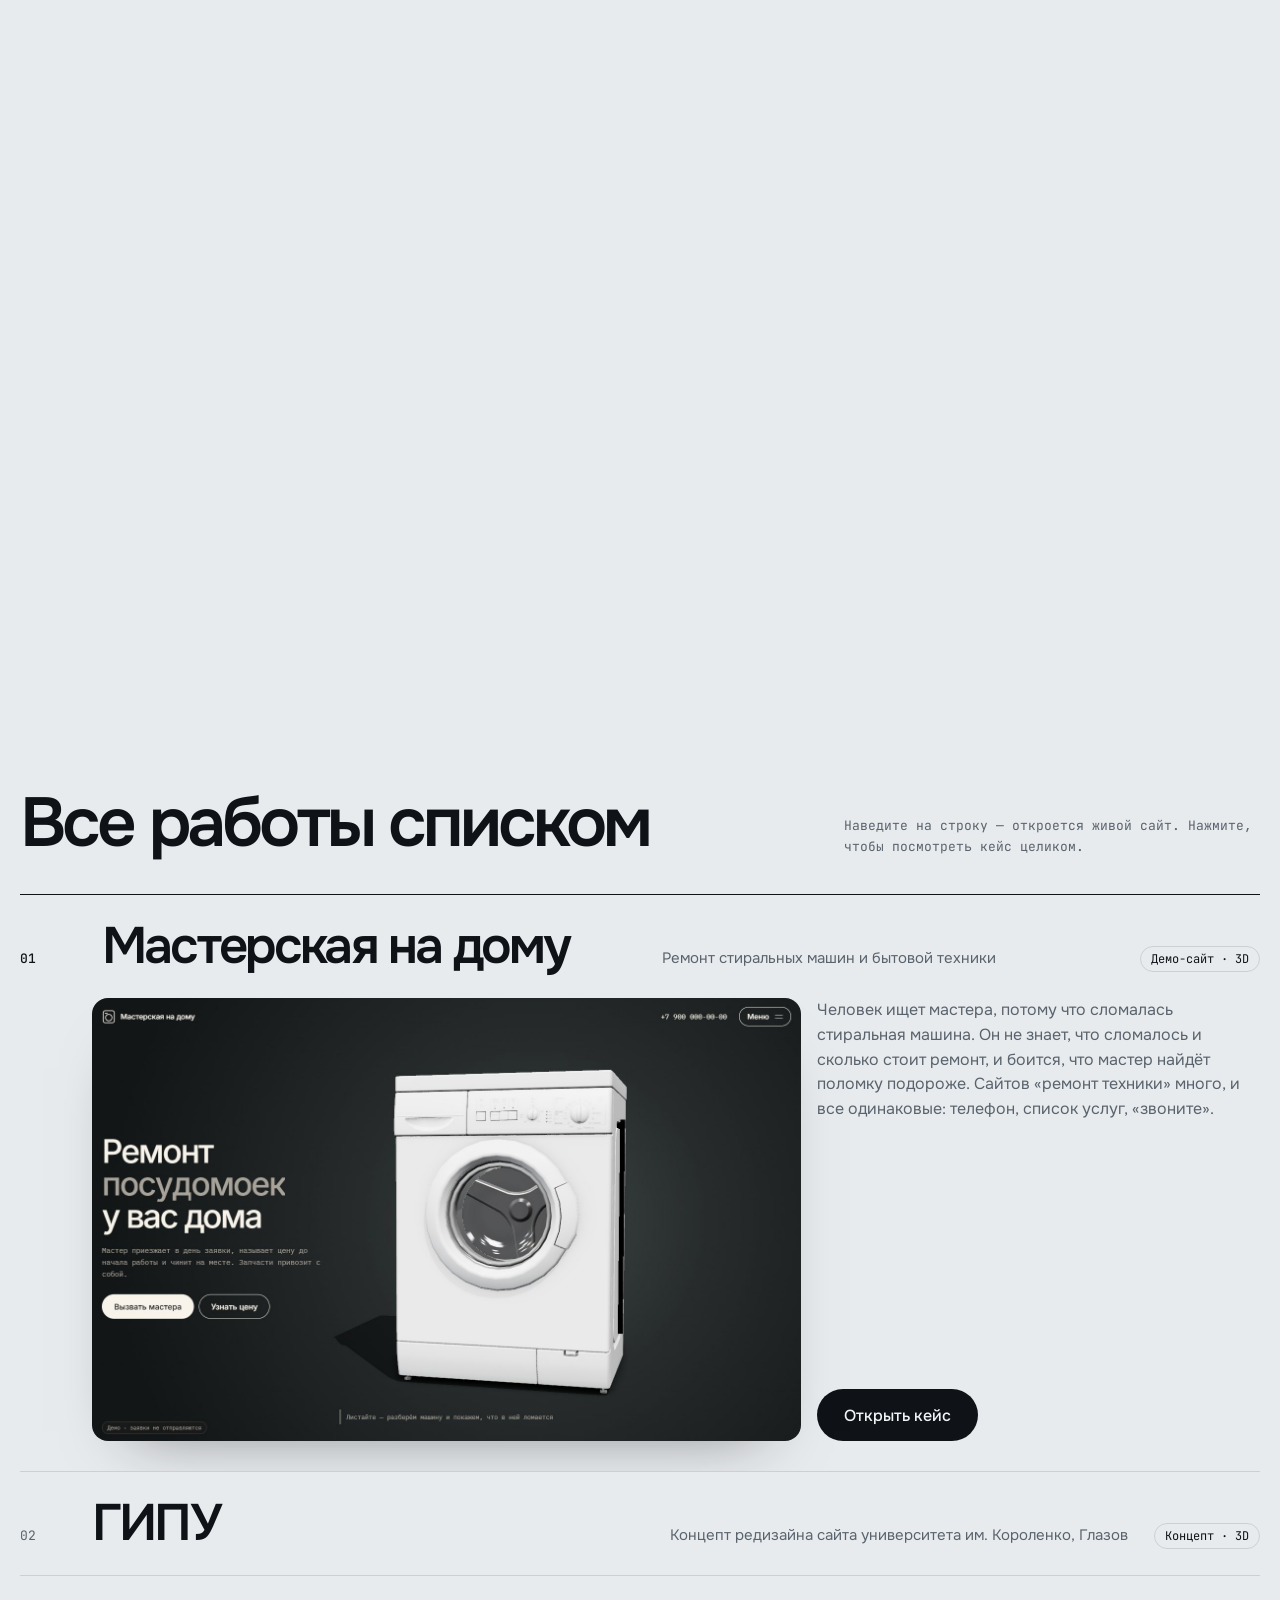
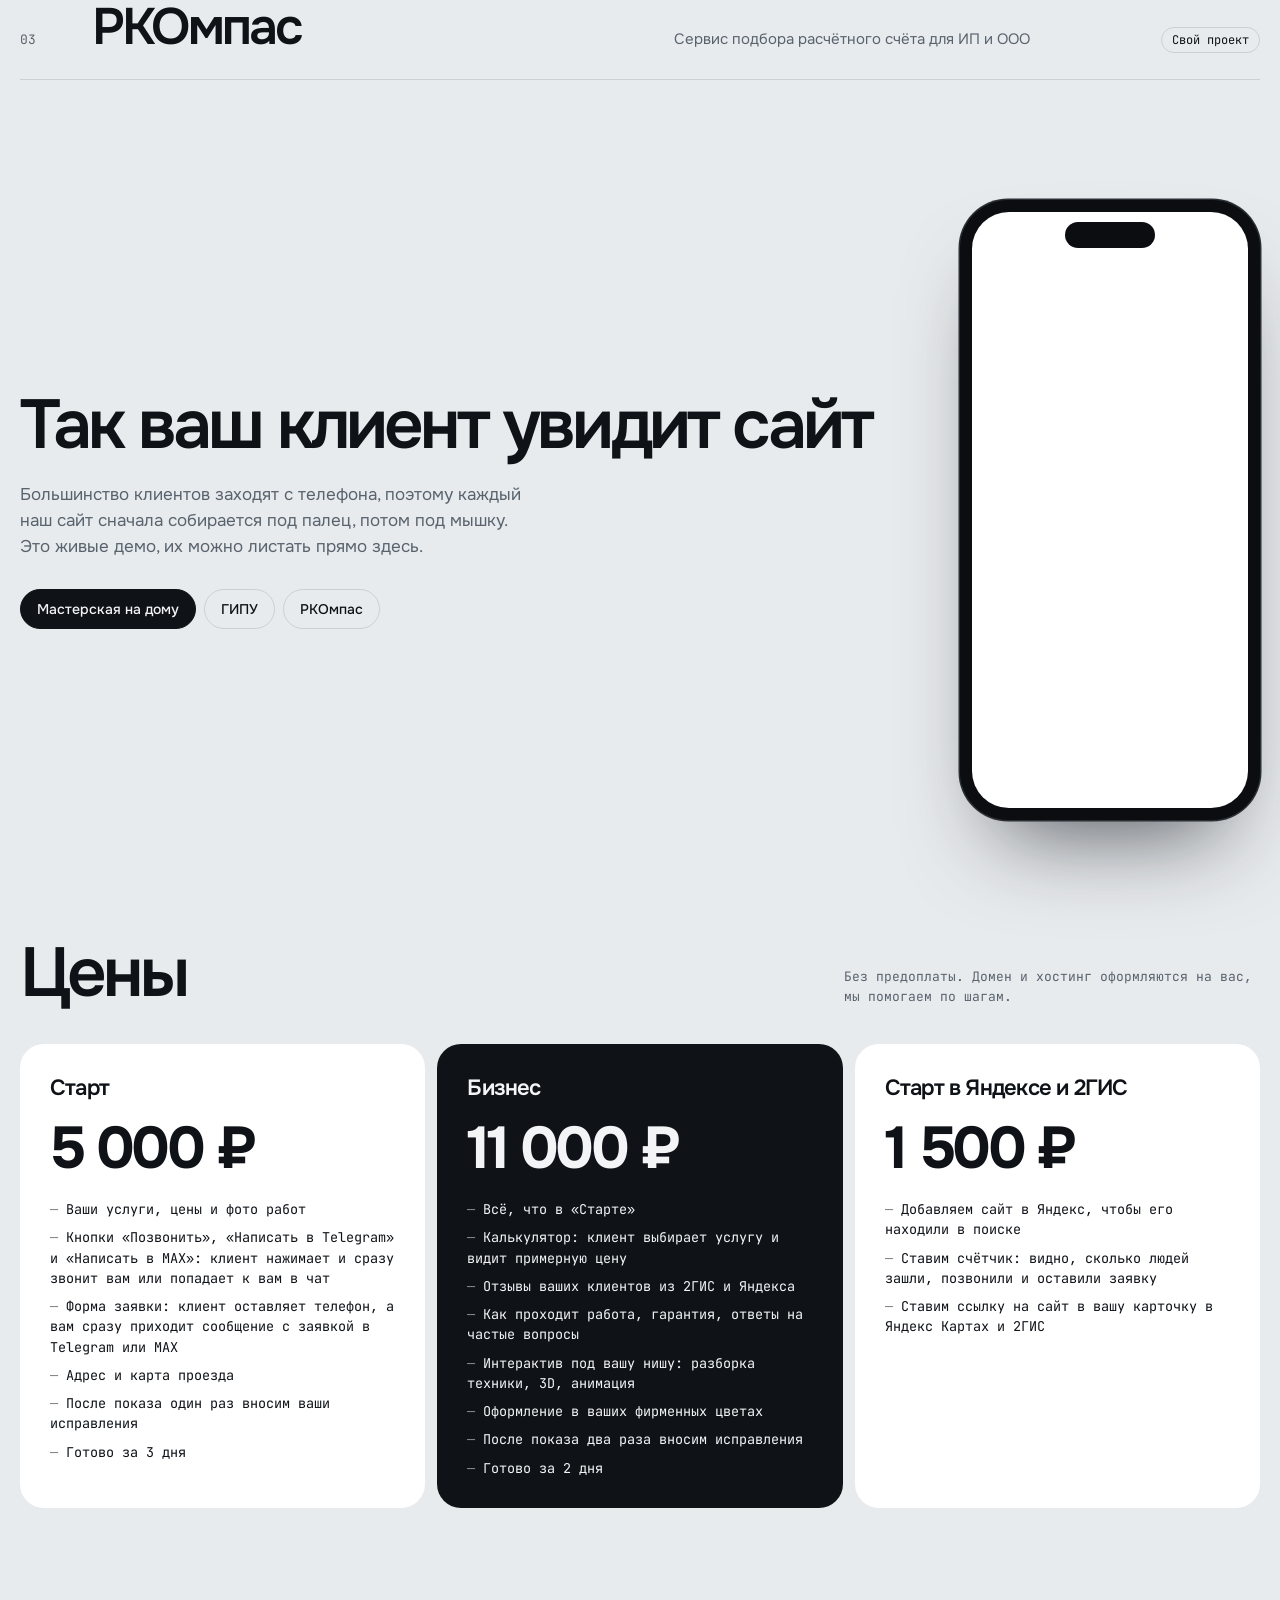
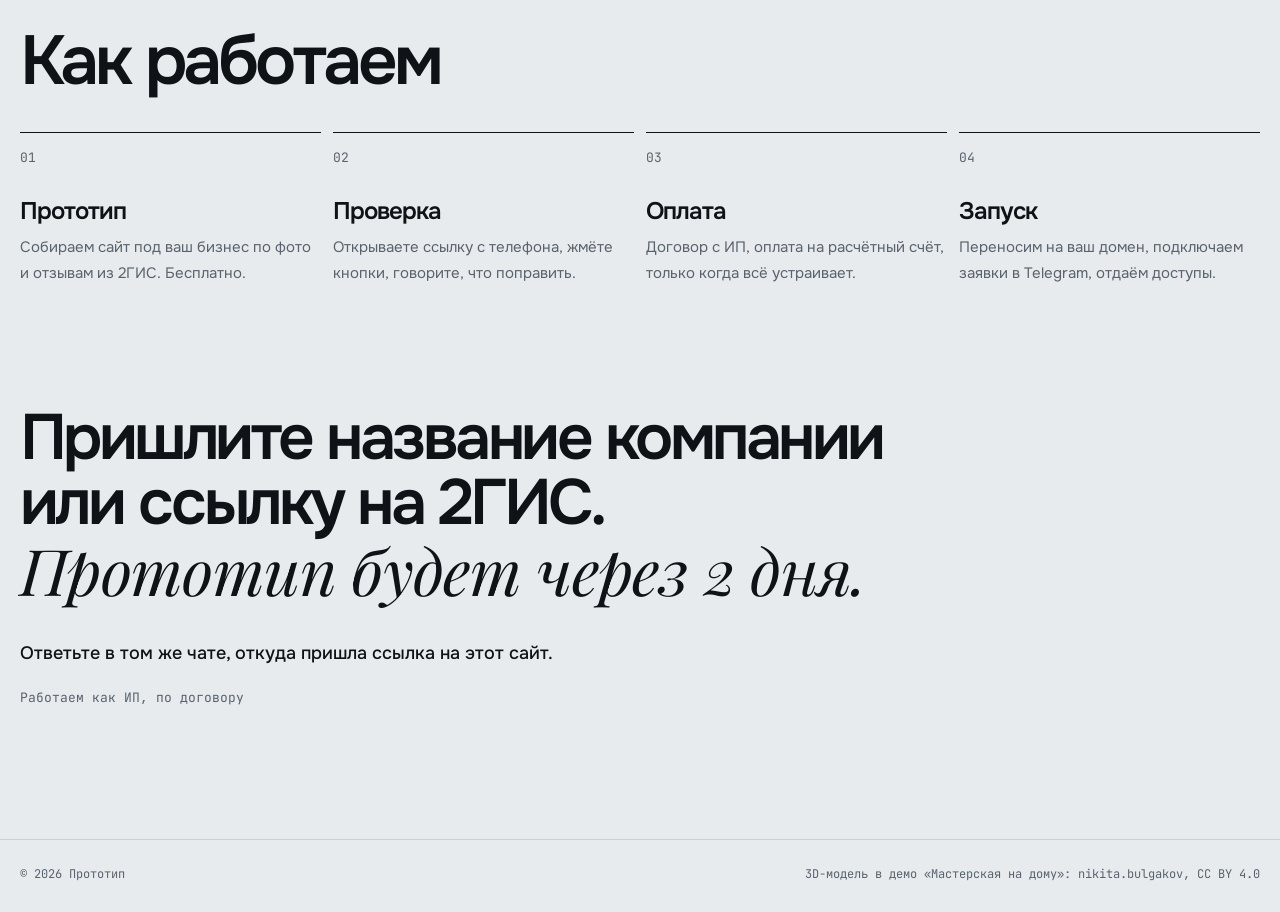
==== commit 7cb2a934: "Портфолио: заявки в Telegram или MAX Co-Authored-By: Claude Opus 5.5 <noreply@anthropic.com>" ====
--- a/index.html
+++ b/index.html
@@ -70,7 +70,7 @@
     <section class="prices" id="ceny" aria-labelledby="prices-t">
       <div class="sec-head"><h2 id="prices-t">Цены</h2><p>Без предоплаты. Домен и хостинг оформляются на вас, мы помогаем по шагам.</p></div>
       <div class="plans">
-        <article class="plan"><h3>Старт</h3><p class="plan__price">5 000 ₽</p><ul><li>Ваши услуги, цены и фото работ</li><li>Кнопки «Позвонить», «Написать в Telegram» и «Написать в MAX»: клиент нажимает и сразу звонит вам или попадает к вам в чат</li><li>Форма заявки: клиент оставляет телефон, а вам в Telegram сразу приходит сообщение с заявкой</li><li>Адрес и карта проезда</li><li>После показа один раз вносим ваши исправления</li><li>Готово за 3 дня</li></ul></article>
+        <article class="plan"><h3>Старт</h3><p class="plan__price">5 000 ₽</p><ul><li>Ваши услуги, цены и фото работ</li><li>Кнопки «Позвонить», «Написать в Telegram» и «Написать в MAX»: клиент нажимает и сразу звонит вам или попадает к вам в чат</li><li>Форма заявки: клиент оставляет телефон, а вам сразу приходит сообщение с заявкой в Telegram или MAX</li><li>Адрес и карта проезда</li><li>После показа один раз вносим ваши исправления</li><li>Готово за 3 дня</li></ul></article>
         <article class="plan plan--main"><h3>Бизнес</h3><p class="plan__price">11 000 ₽</p><ul><li>Всё, что в «Старте»</li><li>Калькулятор: клиент выбирает услугу и видит примерную цену</li><li>Отзывы ваших клиентов из 2ГИС и Яндекса</li><li>Как проходит работа, гарантия, ответы на частые вопросы</li><li>Интерактив под вашу нишу: разборка техники, 3D, анимация</li><li>Оформление в ваших фирменных цветах</li><li>После показа два раза вносим исправления</li><li>Готово за 2 дня</li></ul></article>
         <article class="plan"><h3>Старт в Яндексе и 2ГИС</h3><p class="plan__price">1 500 ₽</p><ul><li>Добавляем сайт в Яндекс, чтобы его находили в поиске</li><li>Ставим счётчик: видно, сколько людей зашли, позвонили и оставили заявку</li><li>Ставим ссылку на сайт в вашу карточку в Яндекс Картах и 2ГИС</li></ul></article>
       </div>
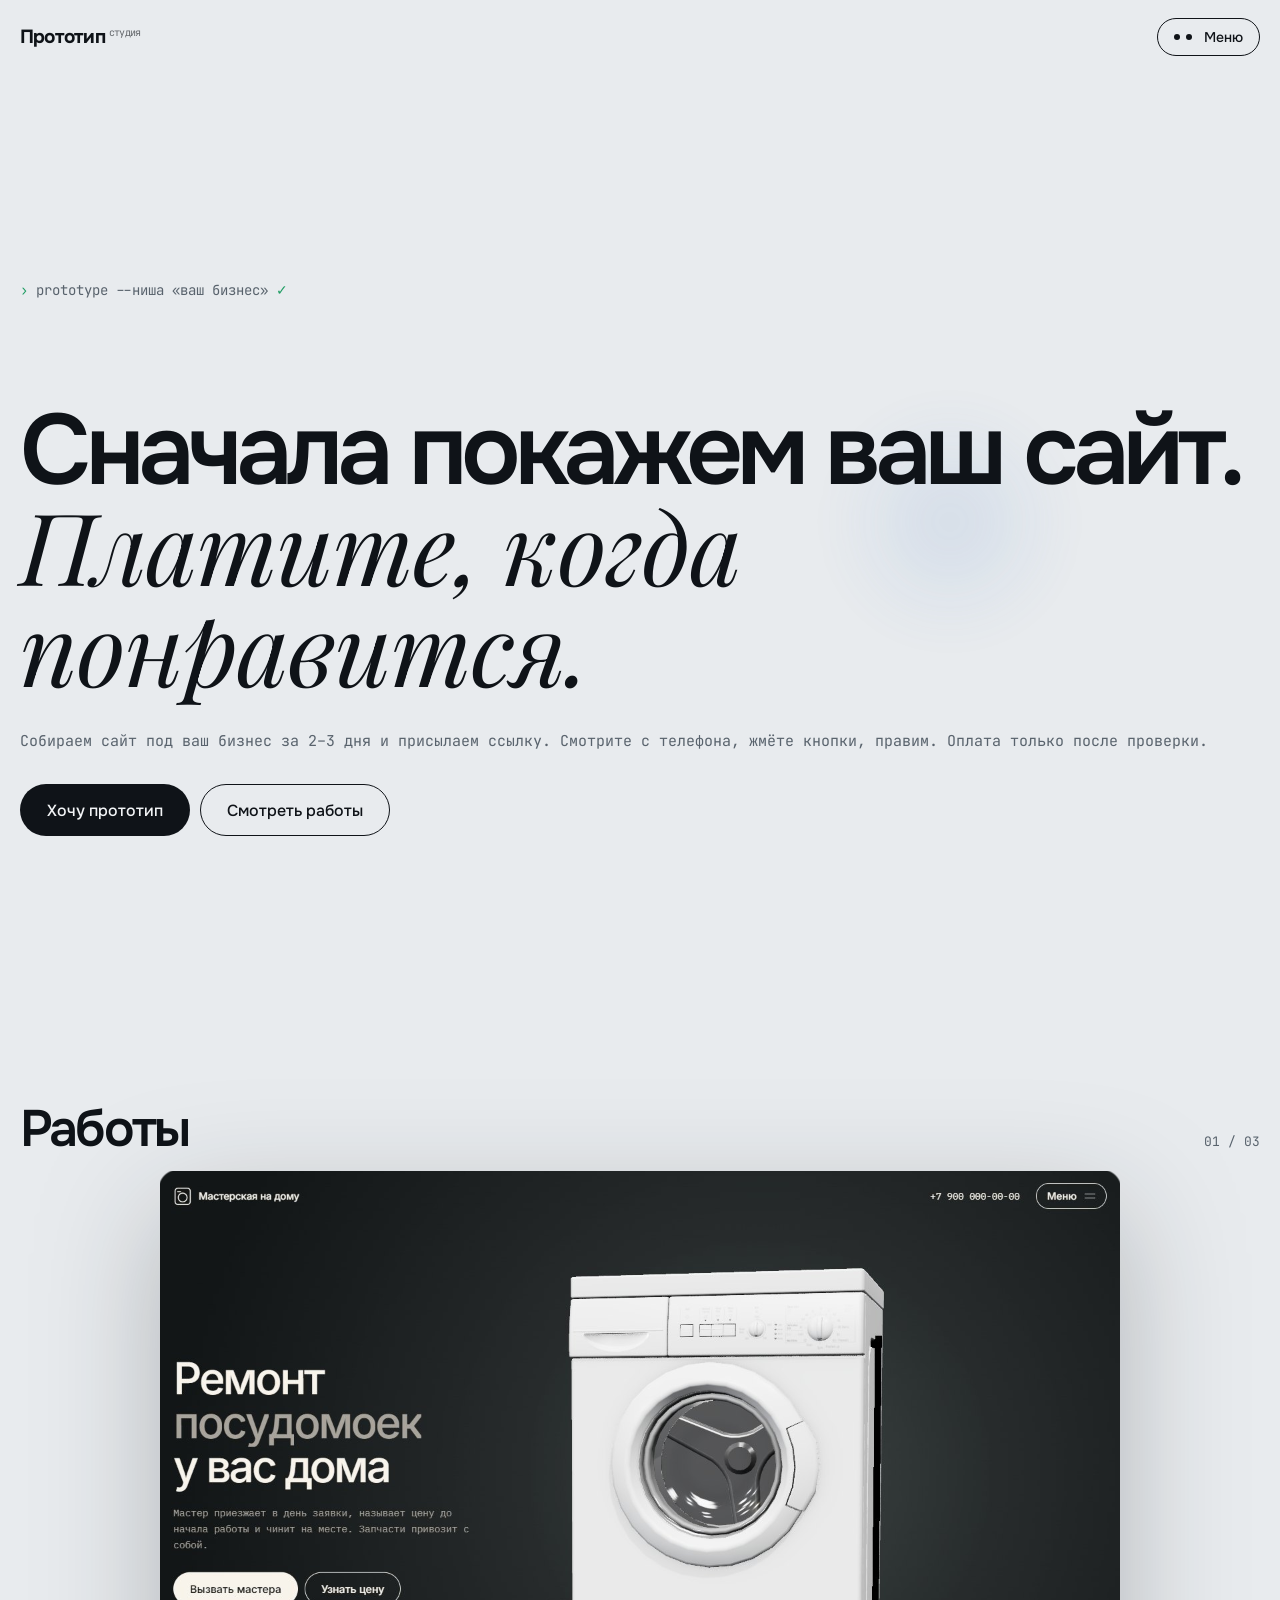
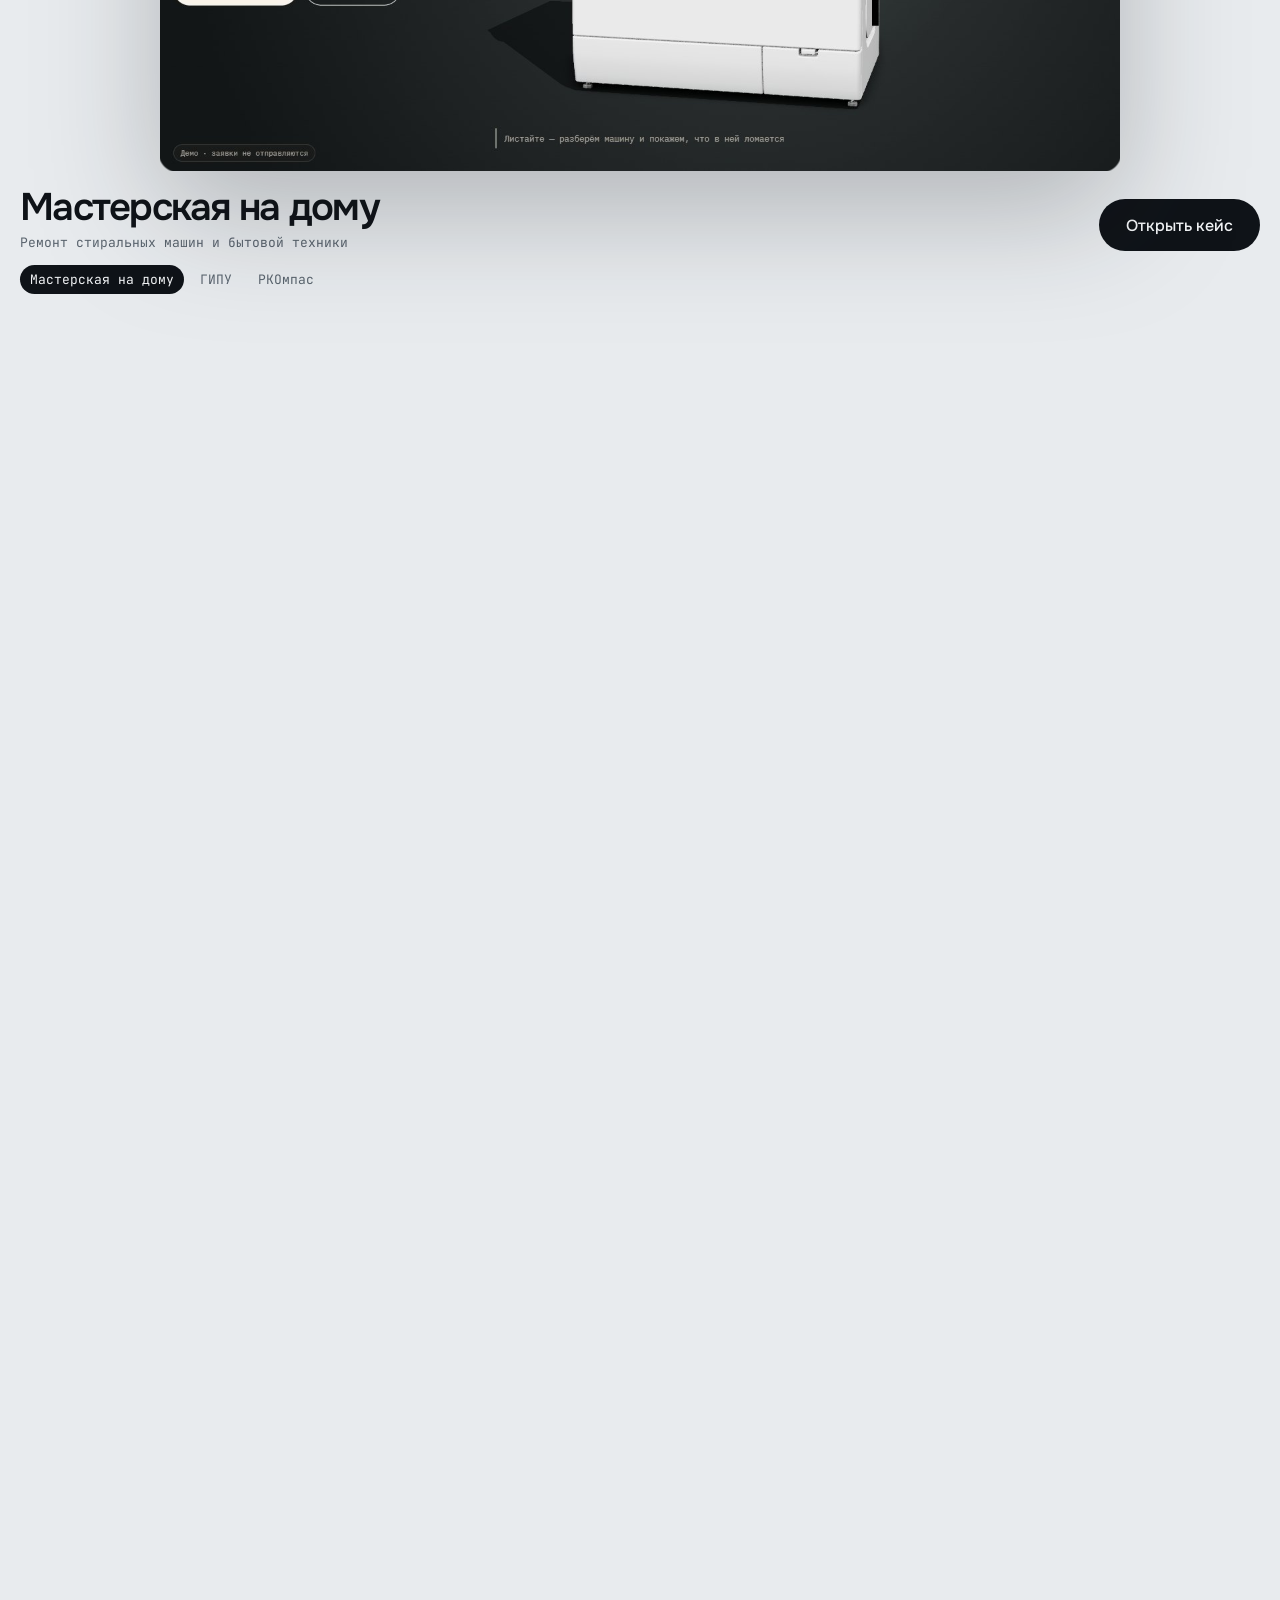
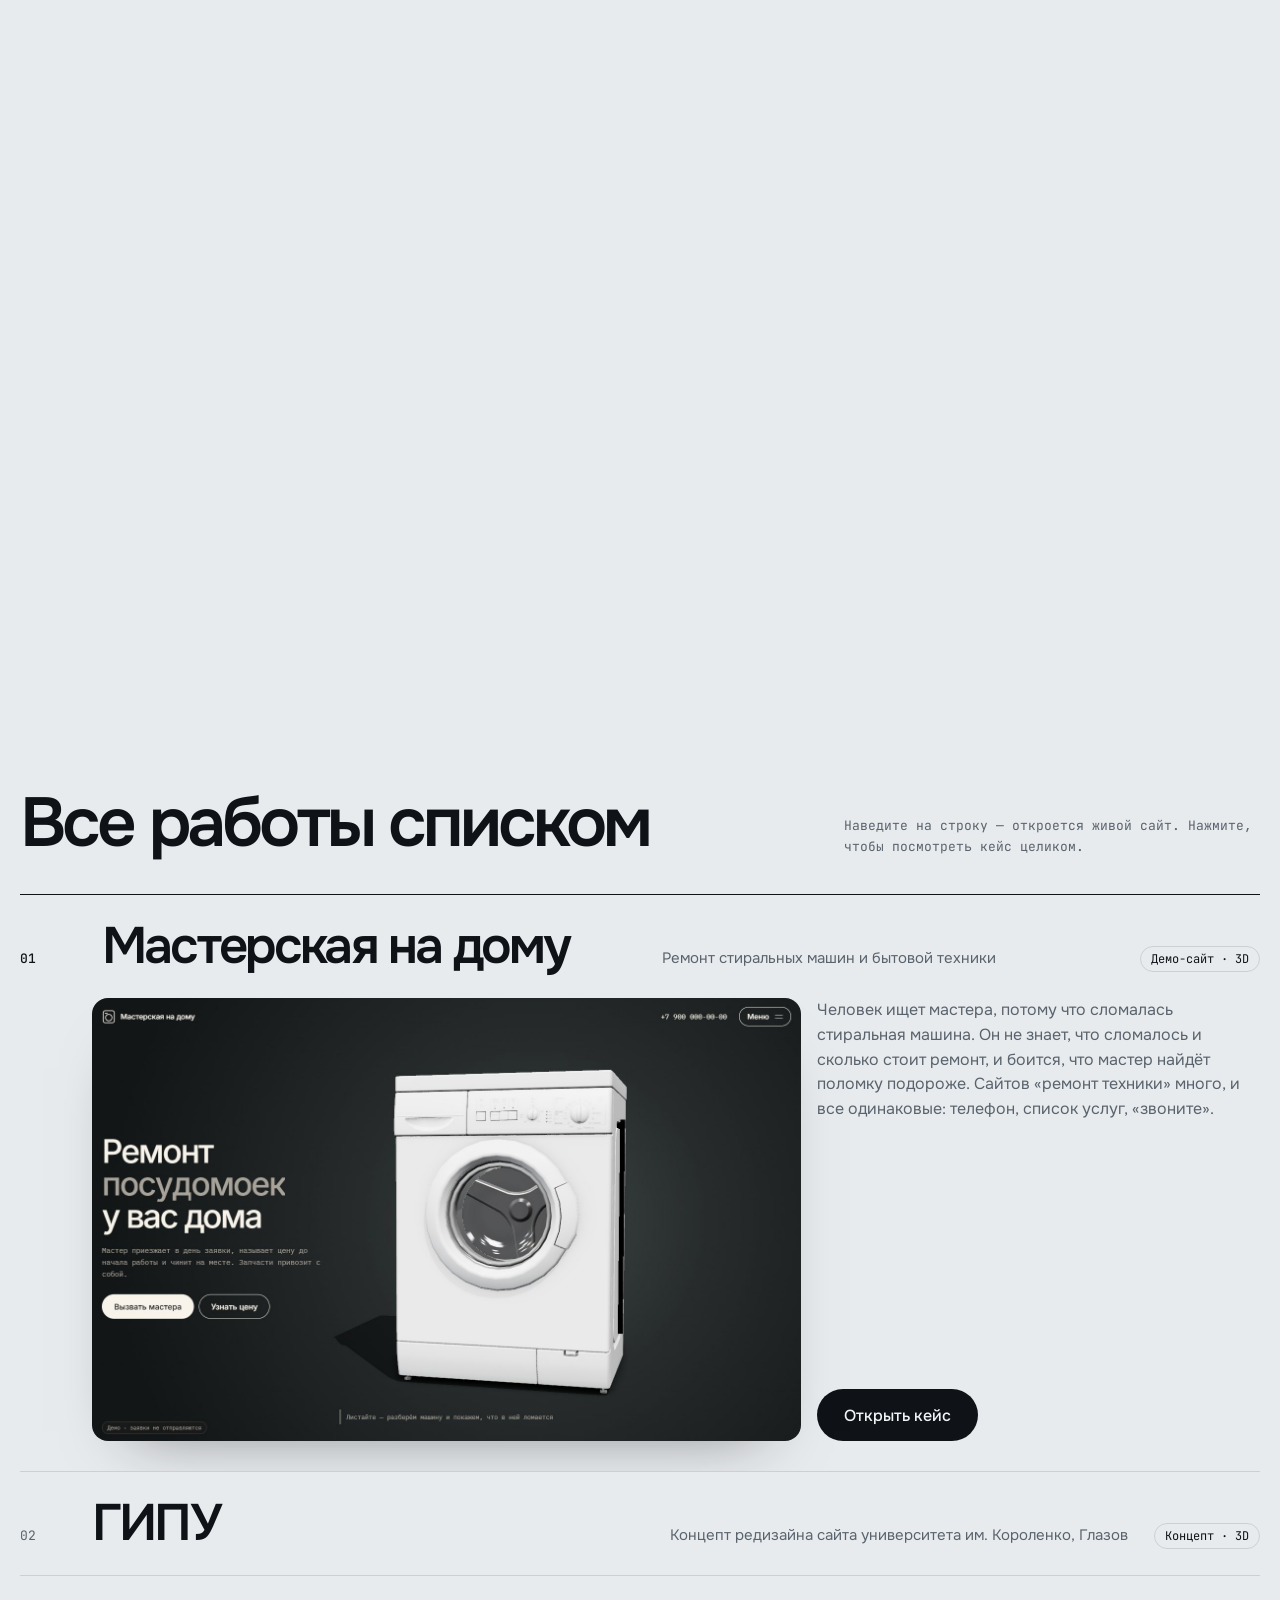
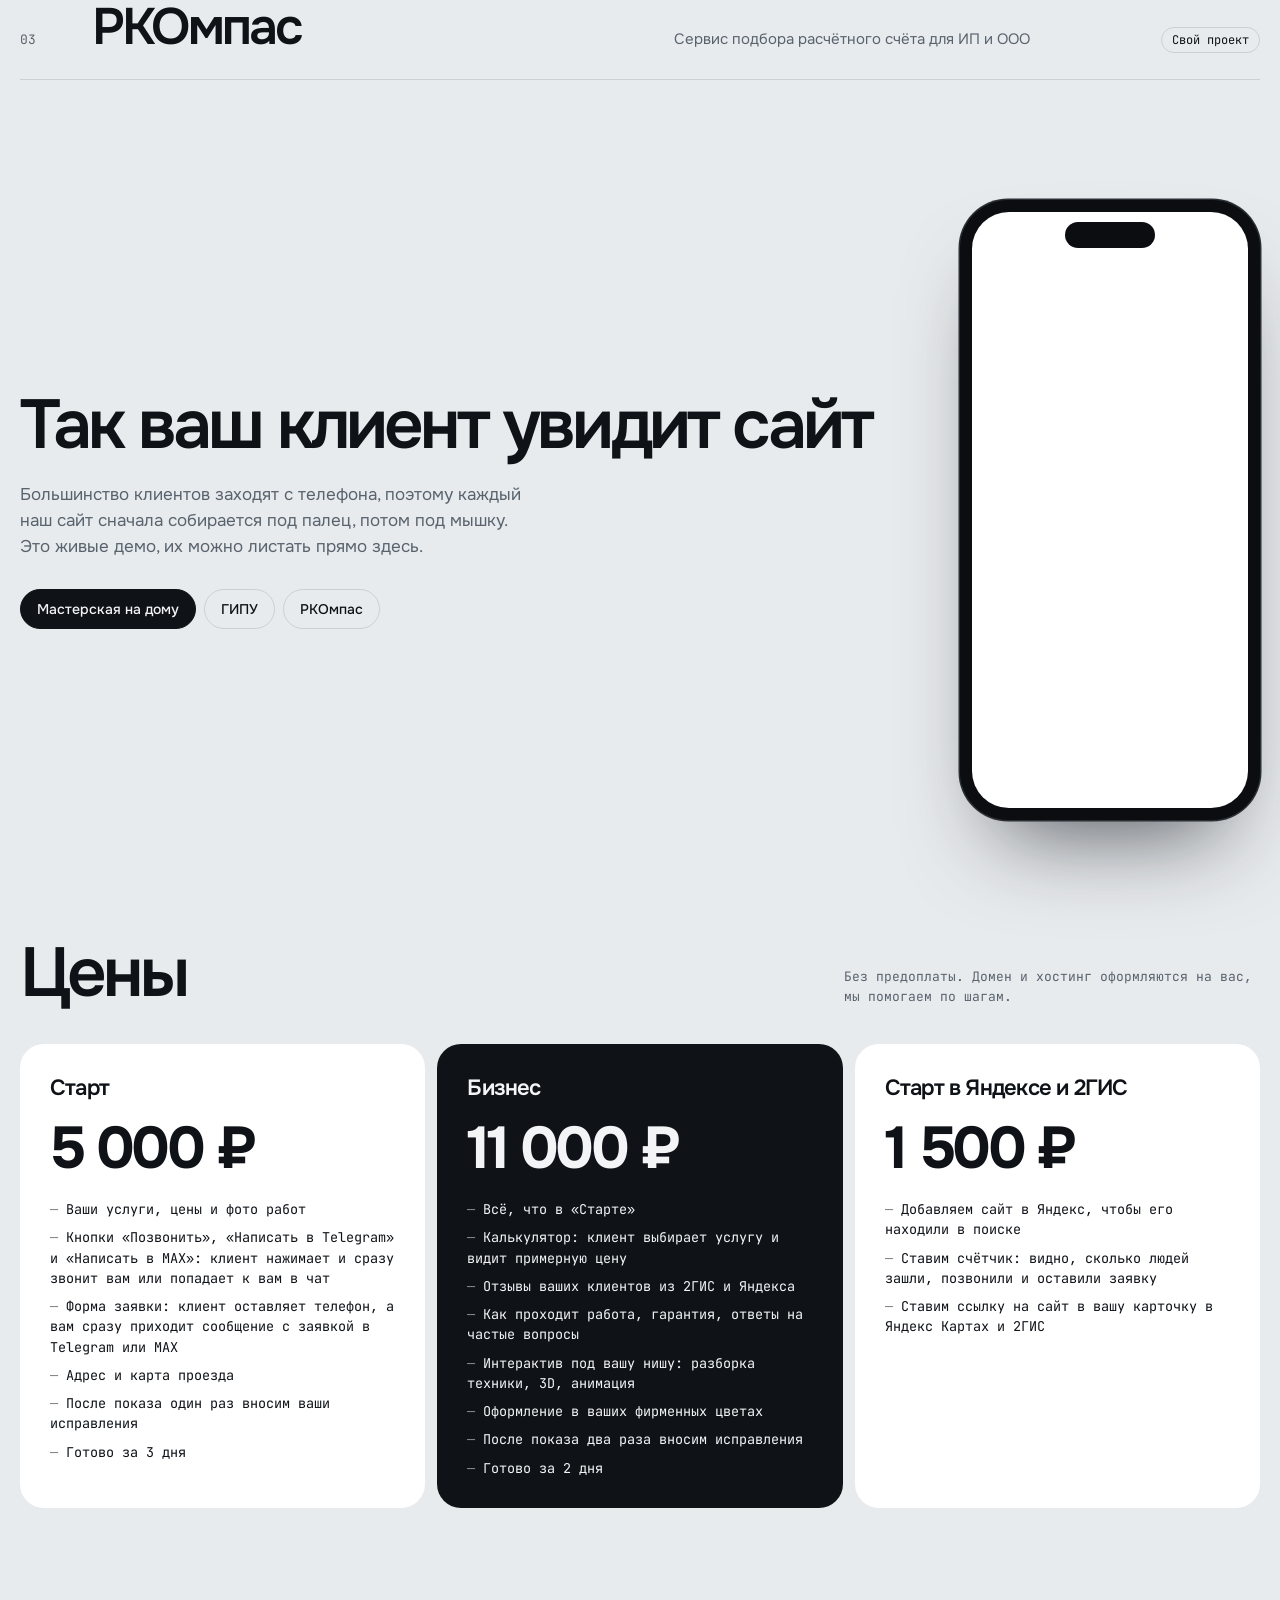
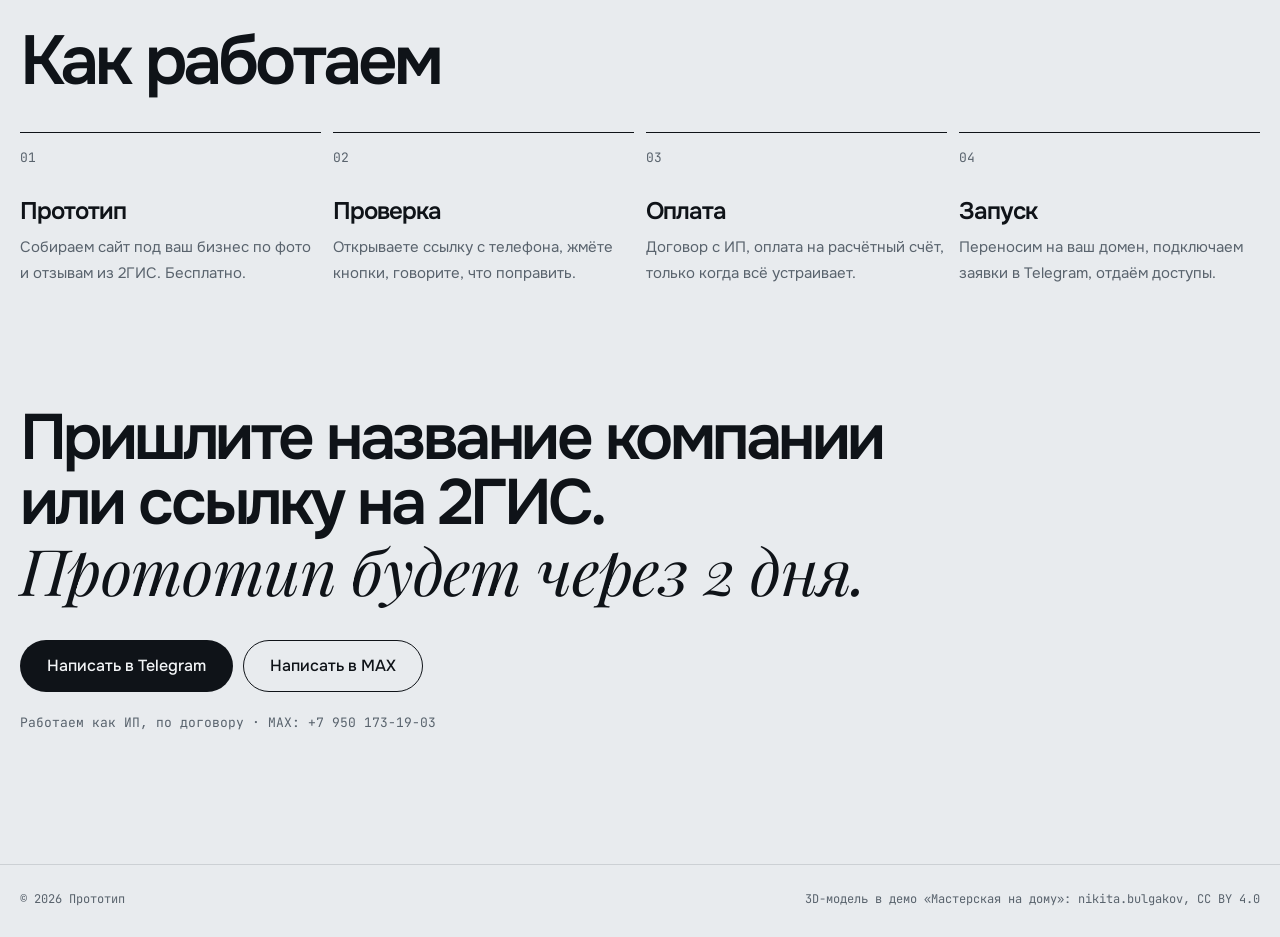
==== commit ba3e7231: "Контакты студии: Telegram и номер для MAX Co-Authored-By: Claude Fable 5.2 <noreply@anthropic.com>" ====
--- a/index.html
+++ b/index.html
@@ -88,14 +88,14 @@
 
     <section class="contact" id="svyaz" aria-labelledby="c-t">
       <h2 id="c-t">Пришлите название компании или ссылку на 2ГИС.<br><em>Прототип будет через 2 дня.</em></h2>
-      <div class="hero__row"><a class="btn btn--main" href="#svyaz" data-tg>Написать в Telegram</a><a class="btn btn--line" href="#svyaz">Написать в MAX</a></div>
-      <p class="contact__small">Работаем как ИП, по договору · <span data-phone></span></p>
+      <div class="hero__row"><a class="btn btn--main" href="#svyaz" data-tg>Написать в Telegram</a><a class="btn btn--line" href="#svyaz" data-max>Написать в MAX</a></div>
+      <p class="contact__small">Работаем как ИП, по договору · MAX: <span data-phone></span></p>
     </section>
   </main>
 
   <footer class="foot"><span>© 2026 Прототип</span><span>3D-модель в демо «Мастерская на дому»: nikita.bulgakov, CC BY 4.0</span></footer>
 
   <script src="https://cdn.jsdelivr.net/npm/gsap@3.13.0/dist/gsap.min.js"></script>
-  <script type="module" src="./app.js?v=11"></script>
+  <script type="module" src="./app.js?v=12"></script>
 </body>
 </html>
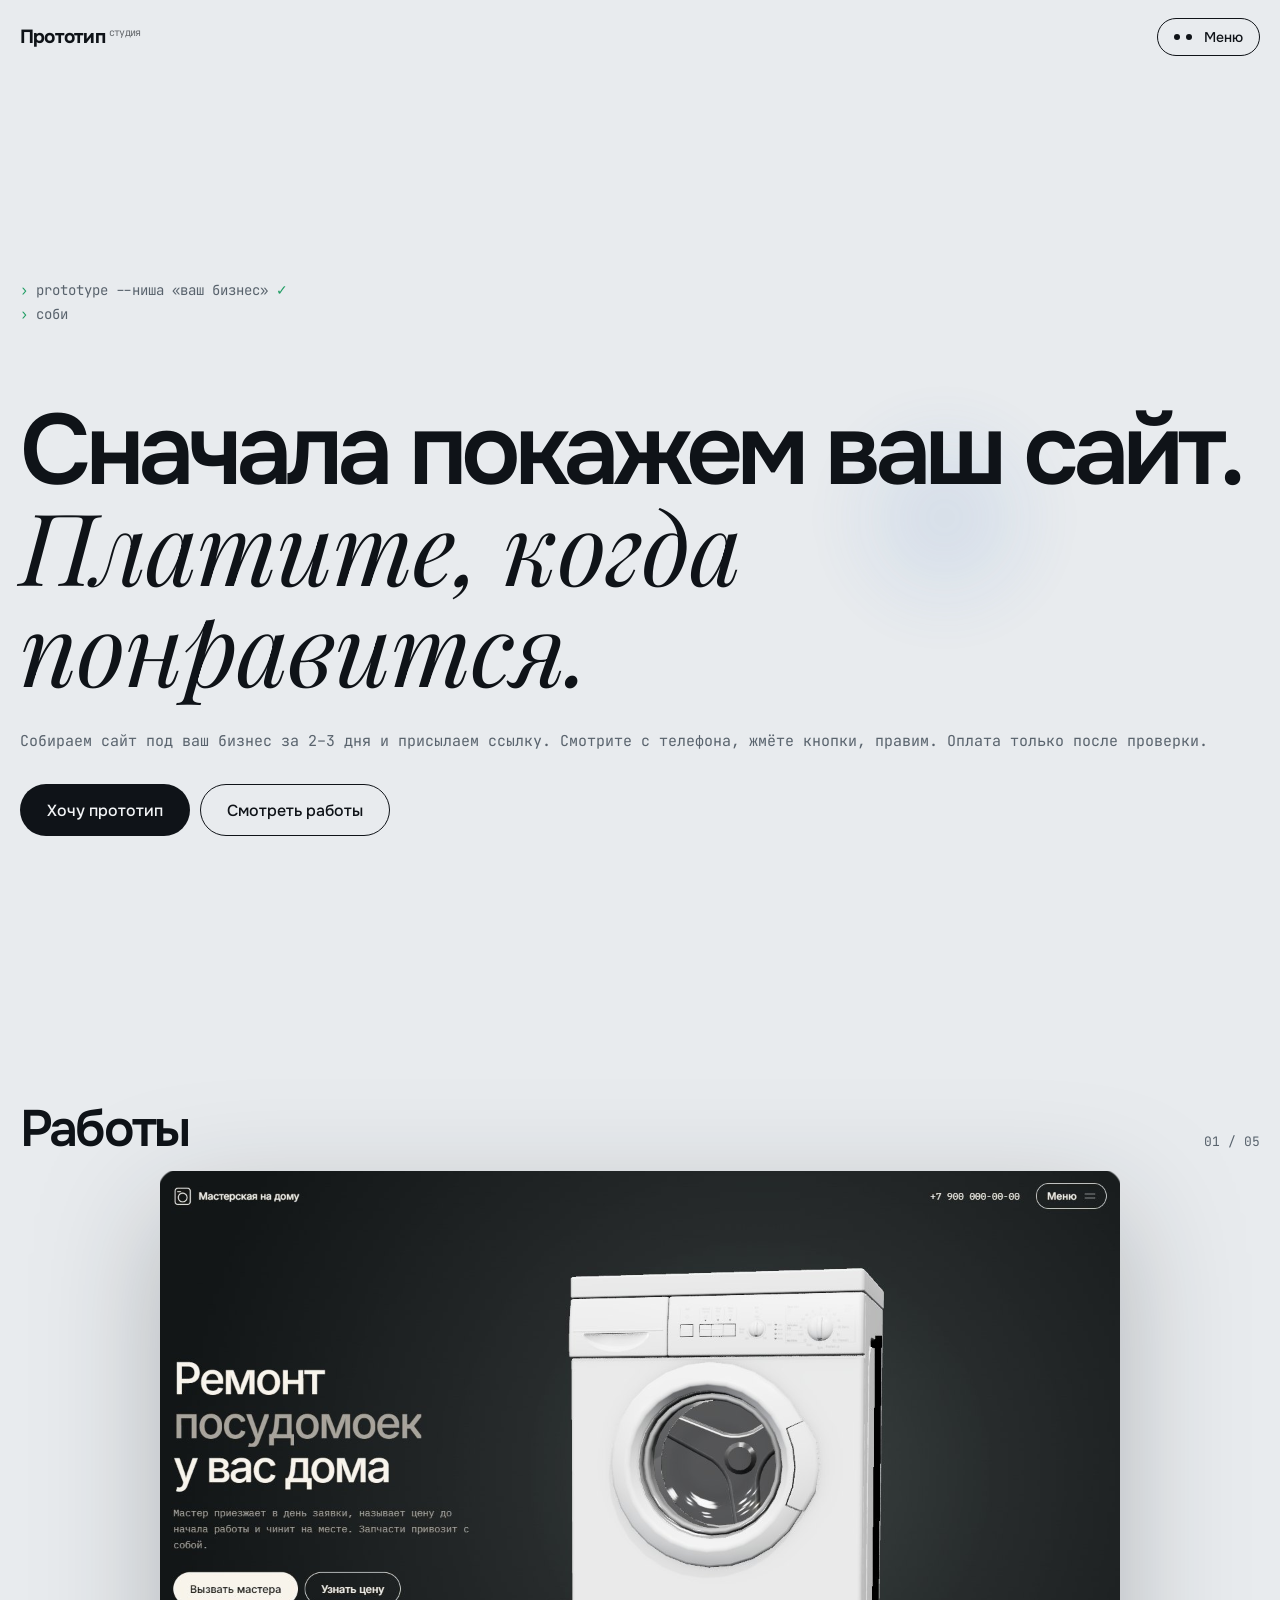
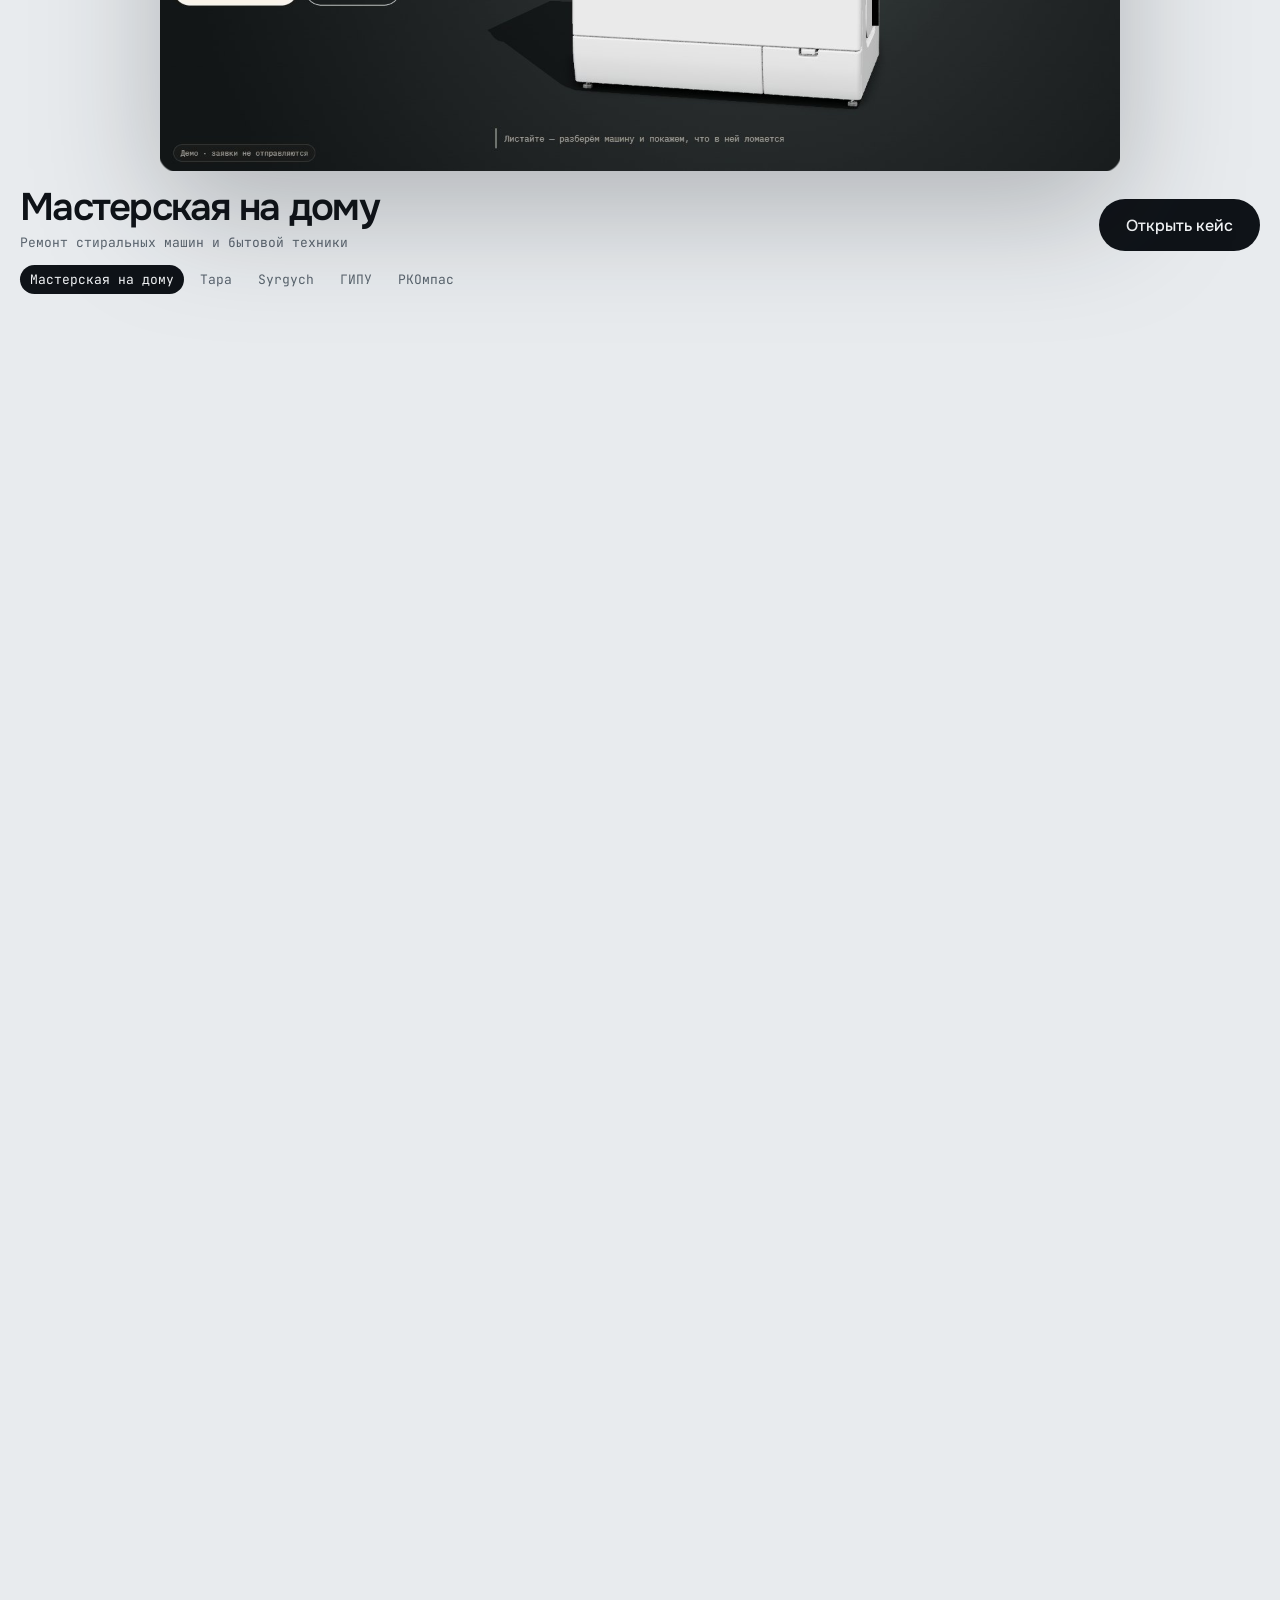
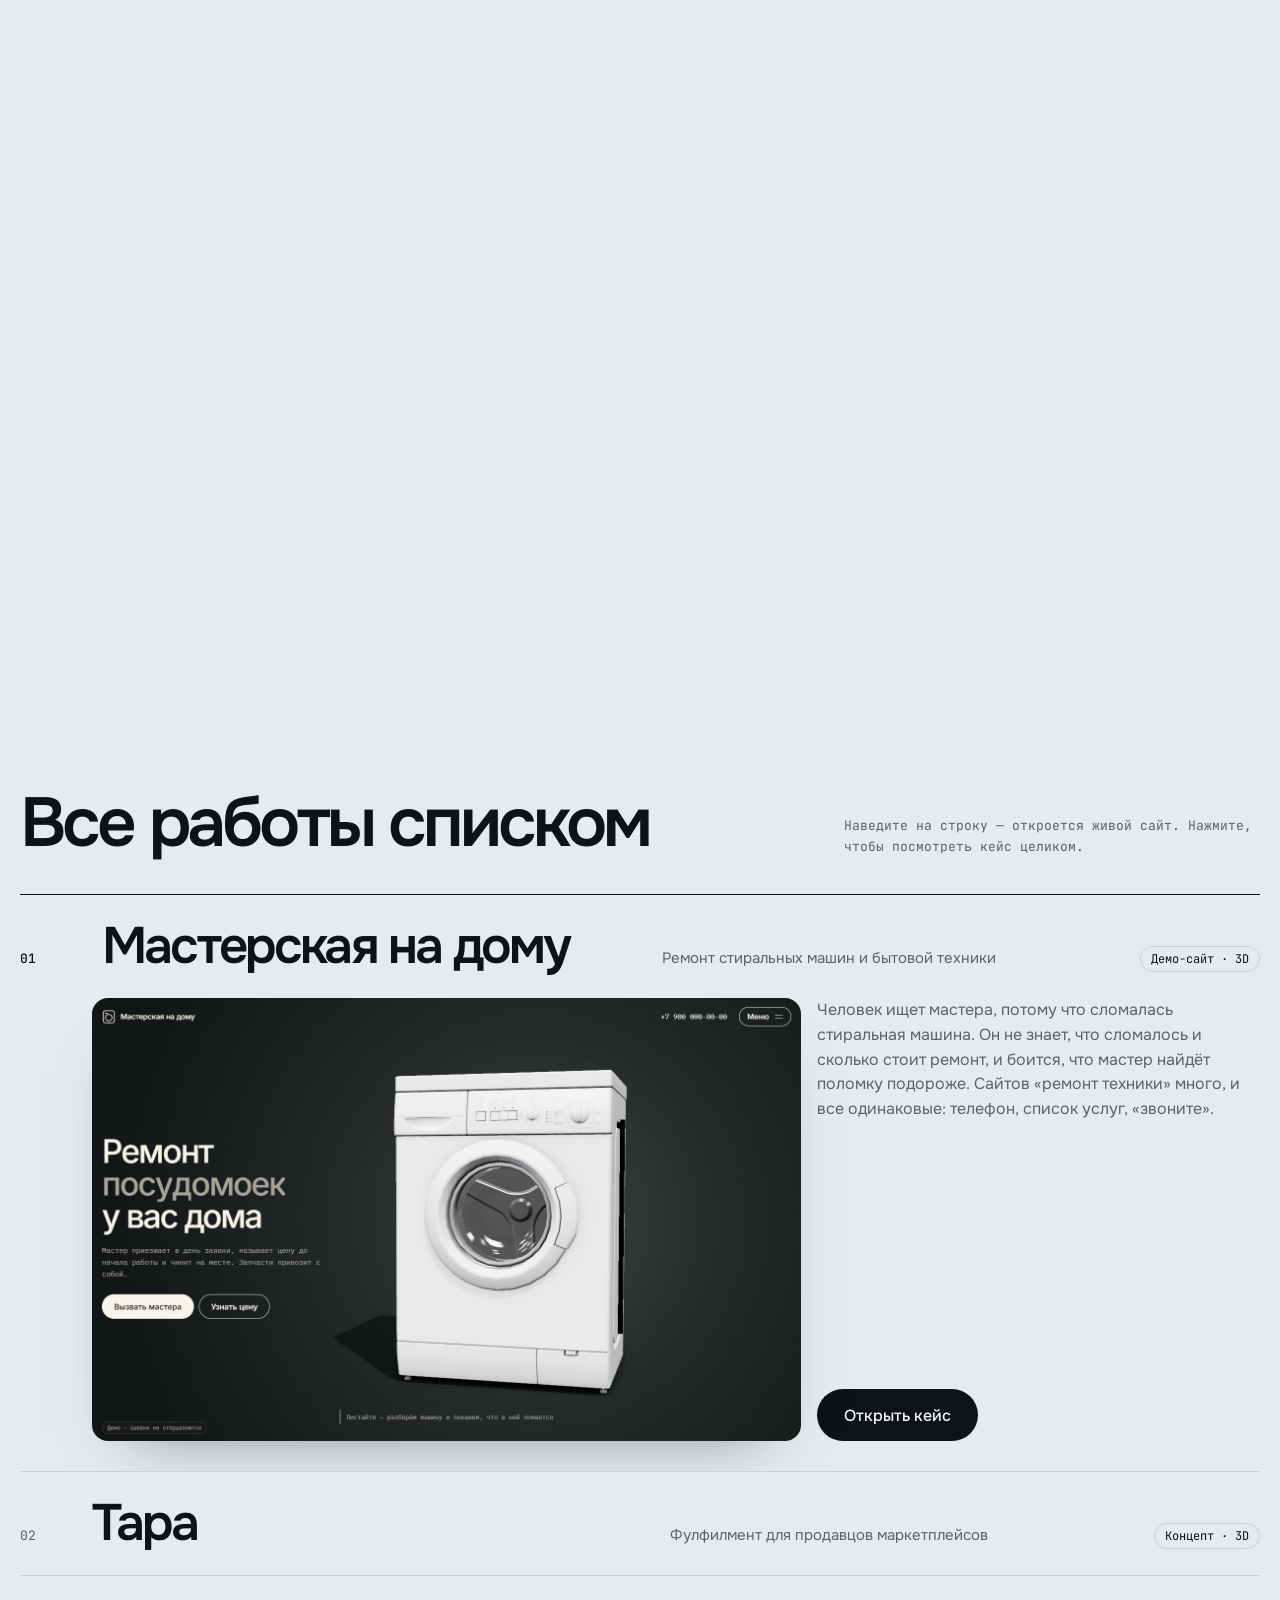
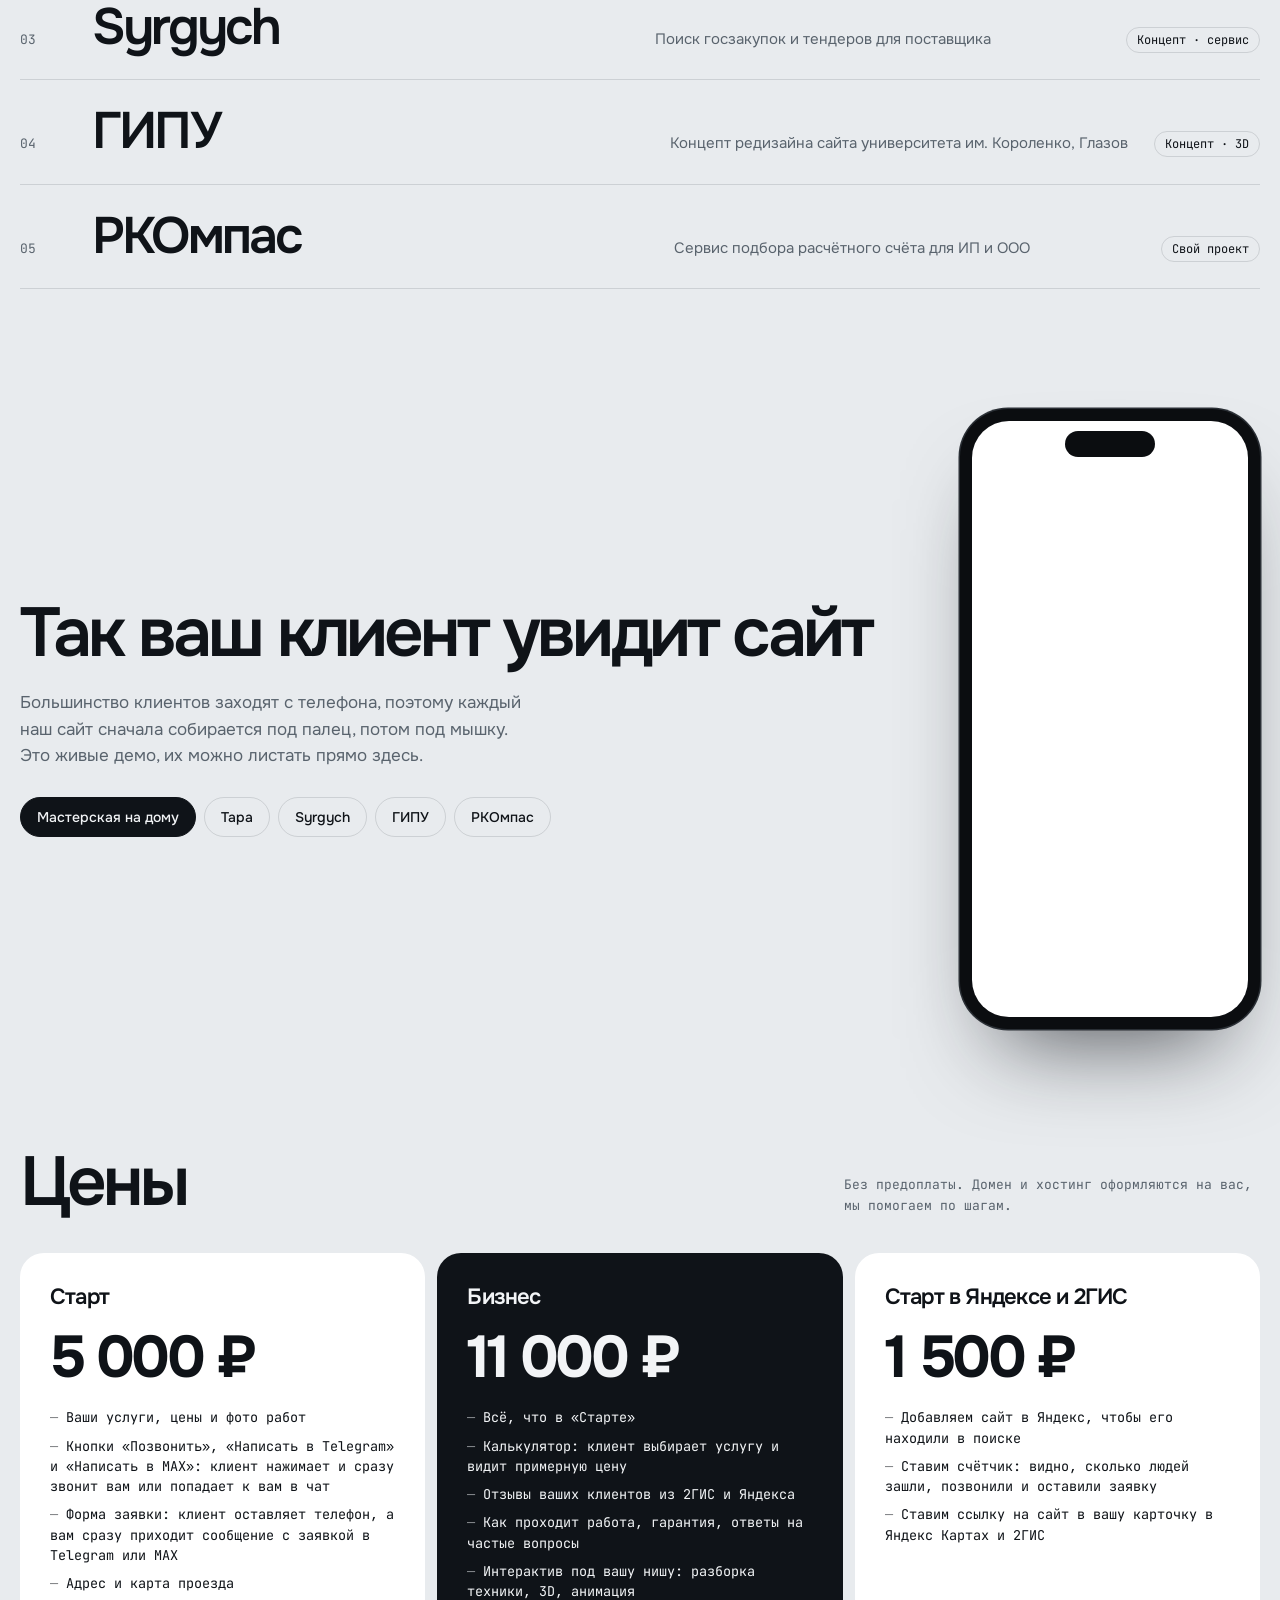
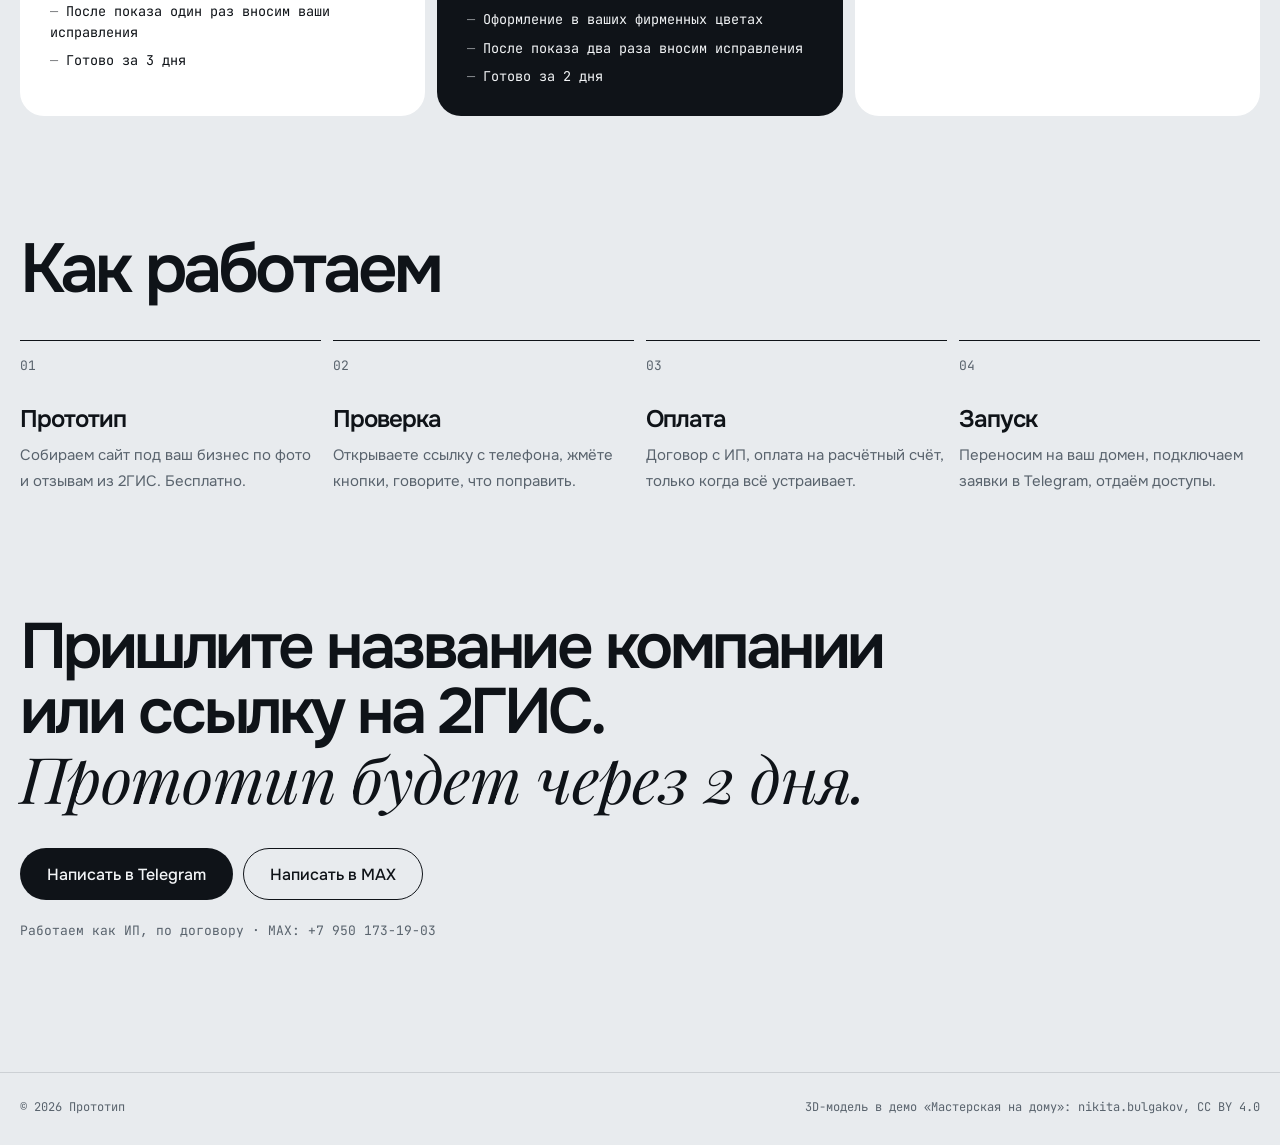
==== commit b44208c3: "Портфолио: кейсы «Тара» и Syrgych" ====
--- a/index.html
+++ b/index.html
@@ -96,6 +96,6 @@
   <footer class="foot"><span>© 2026 Прототип</span><span>3D-модель в демо «Мастерская на дому»: nikita.bulgakov, CC BY 4.0</span></footer>
 
   <script src="https://cdn.jsdelivr.net/npm/gsap@3.13.0/dist/gsap.min.js"></script>
-  <script type="module" src="./app.js?v=12"></script>
+  <script type="module" src="./app.js?v=13"></script>
 </body>
 </html>
